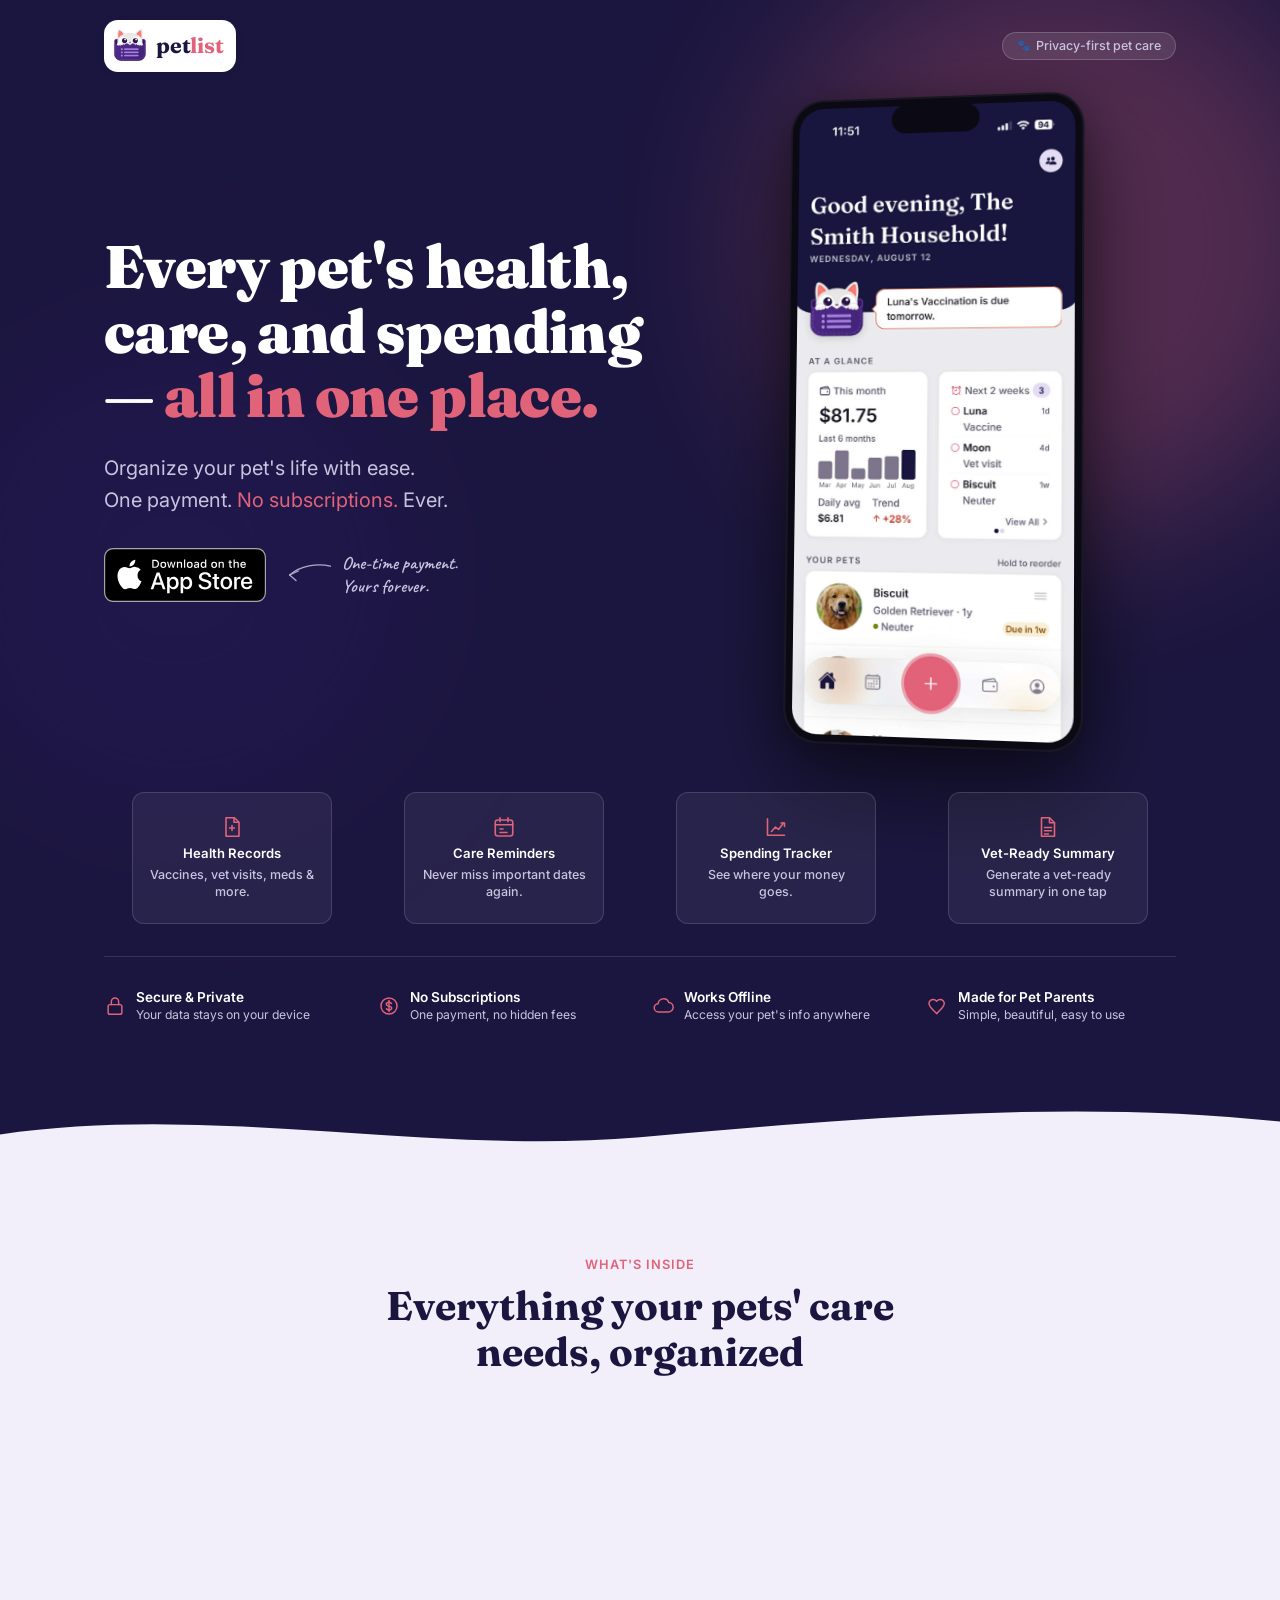
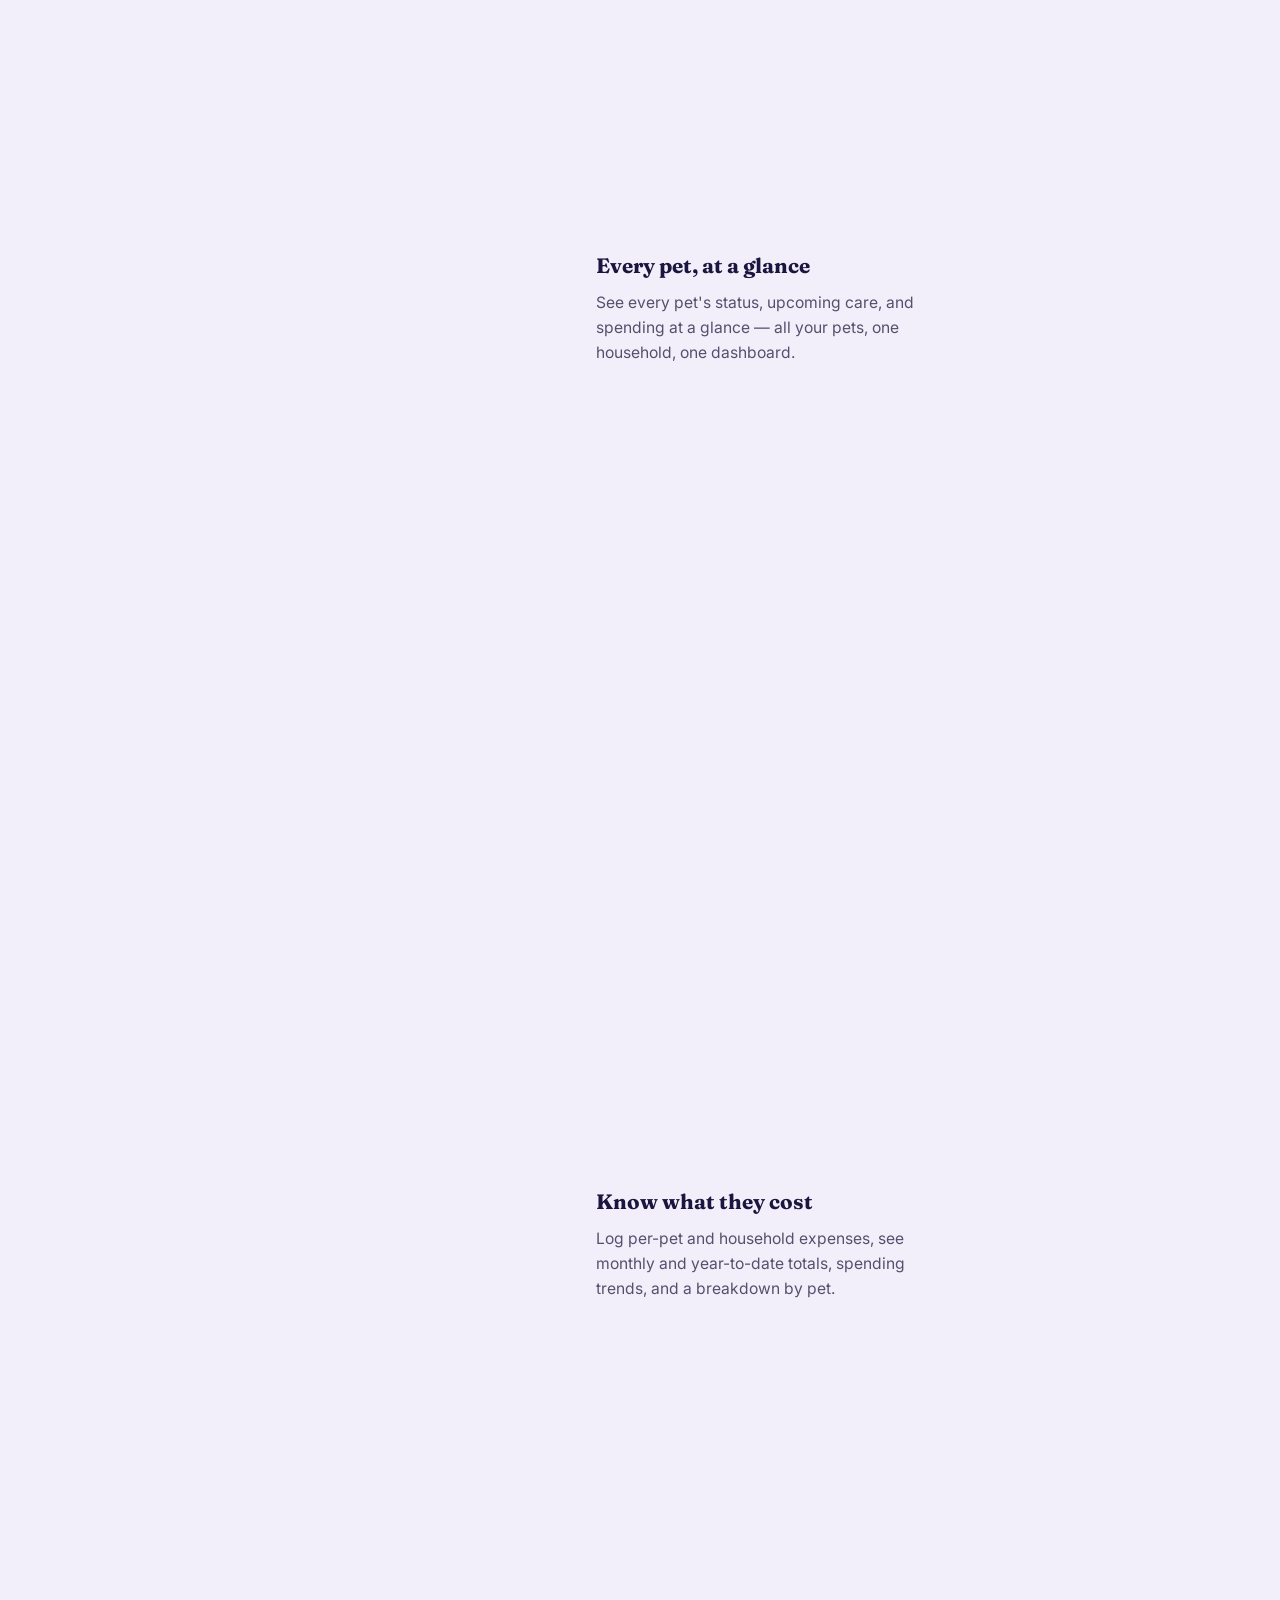
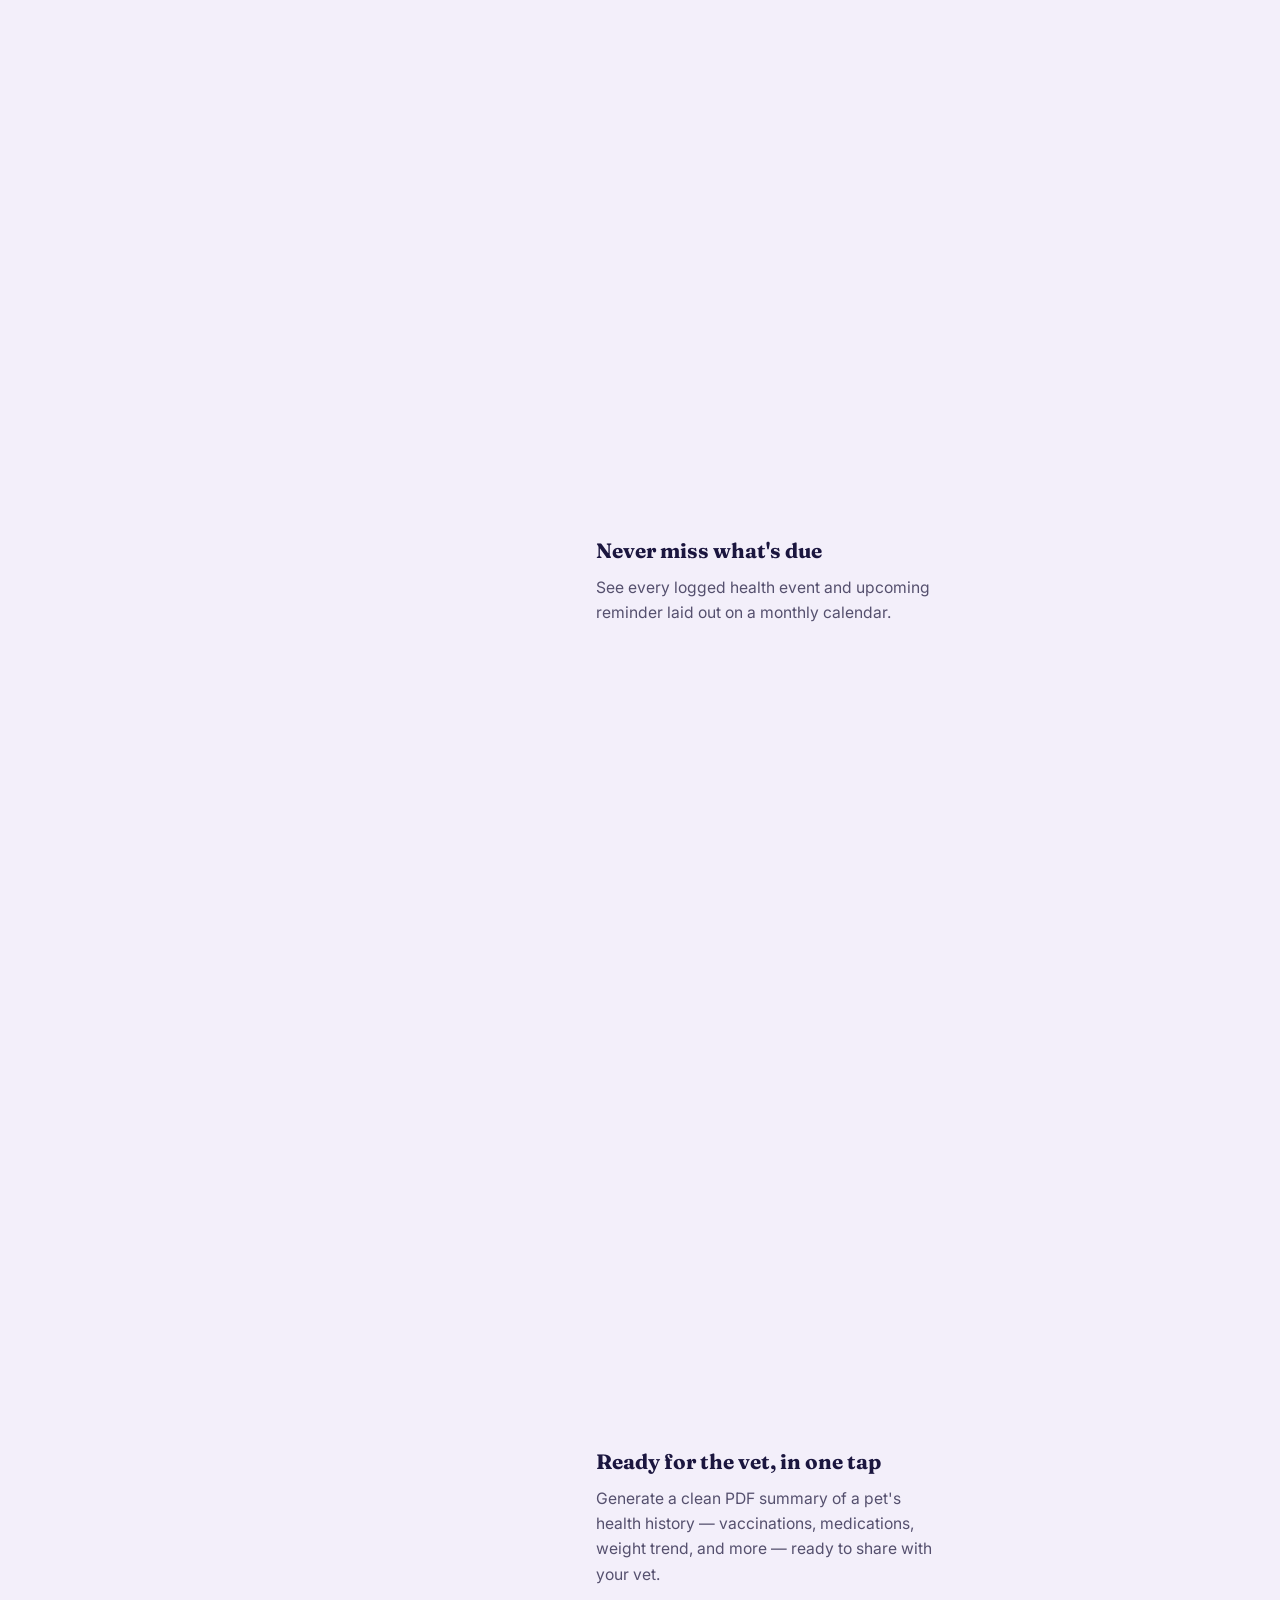
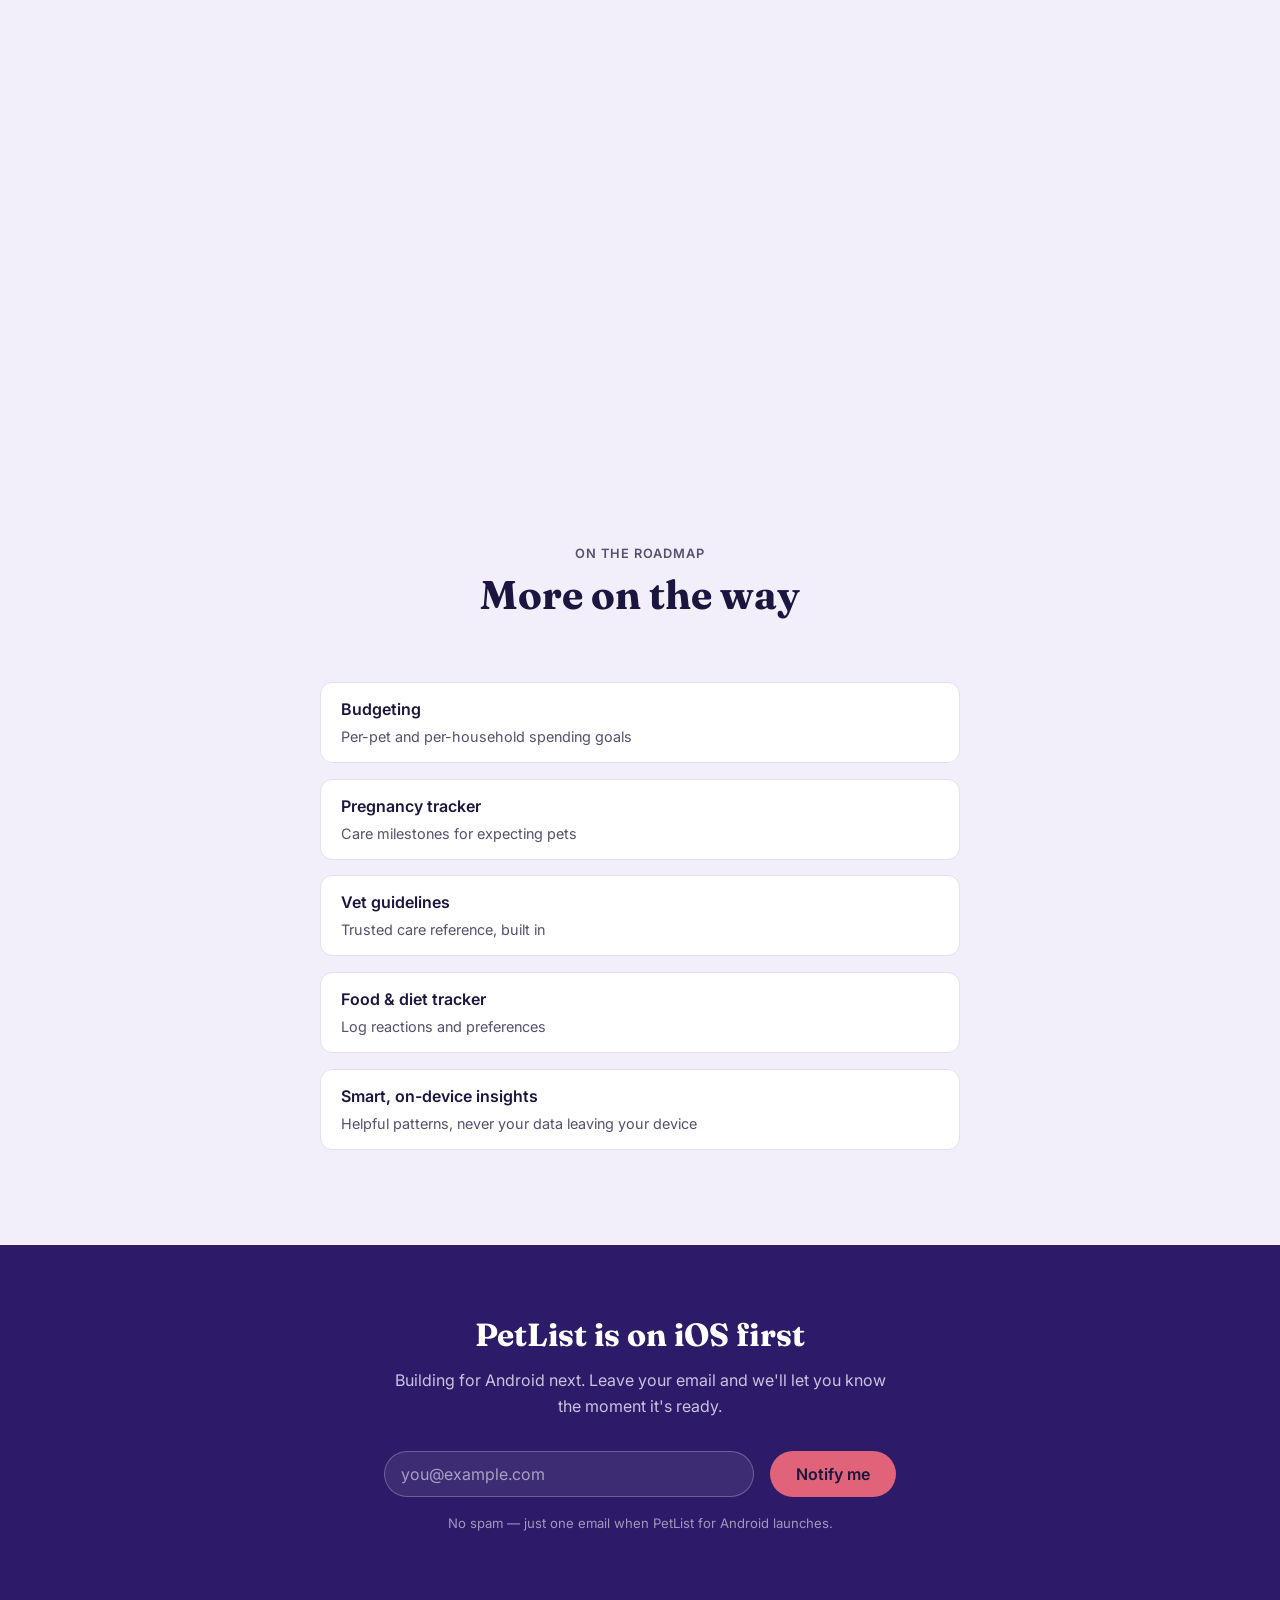
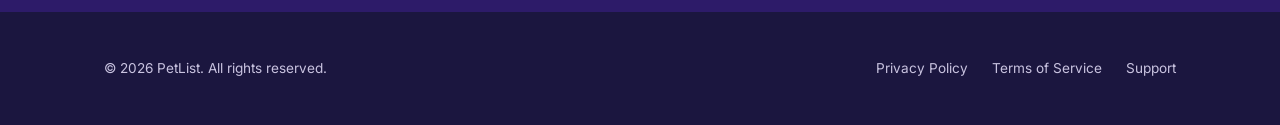
==== index.html @ d59c2e4d "Update index.html yes" ====
<!doctype html>
<html lang="en">
<head>
<meta charset="utf-8">
<meta name="viewport" content="width=device-width, initial-scale=1">
<title>PetList — Multi-Pet Household Organizer</title>
<meta name="description" content="Pay once, own it. PetList keeps every pet's health records, reminders, and expenses organized on your own device — no subscriptions, no cloud, no ads.">

<!-- Open Graph -->
<meta property="og:type" content="website">
<meta property="og:title" content="PetList — Multi-Pet Household Organizer">
<meta property="og:description" content="Pay once, own it. No subscriptions, no cloud, no ads.">
<meta property="og:image" content="https://mypetlist.app/assets/marketing/petlist_home-dashboard-web.jpg">
<meta property="og:url" content="https://mypetlist.app/">
<meta name="twitter:card" content="summary_large_image">

<link rel="canonical" href="https://mypetlist.app/">
<link rel="icon" href="/favicon.ico" sizes="any">
<link rel="icon" type="image/png" sizes="32x32" href="/favicon-32x32.png">
<link rel="icon" type="image/png" sizes="16x16" href="/favicon-16x16.png">
<link rel="apple-touch-icon" sizes="180x180" href="/apple-touch-icon.png">
<link rel="manifest" href="/site.webmanifest">
<meta name="theme-color" content="#1B163F">

<link rel="preconnect" href="https://fonts.googleapis.com">
<link rel="preconnect" href="https://fonts.gstatic.com" crossorigin>
<!-- Caveat (PET-205 round 9, item 5) is a single small playful accent next
     to the App Store badge, not a new body font -- one weight, one use. -->
<link href="https://fonts.googleapis.com/css2?family=Fraunces:wght@600;700;900&family=Inter:wght@400;500;600;700&family=Caveat:wght@600&display=swap" rel="stylesheet">

<link rel="stylesheet" href="css/styles.css">
<noscript>
<style>
  /* .scroll-fade's resting state is opacity:0, revealed either by the
     native animation-timeline: view() CSS path (needs no JS) or by the
     inline script's scroll-listener fallback. A visitor with JS disabled
     AND no animation-timeline support (the fallback's whole reason to
     exist) would otherwise see this content permanently invisible --
     this unhides it unconditionally for exactly that no-JS case. */
  .scroll-fade { opacity: 1 !important; transform: none !important; }
</style>
</noscript>
</head>
<body>

<header class="site-header" id="site-header">
  <div class="container site-header-inner">
    <a class="brand" href="./" aria-label="PetList home">
      <img class="brand-icon" src="assets/marketing/petlist_mascot-icon-web.png" alt="" width="128" height="128">
      <span class="brand-word" aria-hidden="true"><span class="brand-word-pet">pet</span><span class="brand-word-list">list</span></span>
    </a>
    <p class="trust-badge"><span class="trust-badge-glyph" aria-hidden="true">🐾</span>Privacy-first pet care</p>
  </div>
</header>

<header class="hero">
  <div class="hero-ambient" aria-hidden="true"></div>

  <div class="container hero-body">
    <div class="hero-copy">
      <h1 class="hero-headline" data-split-lines>Every pet's health, care, and spending — <span class="hero-em">all in one place.</span></h1>
      <p class="hero-pitch">Organize your pet's life with ease.<span class="pitch-break"> </span>One payment. <span class="pitch-em">No subscriptions.</span> Ever.</p>
      <div class="hero-cta">
        <a class="appstore-badge" href="https://apps.apple.com/app/id6800233515" aria-label="Download PetList on the App Store">
          <img src="assets/marketing/app-store-badge.svg" alt="Download on the App Store" width="180" height="60">
        </a>
        <span class="cta-note">
          <svg class="cta-note-arrow" viewBox="0 0 64 40" aria-hidden="true" focusable="false">
            <path d="M60,9 C44,5 22,8 9,20"/>
            <path d="M9,20 L20,15"/>
            <path d="M9,20 L17,27"/>
          </svg>
          <span class="cta-note-text">One-time payment.<br>Yours forever.</span>
        </span>
      </div>
    </div>

    <div class="hero-visual">
      <!-- Photography zone. Structured as a LIST of .hero-photo slots, not
           a single hard-coded one, so a second animal (a dog, bleeding off
           an outer edge rather than peeking) can be added later by adding
           one span and one CSS block, without rebuilding this section. -->
      <div class="hero-photos" aria-hidden="true">
        <span class="hero-photo hero-photo--cat"></span>
      </div>

      <div class="phone-stage">
        <div class="phone-frame">
          <div class="phone-island" aria-hidden="true"></div>
          <div class="phone-screen">
            <img src="assets/marketing/petlist_home-dashboard-web.jpg" alt="PetList Home dashboard showing multiple pets, upcoming care, and household spending at a glance" width="720" height="1565">
          </div>
        </div>
      </div>
    </div>
  </div>

  <!-- Sibling of .hero-body, NOT a child of it: dropping this into
       .hero-copy would make the left column roughly twice the height of the
       right one, breaking the grid's align-items:center and dragging the
       phone to the middle of a very tall row. As a sibling the 860px
       two-column rule needs no change at all. -->
  <div class="container hero-extras">
    <!-- Round 10 left these chips as non-triggers (see css/styles.css);
         round 11 removes the fifth "All in One Place" item outright in
         favor of a fourth, Vet-Ready Summary, folded in from the former
         standalone .vet-card below -- see that class's own removal note in
         css/styles.css. petlist_{pet-timeline,calendar,expenses,
         home-dashboard}-preview.jpg remain orphaned -- still on disk,
         referenced nowhere -- a cleanup pass still isn't in scope here. -->
    <ul class="feature-row">
      <li>
        <button type="button" class="feature-chip">
          <svg class="feature-icon" viewBox="0 0 24 24" aria-hidden="true" focusable="false">
            <path d="M6 2.75h8.5L19 7.25v14H6z"/>
            <path d="M14 2.75v4.5h4.5"/>
            <path d="M12 10.5v5M9.5 13h5"/>
          </svg>
          <span class="feature-label">Health Records</span>
          <span class="feature-desc">Vaccines, vet visits, meds &amp; more.</span>
        </button>
      </li>
      <li>
        <button type="button" class="feature-chip">
          <svg class="feature-icon" viewBox="0 0 24 24" aria-hidden="true" focusable="false">
            <rect x="3.25" y="5" width="17.5" height="16" rx="2.5"/>
            <path d="M3.25 9.75h17.5M8 2.75v4M16 2.75v4"/>
            <path d="M8 14h3M8 17.5h7"/>
          </svg>
          <span class="feature-label">Care Reminders</span>
          <span class="feature-desc">Never miss important dates again.</span>
        </button>
      </li>
      <li>
        <button type="button" class="feature-chip">
          <svg class="feature-icon" viewBox="0 0 24 24" aria-hidden="true" focusable="false">
            <path d="M3.5 20.25V3.75M3.5 20.25h17"/>
            <path d="M7.5 16.5l4-4.5 3 2.5 5-6.5"/>
            <path d="M20.5 8v3.5M20.5 8H17"/>
          </svg>
          <span class="feature-label">Spending Tracker</span>
          <span class="feature-desc">See where your money goes.</span>
        </button>
      </li>
      <li>
        <button type="button" class="feature-chip">
          <svg class="feature-icon" viewBox="0 0 24 24" aria-hidden="true" focusable="false">
            <path d="M5.5 2.75h8L18.5 7.75v13.5h-13z"/>
            <path d="M13.5 2.75v5h5"/>
            <path d="M8.5 12.5h7M8.5 15.75h7M8.5 19h4"/>
          </svg>
          <span class="feature-label">Vet-Ready Summary</span>
          <span class="feature-desc">Generate a vet-ready summary in one tap</span>
        </button>
      </li>
    </ul>

    <ul class="trust-bar">
      <li class="trust-item">
        <svg class="trust-icon" viewBox="0 0 24 24" aria-hidden="true" focusable="false">
          <rect x="4.5" y="10.5" width="15" height="10.5" rx="2"/>
          <path d="M8 10.5V7.25a4 4 0 018 0v3.25"/>
        </svg>
        <span class="trust-label">Secure &amp; Private</span>
        <span class="trust-desc">Your data stays on your device</span>
      </li>
      <li class="trust-item">
        <svg class="trust-icon" viewBox="0 0 24 24" aria-hidden="true" focusable="false">
          <circle cx="12" cy="12" r="8.75"/>
          <path d="M14.75 9.25c-.6-.85-1.6-1.35-2.75-1.35-1.7 0-2.9.9-2.9 2.1 0 2.85 5.8 1.35 5.8 4.2 0 1.2-1.2 2.1-2.9 2.1-1.15 0-2.15-.5-2.75-1.35"/>
          <path d="M12 6.1v11.8"/>
        </svg>
        <span class="trust-label">No Subscriptions</span>
        <span class="trust-desc">One payment, no hidden fees</span>
      </li>
      <li class="trust-item">
        <svg class="trust-icon" viewBox="0 0 24 24" aria-hidden="true" focusable="false">
          <path d="M7 18.5a4.5 4.5 0 01-.35-8.99 6 6 0 0111.6-1.4A4.25 4.25 0 0117.5 18.5z"/>
        </svg>
        <span class="trust-label">Works Offline</span>
        <span class="trust-desc">Access your pet's info anywhere</span>
      </li>
      <li class="trust-item">
        <svg class="trust-icon" viewBox="0 0 24 24" aria-hidden="true" focusable="false">
          <path d="M12 20.5l-1.3-1.2C6.1 15.2 3.25 12.6 3.25 9.4A4.4 4.4 0 017.7 5c1.5 0 2.95.7 3.9 1.82A5.2 5.2 0 0115.5 5a4.4 4.4 0 014.45 4.4c0 3.2-2.85 5.8-7.45 9.9z"/>
        </svg>
        <span class="trust-label">Made for Pet Parents</span>
        <span class="trust-desc">Simple, beautiful, easy to use</span>
      </li>
    </ul>
  </div>

  <!-- Wave transition into the lavender section below, replacing the flat
       edge the two background colours used to butt against. Absolutely
       positioned, so it adds no height and contributes nothing to CLS;
       preserveAspectRatio="none" plus width:100% means it stretches to any
       viewport rather than overflowing one. -->
  <svg class="hero-wave" viewBox="0 0 1440 90" preserveAspectRatio="none" aria-hidden="true" focusable="false">
    <path d="M0,54 C240,10 480,84 720,58 C960,32 1200,4 1440,36 L1440,90 L0,90 Z"/>
  </svg>
</header>

<main>
  <section class="showcase" aria-labelledby="showcase-heading">
    <div class="container">
      <div class="section-heading scroll-fade">
        <p class="section-eyebrow">What's inside</p>
        <h2 class="section-title" id="showcase-heading">Everything your pets' care needs, organized</h2>
      </div>

      <div class="showcase-grid">
        <article class="showcase-item">
          <div class="showcase-visual scroll-fade">
            <div class="phone-frame">
              <div class="phone-island" aria-hidden="true"></div>
              <div class="phone-screen">
                <img src="assets/marketing/petlist_home-dashboard-web.jpg" alt="PetList Home dashboard with multiple pet cards and a spending summary" width="720" height="1565" loading="lazy">
              </div>
            </div>
          </div>
          <div class="showcase-copy scroll-fade">
            <h3 class="showcase-headline">Every pet, at a glance</h3>
            <p class="showcase-body">See every pet's status, upcoming care, and spending at a glance — all your pets, one household, one dashboard.</p>
          </div>
        </article>

        <article class="showcase-item">
          <div class="showcase-visual scroll-fade">
            <div class="phone-frame">
              <div class="phone-island" aria-hidden="true"></div>
              <div class="phone-screen">
                <img src="assets/marketing/petlist_expenses-web.jpg" alt="PetList Expenses tab showing monthly totals, a spending trend chart, and a breakdown by pet" width="720" height="1565" loading="lazy">
              </div>
            </div>
          </div>
          <div class="showcase-copy scroll-fade">
            <h3 class="showcase-headline">Know what they cost</h3>
            <p class="showcase-body">Log per-pet and household expenses, see monthly and year-to-date totals, spending trends, and a breakdown by pet.</p>
          </div>
        </article>

        <article class="showcase-item">
          <div class="showcase-visual scroll-fade">
            <div class="phone-frame">
              <div class="phone-island" aria-hidden="true"></div>
              <div class="phone-screen">
                <img src="assets/marketing/petlist_calendar-web.jpg" alt="PetList Calendar tab with health events and reminders marked on the month grid" width="720" height="1565" loading="lazy">
              </div>
            </div>
          </div>
          <div class="showcase-copy scroll-fade">
            <h3 class="showcase-headline">Never miss what's due</h3>
            <p class="showcase-body">See every logged health event and upcoming reminder laid out on a monthly calendar.</p>
          </div>
        </article>

        <article class="showcase-item is-document">
          <div class="showcase-visual scroll-fade">
            <div class="phone-frame">
              <div class="phone-island" aria-hidden="true"></div>
              <div class="phone-screen">
                <img src="assets/marketing/petlist_vet-pdf-export-web.jpg" alt="PetList's pet detail screen with its menu open, showing the Vet Summary export option" width="720" height="1565" loading="lazy">
              </div>
              <button type="button" class="doc-peek-trigger has-coral-pulse" aria-label="View the full vet summary document"
                      data-lightbox-trigger
                      data-lightbox-src="assets/marketing/petlist_vet-pdf-document-large.jpg"
                      data-lightbox-w="900" data-lightbox-h="1285"
                      data-lightbox-alt="Full PetList vet visit summary PDF document"
                      data-lightbox-label="Vet summary document">
                <img src="assets/marketing/petlist_vet-pdf-letterhead-web.jpg" alt="Letterhead of a generated PetList vet visit summary PDF, showing the pet's health events table" width="560" height="801" loading="lazy">
              </button>
            </div>
          </div>
          <div class="showcase-copy scroll-fade">
            <h3 class="showcase-headline">Ready for the vet, in one tap</h3>
            <p class="showcase-body">Generate a clean PDF summary of a pet's health history — vaccinations, medications, weight trend, and more — ready to share with your vet.</p>
          </div>
        </article>
      </div>
    </div>
  </section>

  <section class="upcoming" aria-labelledby="upcoming-heading">
    <div class="container">
      <div class="section-heading scroll-fade">
        <p class="section-eyebrow">On the roadmap</p>
        <h2 class="section-title" id="upcoming-heading">More on the way</h2>
      </div>

      <ul class="upcoming-list">
        <li class="upcoming-item scroll-fade">
          <span class="upcoming-label">Budgeting</span>
          <span class="upcoming-desc">Per-pet and per-household spending goals</span>
        </li>
        <li class="upcoming-item scroll-fade">
          <span class="upcoming-label">Pregnancy tracker</span>
          <span class="upcoming-desc">Care milestones for expecting pets</span>
        </li>
        <li class="upcoming-item scroll-fade">
          <span class="upcoming-label">Vet guidelines</span>
          <span class="upcoming-desc">Trusted care reference, built in</span>
        </li>
        <li class="upcoming-item scroll-fade">
          <span class="upcoming-label">Food &amp; diet tracker</span>
          <span class="upcoming-desc">Log reactions and preferences</span>
        </li>
        <li class="upcoming-item scroll-fade">
          <span class="upcoming-label">Smart, on-device insights</span>
          <span class="upcoming-desc">Helpful patterns, never your data leaving your device</span>
        </li>
      </ul>
    </div>
  </section>

  <section id="android" class="waitlist" aria-labelledby="waitlist-heading">
    <div class="container waitlist-inner scroll-fade">
      <h2 class="waitlist-title" id="waitlist-heading">PetList is on iOS first</h2>
      <p class="waitlist-body">Building for Android next. Leave your email and we'll let you know the moment it's ready.</p>

      <div id="waitlist-form-wrap">
        <form class="waitlist-form" id="waitlist-form" action="https://formspree.io/f/mrpzlykv" method="POST">
          <label class="visually-hidden" for="waitlist-email">Email address</label>
          <input class="waitlist-email" id="waitlist-email" type="email" name="email" placeholder="you@example.com" required>
          <input type="hidden" name="_subject" value="PetList Android waitlist signup">
          <button class="waitlist-submit" type="submit">Notify me</button>
        </form>
        <p class="waitlist-error" id="waitlist-error" role="alert" hidden></p>
        <p class="waitlist-note">No spam — just one email when PetList for Android launches.</p>
      </div>
      <div class="waitlist-success" id="waitlist-success" role="status" tabindex="-1" hidden>
        <p class="waitlist-success-title">You're on the list!</p>
        <p class="waitlist-success-body">We'll email you the moment Android launches.</p>
      </div>
    </div>
  </section>
</main>

<footer class="site-footer">
  <div class="container footer-inner scroll-fade">
    <p>&copy; 2026 PetList. All rights reserved.</p>
    <nav class="footer-links" aria-label="Legal and support">
      <a href="privacy-policy/">Privacy Policy</a>
      <a href="terms-of-service/">Terms of Service</a>
      <a href="mailto:support@mypetlist.app">Support</a>
    </nav>
  </div>
</footer>

<!-- One shared lightbox for every trigger on the page (PET-205 round 9).
     The resting src/alt/dimensions are the vet PDF's, so the element is
     never src-less; openLightbox overwrites all four from the trigger's
     own data-lightbox-* attributes. -->
<div class="lightbox" id="media-lightbox" role="dialog" aria-modal="true" aria-label="Vet summary document">
  <div class="lightbox-panel">
    <button type="button" class="lightbox-close" data-lightbox-close aria-label="Close">&times;</button>
    <img id="lightbox-image" src="assets/marketing/petlist_vet-pdf-document-large.jpg" alt="Full PetList vet visit summary PDF document" width="900" height="1285" decoding="async" loading="lazy">
  </div>
</div>

<script>
  (function () {
    var reduceMotion = window.matchMedia('(prefers-reduced-motion: reduce)').matches;

    // ---- Per-line text reveal (item 4a) ----
    // CSS can't address a rendered line, so wrap each word, measure which
    // words share an offsetTop, and stamp that group index onto them as
    // --line for the stagger. Runs only when motion is allowed; without it
    // the elements keep their plain whole-block fade, which is also the
    // no-JS fallback (nothing here is required for text to be visible).
    var splitTargets = document.querySelectorAll('[data-split-lines]');

    // Round 9: the headline now contains an inline <span class="hero-em">
    // for the coral emphasis, so the cached source is innerHTML, not
    // textContent. The previous version round-tripped through textContent
    // (read it, then `el.textContent = ''`), which silently deleted any
    // inline markup -- on first run AND again on every resize re-split.
    // Text nodes are therefore split IN PLACE rather than by rebuilding the
    // element's children from a flat string.
    function splitIntoLines(el) {
      if (!el.dataset.splitSource) el.dataset.splitSource = el.innerHTML;
      el.innerHTML = el.dataset.splitSource;

      // Snapshot the text nodes before touching any of them: replacing a
      // node while iterating a live childNodes list skips the next entry.
      var textNodes = [];
      (function collect(node) {
        Array.prototype.forEach.call(node.childNodes, function (child) {
          if (child.nodeType === 3) textNodes.push(child);
          else if (child.nodeType === 1) collect(child);
        });
      })(el);

      textNodes.forEach(function (node) {
        var frag = document.createDocumentFragment();
        node.nodeValue.split(/(\s+)/).forEach(function (token) {
          if (token === '') return;
          if (/^\s+$/.test(token)) {
            // Real text node, so words stay separated for selection/copy and
            // for screen readers.
            frag.appendChild(document.createTextNode(token));
            return;
          }
          var span = document.createElement('span');
          span.className = 'line-word';
          span.textContent = token;
          frag.appendChild(span);
        });
        node.parentNode.replaceChild(frag, node);
      });

      // querySelectorAll returns document order, so words nested inside
      // .hero-em are grouped into lines alongside their unemphasised
      // neighbours rather than forming a separate sequence.
      var lineIndex = -1;
      var lastTop = null;
      Array.prototype.forEach.call(el.querySelectorAll('.line-word'), function (span) {
        var top = span.offsetTop;
        if (lastTop === null || Math.abs(top - lastTop) > 2) {
          lineIndex += 1;
          lastTop = top;
        }
        span.style.setProperty('--line', lineIndex);
      });

      el.classList.add('has-split');
    }

    if (!reduceMotion) {
      splitTargets.forEach(splitIntoLines);

      // The hero headline is part of the on-load sequence (a fixed short
      // delay), not scroll-triggered -- this round's simplification only
      // touched scroll-triggered entrances (see the ticket: "the hero...
      // stays as-is"), so this element is now the only .has-split target.
      var heroHeadline = document.querySelector('.hero-headline.has-split');
      if (heroHeadline) {
        requestAnimationFrame(function () {
          setTimeout(function () { heroHeadline.classList.add('is-revealed'); }, 100);
        });
      }

      // Re-measure on resize: the line grouping is width-dependent, so a
      // rotated phone or resized window would otherwise keep stale indices.
      // Already-revealed elements are re-revealed immediately rather than
      // replaying, so resizing never hides text that was on screen.
      var resizeTimer;
      window.addEventListener('resize', function () {
        clearTimeout(resizeTimer);
        resizeTimer = setTimeout(function () {
          splitTargets.forEach(function (el) {
            var wasRevealed = el.classList.contains('is-revealed');
            splitIntoLines(el);
            if (wasRevealed) el.classList.add('is-revealed');
          });
        }, 150);
      });
    }

    // ---- Scroll-linked fade-up (item 3, round 3) ----
    // .scroll-fade (css/styles.css has the full rationale) is driven natively
    // by animation-timeline: view() wherever the browser supports it -- zero
    // JS, runs on the compositor. This block is ONLY the fallback for browsers
    // that don't: it computes the identical "entry" progress from a scroll
    // listener and drives the same opacity/transform via inline styles. The
    // CSS.supports check is what keeps the two from ever fighting over the
    // same element -- exactly one of them is live at a time.
    if (reduceMotion) {
      // Reduced motion: css/styles.css's @media block already forces every
      // .scroll-fade to its resting visible state with !important, so
      // there's nothing for this script to do.
    } else if (!(window.CSS && CSS.supports && CSS.supports('animation-timeline', 'view()'))) {
      // PET-205 round 5: the vet-PDF preview (.doc-peek-trigger) dropped its
      // bespoke rotate/translateX slide-in along with the horizontal-scroll
      // treatment it used to accompany -- it's a plain .scroll-fade element
      // now like everything else, so this fallback no longer needs to
      // special-case it at all.
      var fadeTargets = Array.prototype.slice.call(
        document.querySelectorAll('.scroll-fade')
      );
      var fadeTicking = false;

      var updateFades = function () {
        var vh = window.innerHeight;
        // Progress reaches 1 once the element's top edge has scrolled up to
        // ~56% down the viewport -- tuned (see this round's verification
        // notes) to land in the same 50-60%-down-viewport completion point
        // measured for the native animation-timeline path's `cover 38%`
        // range, so the two mechanisms feel identical regardless of which
        // one a given browser is actually running. Below that (element
        // still lower/entering), progress trails scroll position live;
        // above it, holds at 1 (no exit fade as it continues off-screen).
        var endAt = vh * 0.56;
        // Safety clamp: an element close enough to the bottom of the page
        // (the footer, chiefly) can have no scroll room left past it once
        // the document is maxed out -- its own rect.top would never reach
        // endAt, leaving it stuck at partial opacity forever for a reader
        // who's reached the bottom. If the page is at (or within a couple
        // px of, for sub-pixel/zoom rounding) its maximum scroll position,
        // force every tracked element to its fully-revealed state instead
        // of trusting the geometry-dependent formula below.
        var atMaxScroll = window.scrollY + vh >= document.documentElement.scrollHeight - 2;
        fadeTargets.forEach(function (el) {
          if (atMaxScroll) {
            el.style.opacity = 1;
            el.style.transform = 'translateY(0px)';
            return;
          }
          var rect = el.getBoundingClientRect();
          var progress = (vh - rect.top) / (vh - endAt);
          progress = Math.max(0, Math.min(1, progress));
          el.style.opacity = progress;
          el.style.transform = 'translateY(' + ((1 - progress) * 28).toFixed(2) + 'px)';
        });
        fadeTicking = false;
      };

      window.addEventListener('scroll', function () {
        if (!fadeTicking) { requestAnimationFrame(updateFades); fadeTicking = true; }
      }, { passive: true });
      window.addEventListener('resize', function () {
        if (!fadeTicking) { requestAnimationFrame(updateFades); fadeTicking = true; }
      });
      updateFades();
    }

    // ---- Persistent header: shrinks + gains a blurred background once
    // scrolled past the hero, reverts when scrolled back to top. Fixed
    // positioning keeps it out of document flow, so this never shifts any
    // other content (no CLS contribution). ----
    var header = document.getElementById('site-header');
    var hero = document.querySelector('.hero');
    if (header && hero) {
      var ticking = false;
      var updateHeader = function () {
        var threshold = Math.max(120, hero.offsetHeight * 0.55);
        header.classList.toggle('is-scrolled', window.scrollY > threshold);
        ticking = false;
      };
      window.addEventListener('scroll', function () {
        if (!ticking) {
          window.requestAnimationFrame(updateHeader);
          ticking = true;
        }
      }, { passive: true });
      updateHeader();
    }

    // ---- Shared media lightbox (generalized in PET-205 round 9) ----
    // Was hardcoded to the vet PDF: a singular querySelector for the one
    // trigger, and a fixed <img> in the markup. Round 9 added five more
    // entry points (the four feature chips and the vet-PDF highlight card);
    // round 10 removed the four feature-chip triggers again, and round 11
    // removed the vet-PDF highlight card itself (folded into the feature
    // row as a plain, non-triggering fourth chip -- see css/styles.css's
    // .vet-card removal note), leaving exactly one trigger: the showcase
    // strip's own document-peek badge. Kept generalized rather than
    // reverted to a hardcoded single-trigger version: the querySelectorAll
    // below still finds it correctly with one match, and a future round
    // re-adding a second trigger is a markup-only change again rather than
    // a JS rewrite. The trigger is whatever was clicked, and the image is
    // driven from that element's own data-lightbox-* attributes.
    //
    // Dismiss via the close button, a backdrop tap, or Escape -- unchanged.
    // Still no focus trap: Tab can leave the dialog. That's pre-existing and
    // deliberately left as-is rather than growing this round's scope, but
    // it's a real gap worth a ticket.
    var lightbox = document.getElementById('media-lightbox');
    var lightImg = document.getElementById('lightbox-image');
    var closeBtn = document.querySelector('[data-lightbox-close]');
    var triggers = document.querySelectorAll('[data-lightbox-trigger]');
    // Which trigger opened it, so focus returns to the RIGHT one on close.
    // The old code closed over a single module-scoped `trigger`, which was
    // correct only while exactly one existed.
    var lastTrigger = null;

    if (lightbox && lightImg && closeBtn && triggers.length) {
      var openLightbox = function (trigger) {
        // Two entry points, one dialog (round 10 -- was six while the four
        // feature chips were also triggers). Without this guard a click
        // landing on a second trigger while the first is open would swap
        // the image underneath the user and lose the focus-return target.
        if (lightbox.classList.contains('is-open')) return;
        lastTrigger = trigger;

        // Dimensions BEFORE src: the width/height attributes are what give
        // the <img> its aspect-ratio box, so setting them first means the
        // panel reserves the right shape the instant it opens and can't
        // resize under the user when the new file finishes decoding.
        var src = trigger.getAttribute('data-lightbox-src');
        lightImg.width = trigger.getAttribute('data-lightbox-w');
        lightImg.height = trigger.getAttribute('data-lightbox-h');
        lightImg.alt = trigger.getAttribute('data-lightbox-alt') || '';
        if (src && lightImg.getAttribute('src') !== src) lightImg.setAttribute('src', src);
        lightbox.setAttribute('aria-label', trigger.getAttribute('data-lightbox-label') || 'Media viewer');

        lightbox.classList.add('is-open');
        document.body.style.overflow = 'hidden';
        closeBtn.focus();
      };
      var closeLightbox = function () {
        lightbox.classList.remove('is-open');
        document.body.style.overflow = '';
        if (lastTrigger) lastTrigger.focus();
      };

      Array.prototype.forEach.call(triggers, function (trigger) {
        trigger.addEventListener('click', function () { openLightbox(trigger); });
      });
      closeBtn.addEventListener('click', closeLightbox);
      lightbox.addEventListener('click', function (event) {
        if (event.target === lightbox) closeLightbox();
      });
      document.addEventListener('keydown', function (event) {
        if (event.key === 'Escape' && lightbox.classList.contains('is-open')) closeLightbox();
      });
    }

    // ---- Android waitlist form: AJAX submit (PET-205 follow-up) ----
    // Formspree's plain-HTML POST redirects to its own generic success
    // page on submit, which breaks the page's identity at the exact
    // moment of highest user intent. Intercepting the submit and posting
    // via fetch() with Accept: application/json (Formspree's documented
    // AJAX signal -- without it Formspree tries to send an HTML redirect
    // back instead of JSON) keeps the user on this page for both outcomes.
    var waitlistForm = document.getElementById('waitlist-form');
    var waitlistWrap = document.getElementById('waitlist-form-wrap');
    var waitlistSuccess = document.getElementById('waitlist-success');
    var waitlistError = document.getElementById('waitlist-error');
    var waitlistSubmit = waitlistForm ? waitlistForm.querySelector('.waitlist-submit') : null;

    if (waitlistForm && waitlistWrap && waitlistSuccess && waitlistError && waitlistSubmit) {
      var submitLabel = waitlistSubmit.textContent;

      var showError = function (message) {
        waitlistError.textContent = message;
        waitlistError.hidden = false;
      };

      var clearError = function () {
        waitlistError.hidden = true;
        waitlistError.textContent = '';
      };

      waitlistForm.addEventListener('submit', function (event) {
        event.preventDefault();
        clearError();
        waitlistSubmit.disabled = true;
        waitlistSubmit.textContent = 'Sending…';

        fetch(waitlistForm.action, {
          method: 'POST',
          body: new FormData(waitlistForm),
          headers: { 'Accept': 'application/json' }
        }).then(function (response) {
          if (response.ok) {
            waitlistWrap.hidden = true;
            waitlistSuccess.hidden = false;
            waitlistSuccess.focus();
            return;
          }
          // Formspree returns { errors: [{ message, ... }, ...] } on a
          // rejected submission (e.g. a bad field) -- surface its own
          // message when present rather than a generic one.
          response.json().then(function (data) {
            var message = data && data.errors && data.errors.length
              ? data.errors.map(function (e) { return e.message; }).join(', ')
              : 'Something went wrong. Please try again.';
            showError(message);
          }).catch(function () {
            showError('Something went wrong. Please try again.');
          });
        }).catch(function () {
          showError('Network error -- please check your connection and try again.');
        }).finally(function () {
          if (waitlistSuccess.hidden) {
            waitlistSubmit.disabled = false;
            waitlistSubmit.textContent = submitLabel;
          }
        });
      });
    }
  })();
</script>

</body>
</html>
---- css/styles.css ----
/* PetList marketing landing page (PET-205) */

:root {
  --purple-deep: #1B163F;
  --purple-secondary: #2D1B69;
  --coral: #E0637A;
  --lavender: #F3EFFA;
  --lavender-card: #FFFFFF;
  --on-dark: #FFFFFF;
  --on-dark-secondary: #C9C3E0;
  --text: #1B163F;
  --text-secondary: #55506E;
  --border: #E2DEEE;

  --font-display: "Fraunces", Georgia, serif;
  --font-body: "Inter", -apple-system, BlinkMacSystemFont, "Segoe UI", sans-serif;
  /* Single-use accent (round 9, item 5): the hand-drawn note beside the App
     Store badge, and nothing else. Not mirrored into build.js's STYLE --
     the legal pages don't use it. */
  --font-script: "Caveat", "Segoe Script", cursive;

  --space-1: 8px;
  --space-2: 16px;
  --space-3: 24px;
  --space-4: 32px;
  --space-5: 48px;
  --space-6: 64px;
  --space-7: 96px;

  --radius-card: 12px;
  --radius-pill: 999px;

  --ease-standard: cubic-bezier(0.22, 1, 0.36, 1);
}

* { box-sizing: border-box; }

html {
  scroll-behavior: smooth;
}

body {
  margin: 0;
  background: var(--lavender);
  color: var(--text);
  font-family: var(--font-body);
  line-height: 1.6;
  -webkit-font-smoothing: antialiased;
}

/* Horizontal-overflow backstop (PET-205 round 2, item 3). The actual
   offending element was fixed at its source (`.doc-peek-trigger`'s
   transform, then round 4's containing wrapper); round 5 removed that
   whole horizontal-scroll interaction outright in favor of a small static
   preview badge, so there's nothing left in the showcase strip that comes
   anywhere near a column edge any more -- this backstop is now purely
   defensive, with no known element depending on it.
   `clip` is preferred over `hidden` because `hidden` makes the element a
   scroll container, which would break the sticky showcase visual added in
   item 4c. `hidden` is kept as the fallback for browsers without `clip`
   (pre-16 Safari), where sticky-vs-hidden is the lesser tradeoff against a
   horizontally scrollable page. */
html, body {
  overflow-x: hidden;
}

@supports (overflow-x: clip) {
  html, body {
    overflow-x: clip;
  }
}

img { max-width: 100%; display: block; }

a { color: inherit; }

.visually-hidden {
  position: absolute;
  width: 1px; height: 1px;
  padding: 0; margin: -1px;
  overflow: hidden;
  clip: rect(0, 0, 0, 0);
  white-space: nowrap;
  border: 0;
}

.container {
  max-width: 1120px;
  margin: 0 auto;
  padding: 0 var(--space-3);
}

/* ---------- Scroll-linked fade-up (PET-205 round 3, item 3) ---------- */
/* The single, consistent entrance effect for everything from "What's
   inside" onward (the showcase strip, upcoming features, waitlist, footer)
   -- replacing the previous round's per-line text stagger and 92%->100%
   scale-up, both cited as reading as "wonky." One treatment: fades in and
   slides up from translateY(28px), continuously tied to scroll position
   as the element enters the viewport rather than a one-shot threshold
   trigger that plays once and disconnects.

   Native CSS Scroll-Driven Animations (animation-timeline: view()) drive
   this where supported -- zero JS, runs on the compositor thread, and is
   what the ticket asked to prefer.

   `animation-range: cover 0% cover 38%` -- deliberately `cover`, not
   `entry`. `entry` was tried first and measured to be wrong: it's scoped
   to the ELEMENT's own height, and for anything much shorter than the
   viewport (a two-line heading, a single card) that phase only covers
   ~50-90px of scroll -- technically still scroll-linked, but the reveal
   happens in 1-2 scroll ticks and reads exactly like a threshold snap.
   `cover` is scoped to the *viewport's* height instead (0% = element's
   leading edge first touches the viewport's far edge; 100% = it's fully
   exited the near edge), which gives real scroll distance to work with
   regardless of the element's own size. The 38% endpoint was tuned by
   recording real scroll traces (see the verification notes for this
   round): it lands full opacity with the element's own top edge at
   roughly 50-55% down the viewport -- matching the ticket's target -- and
   climbs through several distinct intermediate opacity values across a
   ~250-300px scroll distance on the way there, confirmed genuinely
   continuous rather than a jump.

   `both` fill mode holds the 0% frame before the range starts and the
   100% frame after it ends -- so nothing animates back out as the element
   continues scrolling up past this range (the no-exit-animation rule from
   prior rounds), and scrolling back UP into the range *does* reverse it,
   which is correct for something genuinely scroll-LINKED rather than a
   reveal-once lock.

   Where animation-timeline: view() isn't supported, the inline script
   computes the identical progress from a scroll listener and drives the
   same opacity/transform via inline styles -- see "Scroll-linked fade-up"
   in the script. The @supports gate below is what keeps the two from
   fighting: only one of them is ever actually setting opacity/transform
   on a given element. */
.scroll-fade {
  opacity: 0;
  transform: translateY(28px);
  will-change: opacity, transform;
}

@supports (animation-timeline: view()) {
  .scroll-fade {
    animation: scroll-fade-in linear both;
    animation-timeline: view();
    animation-range: cover 0% cover 38%;
  }
}

@keyframes scroll-fade-in {
  from { opacity: 0; transform: translateY(28px); }
  to { opacity: 1; transform: translateY(0); }
}

/* ---------- Per-line text reveal (hero headline only) ---------- */
/* Kept for the hero's own on-load headline reveal, which is explicitly
   unchanged this round (the hero's load-sequence animation is separate
   from scroll-triggered entrances, see the ticket). Removed everywhere
   else it was used (the two section titles) in favor of .scroll-fade
   above -- text-splitting was cited as the main source of jank and isn't
   worth the complexity for anything but the hero's single showcase moment.
   Lines can't be targeted in CSS, so the inline script wraps each word in
   .line-word, measures which words share an offsetTop, and stamps each
   with its line index as --line. .has-split is added by the script, so a
   no-JS (or failed-JS) visitor keeps the plain whole-element fade
   underneath and never sees permanently hidden text. */
.has-split {
  animation: none !important;
  opacity: 1 !important;
  transform: none !important;
  transition: none !important;
}

.has-split .line-word {
  display: inline-block;
  opacity: 0;
  transform: translateY(0.5em);
  transition: opacity 0.5s var(--ease-standard), transform 0.5s var(--ease-standard);
  transition-delay: calc(var(--line, 0) * 90ms);
}

.has-split.is-revealed .line-word {
  opacity: 1;
  transform: translateY(0);
}

/* ---------- Hero ---------- */

.hero {
  position: relative;
  background: var(--purple-deep);
  overflow: hidden;
  /* Compensates for .site-header now being position:fixed (out of flow) --
     92px = the header's own resting-state height (20px + 56px logo + 20px). */
  padding-top: 92px;
  /* The +40 clears the wave divider (round 9, item 8), which is absolutely
     positioned at the bottom edge and up to 80px tall -- without it the
     trust bar would sit partly inside the wave. */
  padding-bottom: calc(var(--space-7) + 40px);
}

/* Round 9: every offset in this block is now viewport-relative (vw) rather
   than a percentage of .hero's own height, and that is a layout-stability
   fix, not a cosmetic one.

   These blobs used to be inset: -20% ... with height: 140%, both resolved
   against the hero's height. The hero's height is not stable across a page
   load -- webfonts swap in, text re-wraps, and the section settles a few
   pixels taller or shorter. Each of those re-resolved the blobs' top
   offsets and moved them, and because they are large VISIBLE elements the
   browser scored every one as a layout shift. Measured at 768px, where the
   single-column hero is tallest and reflows most: 0.00778 of that width's
   0.00869 CLS came from this one element alone.

   Sized and positioned in vw, they no longer depend on the hero's content
   height at all, so a font swap cannot move them. They are decorative,
   blurred by 80px and pointer-events:none, so anchoring them to the
   viewport rather than the section costs nothing visually. */
.hero-ambient {
  position: absolute;
  top: 0;
  left: -10%;
  right: -10%;
  bottom: 0;
  overflow: hidden;
  pointer-events: none;
  z-index: 0;
}

.hero-ambient::before,
.hero-ambient::after {
  content: "";
  position: absolute;
  border-radius: 50%;
  filter: blur(80px);
  opacity: 0.28;
  animation: drift-a 26s ease-in-out infinite alternate;
}

.hero-ambient::before {
  width: 46vw;
  height: 46vw;
  max-width: 620px;
  max-height: 620px;
  background: var(--coral);
  top: -4vw;
  left: 58%;
}

.hero-ambient::after {
  width: 38vw;
  height: 38vw;
  max-width: 520px;
  max-height: 520px;
  background: var(--purple-secondary);
  top: 26vw;
  left: 4%;
  animation-name: drift-b;
  animation-duration: 32s;
}

@keyframes drift-a {
  from { transform: translate(0, 0) scale(1); }
  to   { transform: translate(-4%, 5%) scale(1.06); }
}

@keyframes drift-b {
  from { transform: translate(0, 0) scale(1); }
  to   { transform: translate(5%, -4%) scale(1.08); }
}

/* ---------- Persistent site header (PET-205 follow-up item 5) ---------- */
/* Fixed so it survives past the hero; transparent/large at rest, shrinks
   and gains a blurred backdrop once scrolled past the hero, so it stays
   legible over both the lavender showcase and purple waitlist sections
   below. position:fixed keeps it out of document flow, so its own size
   change on scroll can never shift any other content -- CLS stays 0. */
.site-header {
  position: fixed;
  top: 0;
  left: 0;
  right: 0;
  z-index: 50;
  padding: 20px 0;
  background: transparent;
  opacity: 0;
  animation: fade-in 0.5s var(--ease-standard) forwards;
  transition: padding 0.3s var(--ease-standard), background-color 0.3s var(--ease-standard), box-shadow 0.3s var(--ease-standard);
}

.site-header.is-scrolled {
  padding: 10px 0;
  background: rgba(27, 22, 63, 0.82);
  backdrop-filter: blur(12px);
  -webkit-backdrop-filter: blur(12px);
  box-shadow: 0 4px 20px rgba(0, 0, 0, 0.18);
}

.site-header-inner {
  display: flex;
  align-items: center;
  justify-content: space-between;
  gap: var(--space-2);
}

/* ---------- Brand lockup (PET-205 round 9, item 1) ---------- */
/* Replaces the single petlist_icon-banner-web.png image with the mascot
   icon plus LIVE text, so the wordmark is selectable, scales crisply, and
   costs 7KB instead of 27KB. The banner PNG itself is deliberately NOT
   deleted from the repo -- build.js:219 and both generated legal pages
   still reference it (they carry their own inline <style> and don't load
   this file at all, so nothing here affects them).

   The chip sits behind the ICON AND THE TEXT TOGETHER, which is the whole
   design problem this element poses: .site-header's background is dark in
   every state it has -- transparent over --purple-deep at rest, and
   rgba(27,22,63,0.82) once .is-scrolled -- so there is no state in which a
   #1B163F "pet" is legible without a light surface underneath it. One chip
   behind the whole lockup is also live-text parity with the shipped banner
   image (and with the App Store icon), rather than a compromise.

   CHIP MUST BE #FFFFFF, NOT --lavender. Measured: coral #E0637A on
   --lavender #F3EFFA is 2.97:1, which fails the 3:1 floor; on #FFFFFF it
   is 3.37:1, which passes AA-large. "pet" #1B163F on #FFFFFF is 17.03:1.
   That 3.37:1 only counts as AA-large while "list" renders at >=18.66px
   bold -- which is what pins the scrolled font-size below to 1.2rem
   (19.2px) rather than following the old brand-mark's proportional 56->44
   shrink down to ~18.4px.

   Rejected, worth recording: a chip behind the mascot only with "pet" in
   white (loses the purple/coral pairing entirely and diverges from the
   App Store mark, leaving the chip reading as an unrelated badge beside
   floating text); and no chip at all with a text-shadow halo behind the
   purple (illegible purple-on-purple at 20px, and fails contrast anyway). */
.site-header .brand {
  display: inline-flex;
  align-items: center;
  gap: 6px;
  /* Asymmetric: the mascot PNG carries ~10% transparent padding of its own
     (the app icon's safe area, deliberately left untrimmed so it doesn't
     render larger here than everywhere else it appears), so a symmetric
     chip would look right-heavy. */
  padding: 6px 12px 6px 6px;
  background: var(--lavender-card);
  border-radius: 14px;
  text-decoration: none;
  /* Keeps the chip from looking pasted onto flat purple. Dropped once the
     header has its own shadow. */
  box-shadow: 0 2px 10px -4px rgba(0, 0, 0, 0.35);
  transition: padding 0.3s var(--ease-standard), box-shadow 0.3s var(--ease-standard);
}

.site-header.is-scrolled .brand {
  padding: 5px 10px 5px 5px;
  box-shadow: none;
}

/* 6 + 40 + 6 = 52px chip + the header's own 20/20 padding = 92px, which is
   exactly the constant .hero { padding-top } compensates with. Changing
   either the icon height or the chip padding means re-checking that sum. */
.site-header .brand-icon {
  height: 40px;
  width: auto;
  display: block;
  transition: height 0.3s var(--ease-standard);
}

.site-header.is-scrolled .brand-icon {
  height: 32px;
}

.site-header .brand-word {
  font-family: var(--font-display);
  font-weight: 700;
  font-size: 1.35rem;
  line-height: 1;
  letter-spacing: -0.01em;
  transition: font-size 0.3s var(--ease-standard);
}

/* Not 1.15rem: see the AA-large note above -- 1.2rem is 19.2px, the
   smallest size at which coral-on-white's 3.37:1 still qualifies. */
.site-header.is-scrolled .brand-word {
  font-size: 1.2rem;
}

.brand-word-pet { color: var(--purple-deep); }
.brand-word-list { color: var(--coral); }

/* ---------- Trust badge (PET-205 round 9, item 2) ---------- */
/* A <p>, not a button or link -- it states something, it doesn't do
   anything. Deliberately quiet: this hero now carries four separate
   "you only pay once" statements (this badge's privacy framing, the
   subhead, the CTA annotation, and the trust bar's No Subscriptions item),
   all ticket-mandated, so none of them should shout. --on-dark-secondary
   on --purple-deep measures 10.03:1.

   white-space:nowrap makes this the one element in the header that can
   force horizontal overflow, which is why it gets its own step-down at
   359px rather than being allowed to wrap to two lines. */
.trust-badge {
  display: inline-flex;
  align-items: center;
  gap: 6px;
  margin: 0;
  padding: 6px 14px;
  border-radius: var(--radius-pill);
  background: rgba(255, 255, 255, 0.10);
  border: 1px solid rgba(255, 255, 255, 0.18);
  color: var(--on-dark-secondary);
  font-size: 0.78rem;
  font-weight: 500;
  line-height: 1.2;
  white-space: nowrap;
  opacity: 0;
  animation: fade-in 0.5s var(--ease-standard) forwards;
  animation-delay: 0.06s;
}

.trust-badge-glyph {
  font-size: 0.85em;
  line-height: 1;
}

@media (max-width: 359px) {
  .site-header .brand-icon { height: 32px; }
  .site-header .brand-word { font-size: 1.05rem; }
  .trust-badge { font-size: 0.64rem; padding: 5px 10px; }
}

.hero-body {
  position: relative;
  z-index: 1;
  display: grid;
  gap: var(--space-6);
  align-items: center;
}

@media (min-width: 860px) {
  .hero-body {
    grid-template-columns: 1.05fr 0.95fr;
    gap: var(--space-5);
  }
}

.hero-copy {
  text-align: center;
}

@media (min-width: 860px) {
  .hero-copy { text-align: left; }
}

.hero-headline {
  font-family: var(--font-display);
  font-weight: 900;
  font-size: clamp(2.25rem, 5.6vw, 3.75rem);
  line-height: 1.08;
  letter-spacing: -0.01em;
  color: var(--on-dark);
  margin: 0 0 var(--space-3);
  opacity: 0;
  transform: translateY(14px);
  animation: fade-up 0.55s var(--ease-standard) forwards;
  animation-delay: 0.12s;
}

/* ---------- Copy emphasis (PET-205 round 9, item 3) ---------- */
/* Coral used as EMPHASIS WITHIN A SENTENCE, which is a deliberate,
   scoped exception to this page's otherwise CTA-only coral rule -- that
   rule still governs buttons, fills and lines everywhere else.

   Two constraints, both load-bearing for the headline's per-line reveal
   (see splitIntoLines in index.html), neither obvious from looking at it:

   1. .hero-em must stay position:static. The line grouping reads each
      word's offsetTop, which is measured against the nearest POSITIONED
      ancestor -- giving this span position:relative would put its words on
      a different offset origin and scramble the grouping.
   2. .hero-em must stay plain inline. display:inline-block would stop the
      browser breaking lines inside it, changing the line count outright.

   So: colour only. Nothing here may add positioning or change display. */
.hero-em {
  color: var(--coral);
}

.pitch-em {
  color: var(--coral);
}

.hero-pitch {
  font-size: clamp(1.05rem, 2vw, 1.25rem);
  color: var(--on-dark-secondary);
  margin: 0 0 var(--space-4);
  /* .pitch-break below is what guarantees the two sentences sit on
     separate lines, so this cap only needs to be wide enough that neither
     sentence wraps *within* itself. Re-measured for round 9's copy:
     "Organize your pet's life with ease." is 35 characters and
     "One payment. No subscriptions. Ever." is 36 -- both inside this cap,
     so 40ch still holds and did not need widening. */
  max-width: 40ch;
  margin-left: auto;
  margin-right: auto;
  opacity: 0;
  transform: translateY(14px);
  animation: fade-up 0.55s var(--ease-standard) forwards;
  animation-delay: 0.22s;
}

/* Forces the tagline's two sentences onto their own lines at every width,
   instead of letting them reflow into a ragged mid-sentence break. Uses a
   real space in the markup so the sentences stay separated for screen
   readers and for text selection/copy. */
.pitch-break {
  display: block;
  height: 0;
  overflow: hidden;
}

/* On the narrowest phones the longer sentence overruns its line by a few
   pixels and orphans its last word onto a third line. Nudging the type
   down there keeps the tagline to a clean two lines.

   Re-measured for round 9's copy: with the nudge the pitch is 2 lines at
   every width from 320 up; without it, 320 and 340 go to 3 lines while 355
   and 359 are already fine. So the break moved from ~355px to ~341-355px
   when the copy changed, and this rule is still load-bearing at the narrow
   end rather than dead code -- but it now has more slack than it did.
   360px and up break cleanly at the sentence boundary and are untouched. */
@media (max-width: 359px) {
  .hero-pitch {
    font-size: 0.92rem;
  }
}

@media (min-width: 860px) {
  .hero-pitch { margin-left: 0; margin-right: 0; }
}

.hero-cta {
  opacity: 0;
  transform: translateY(14px);
  animation: fade-up 0.55s var(--ease-standard) forwards;
  animation-delay: 0.3s;
}

/* ---------- Hand-drawn CTA annotation (round 9, item 5) ---------- */
/* One occurrence on the page, deliberately. Caveat is loaded at a single
   weight for this one element -- a small playful accent, not a new body
   font.

   Both the explicit line-height here and the min-height on the wrapper
   exist to stop the webfont swap reflowing the App Store badge: Caveat's
   fallback metrics differ enough that a late swap would otherwise resize
   this box and nudge the badge. Reserving the space up front means the
   swap repaints without moving anything, which is what keeps CLS at 0. */
.cta-note {
  display: flex;
  align-items: center;
  gap: var(--space-1);
  min-height: 44px;
  color: var(--on-dark-secondary);
}

.cta-note-arrow {
  width: 52px;
  height: 32px;
  flex: none;
  fill: none;
  stroke: currentColor;
  stroke-width: 1.7;
  stroke-linecap: round;
  stroke-linejoin: round;
  opacity: 0.85;
}

.cta-note-text {
  font-family: var(--font-script);
  font-size: 1.15rem;
  font-weight: 600;
  line-height: 1.25;
  white-space: nowrap;
}

/* Below the two-column breakpoint the CTA block is centred, so the note
   stacks under the badge and the arrow rotates to point back up at it.
   From 860px the two sit side by side and the arrow points left, as drawn. */
.hero-cta {
  display: flex;
  flex-direction: column;
  align-items: center;
  gap: var(--space-1);
}

.hero-cta .cta-note-arrow {
  transform: rotate(-118deg);
}

@media (min-width: 860px) {
  .hero-cta {
    flex-direction: row;
    align-items: center;
    gap: var(--space-2);
  }

  .hero-cta .cta-note-arrow {
    transform: none;
  }
}

/* ---------- Bottom trust bar (round 9, item 7) ---------- */
/* auto-fit + minmax reflows 1 -> 2 -> 4 columns continuously across
   320-1440 with no breakpoints of its own, which is why it's used here
   rather than another media query.

   Separated from the vet card above by a hairline rather than being carded
   itself: this hero already states "you only pay once" in the subhead, the
   annotation and this bar's own second item, so the treatment stays quiet
   on purpose. */
.trust-bar {
  list-style: none;
  margin: var(--space-4) 0 0;
  padding: var(--space-4) 0 0;
  border-top: 1px solid rgba(255, 255, 255, 0.12);
  display: grid;
  grid-template-columns: repeat(auto-fit, minmax(150px, 1fr));
  gap: var(--space-2) var(--space-3);
  opacity: 0;
  transform: translateY(14px);
  animation: fade-up 0.55s var(--ease-standard) forwards;
  animation-delay: 0.64s;
}

.trust-item {
  display: grid;
  grid-template-columns: auto 1fr;
  grid-template-rows: auto auto;
  column-gap: 10px;
  align-items: center;
}

.trust-icon {
  grid-row: span 2;
  width: 22px;
  height: 22px;
  fill: none;
  stroke: var(--coral);
  stroke-width: 1.6;
  stroke-linecap: round;
  stroke-linejoin: round;
}

.trust-label {
  font-size: 0.85rem;
  font-weight: 600;
  color: var(--on-dark);
  line-height: 1.3;
}

.trust-desc {
  font-size: 0.76rem;
  color: var(--on-dark-secondary);
  line-height: 1.35;
}

@keyframes fade-in {
  to { opacity: 1; }
}

@keyframes fade-up {
  to { opacity: 1; transform: translateY(0); }
}

/* App Store badge (PET-205 follow-up item 4) — Apple's actual official
   "Download on the App Store" artwork (developer.apple.com/assets/elements/
   badges/download-on-the-app-store.svg), used unmodified per Apple's
   marketing guidelines: no recoloring, no stretching, no added effects on
   the artwork itself. This supersedes the original brief's "coral is the
   CTA-only accent" for this one element specifically -- Apple's guidelines
   don't allow recoloring the badge, so it can't be made coral. The lift/
   shadow below is applied to the surrounding link on hover, not to the
   badge artwork. */
.appstore-badge {
  display: inline-block;
  line-height: 0;
  border-radius: 8px;
  transition: transform 0.18s var(--ease-standard), filter 0.18s var(--ease-standard);
}

.appstore-badge:hover,
.appstore-badge:focus-visible {
  transform: translateY(-1px);
  filter: drop-shadow(0 8px 16px rgba(0, 0, 0, 0.35));
}

.appstore-badge img {
  height: 54px;
  width: auto;
  display: block;
}

/* ---------- Hero photography zone (round 9, item 9) ---------- */
/* .hero-visual wraps the photography zone and the phone together and
   becomes the hero grid's second child, so the two-column rule at 860px is
   untouched -- it still sees exactly two children.

   The zone is a container of .hero-photo slots rather than one hard-coded
   image, so a second animal can be added later (a dog bleeding off an
   outer edge instead of peeking) by adding one span plus one CSS block.
   Each slot is an absolutely-positioned box carrying its photo as a
   background, aria-hidden, and painted UNDER .phone-stage.

   `width: fit-content` is load-bearing, not tidiness (round 11 fix). As a
   CSS Grid item (.hero-visual is .hero-body's second column), this element
   stretches to fill its ENTIRE grid track by default -- at 1440px that's
   ~486px, nearly 200px wider than the 300px phone it wraps. .hero-photos
   below is `inset: 0` against THIS element, not against .phone-stage, so
   every .hero-photo's percentage offset was resolving against that
   phantom-wide box instead of the phone's real edge -- which is what made
   the cat read as "a separate element at the viewport's far edge" rather
   than overlapping the phone. Constraining this box to its content's actual
   width (the phone) makes .hero-photos' bounds equal the phone's bounds, so
   `right: -N%` below now genuinely means "N% of the phone's own width past
   its edge." `margin: 0 auto` re-centers the now-narrower box within its
   grid column, replacing the centering `justify-content: center` on this
   flex container used to provide for free at full-track width. */
.hero-visual {
  position: relative;
  display: flex;
  justify-content: center;
  width: fit-content;
  margin: 0 auto;
}

.hero-photos {
  /* Round 13: hidden unless the visitor is on a hover-capable, fine-pointer
     device AND the viewport is wide enough for .hero-body's two-column
     layout (1024px -- see the media query below for why that value, not
     700px). Declared display:none here, not just opacity:0, so neither the
     background-image request nor any layout box exists for anyone this
     doesn't apply to -- which by definition already excluded the
     majority-mobile audience even in earlier rounds, and now also excludes
     desktop/laptop touchscreens and anyone who can't hover. */
  display: none;
  position: absolute;
  inset: 0;
  pointer-events: none;
  z-index: 0;
}

.hero-photo {
  position: absolute;
  display: block;
  background-repeat: no-repeat;
  background-size: contain;
}

/* .phone-stage must sit ABOVE the photos -- that stacking order is the
   whole effect. The cat's body deliberately bleeds off the LEFT edge of
   its own crop (see README), so placing it to the right of the phone with
   the phone overlapping that edge is what makes it read as peeking around
   the phone rather than standing beside it. */
.hero-visual .phone-stage {
  position: relative;
  z-index: 1;
}

/* ---------- Hero cat: hover-reveal, not permanent (round 13) ---------- */
/* Rounds 11-12 kept fighting the same tension: big enough to read clearly
   vs. small enough not to compete with the phone in a composition that's
   ALWAYS on screen. Round 13 removes the "always on" half of that tension
   instead of continuing to tune around it -- the cat is hidden at rest and
   only reveals while the phone itself is hovered, so it no longer has to
   coexist with the phone as permanent visual weight, and can be sized
   generously (round 9/10 territory) without a permanent-margin budget to
   fit inside.

   Gated on THREE conditions, all required:
   - `(hover: hover) and (pointer: fine)` -- the same capability-gating
     convention round 9 established for the feature-row hover previews.
     Without it, a touchscreen laptop would ship the image and hover
     listener for an interaction it can never trigger.
   - `(min-width: 1024px)` -- not the 700px earlier rounds gated on. Round
     12's own investigation found the real constraint here is where
     .hero-body switches from single- to two-column (860px, see that rule
     elsewhere in this file), and that the margin between the phone and the
     viewport edge doesn't recover to something generous until 1024px --
     860-1023px is a real but cramped window. Since this is no longer a
     permanent element with a permanent-margin budget to defend at every
     width, there's no reason to also support that cramped middle ground:
     it's simpler and just as correct to start the whole mechanism where
     the room is already generous.

   Triggered by `.hero-visual:hover` rather than `.phone-stage:hover` --
   the two are equivalent hit-test regions (.hero-visual is width:
   fit-content around exactly the phone, see that rule above), but a plain
   descendant selector needs no DOM-order assumptions the way a sibling
   combinator would (.hero-photos precedes .phone-stage in the markup).
   One known, accepted quirk: because the revealed cat visually extends
   PAST .hero-visual's own box (that's the whole point), moving the pointer
   from the phone onto the peeking part of the cat itself exits the hover
   region and hides it again -- inherent to a hover-triggered peek with no
   JS, not a bug to chase.

   Decorative, not informational (unlike round 10's feature-row text,
   which had to stay screen-reader-reachable): .hero-photos already carries
   aria-hidden="true" in the markup, and this being hover-only rather than
   also focus-triggered is intentional -- there is no keyboard equivalent
   to "hover the phone" to preserve here. */
@media (hover: hover) and (pointer: fine) and (min-width: 1024px) {
  .hero-photos { display: block; }

  .hero-photo--cat {
    right: -28%;
    bottom: 5%;
    width: 50%;
    max-width: 180px;
    aspect-ratio: 620 / 674;
    background-image: url('../assets/marketing/petlist_hero-cat-web.png');
    background-position: right bottom;
    filter: drop-shadow(0 16px 22px rgba(0, 0, 0, 0.42));
    opacity: 0;
    /* Anchored to the same corner the cat emerges from, so the scale-in
       reads as growing out from behind the phone rather than zooming from
       the image's own center. */
    transform-origin: right bottom;
    transform: translateY(10px) scale(0.86);
    transition: opacity 0.22s var(--ease-standard), transform 0.22s var(--ease-standard);
  }

  .hero-visual:hover .hero-photo--cat {
    opacity: 1;
    transform: translateY(0) scale(1);
  }
}

/* Bigger again at 1440px+: margin between the phone and the viewport edge
   is already ~130px+ at the 1024px tier's own sizing, and grows past
   270px by 1440px and past 500px by 1920px (container approaches, then
   exceeds, its 1120px max-width) -- comfortable room for a larger, more
   confident reveal at typical desktop widths. Only the three properties
   that actually change are redeclared; bottom, the aspect-ratio, the
   image, the shadow and the transition all keep cascading from the base
   rule above. */
@media (hover: hover) and (pointer: fine) and (min-width: 1440px) {
  .hero-photo--cat {
    right: -50%;
    width: 70%;
    max-width: 230px;
  }
}

/* ---------- Wave divider (round 9, item 8) ---------- */
/* bottom:-1px rather than 0 kills the sub-pixel hairline seam that shows
   between the SVG's own bottom edge and .showcase's background at
   fractional device pixel ratios. Fill comes from the token rather than a
   literal in the markup so the two can't drift apart. */
.hero-wave {
  position: absolute;
  left: 0;
  bottom: -1px;
  width: 100%;
  height: clamp(36px, 5vw, 80px);
  display: block;
  z-index: 2;
  pointer-events: none;
}

.hero-wave path {
  fill: var(--lavender);
}

/* ---------- Hero extras: feature row (round 9 item 4; round 11 folded the
   former standalone vet-ready card into this row as its 4th item) ---------- */
/* Deliberately a sibling of .hero-body rather than content inside
   .hero-copy -- see the comment at the markup. */
.hero-extras {
  position: relative;
  z-index: 1;
  margin-top: var(--space-5);
}

.feature-row {
  list-style: none;
  margin: 0;
  padding: 0;
  display: grid;
  /* 2x2 on phones, 4-across from 700px -- unchanged shape from round 10,
     still exactly 4 items so no grid-column-count math changed, only what
     fills the 4th slot. Two 124px columns fit at 320px; round 11's taller
     square-ish card (see .feature-chip below) only grows vertically, so
     that horizontal fit is undisturbed. */
  grid-template-columns: repeat(2, 1fr);
  gap: var(--space-2);
  opacity: 0;
  transform: translateY(14px);
  animation: fade-up 0.55s var(--ease-standard) forwards;
  animation-delay: 0.52s;
}

@media (min-width: 700px) {
  .feature-row { grid-template-columns: repeat(4, 1fr); }
}

/* Round 11: square-ish proportions (was wider/shorter) now that
   .feature-desc is always-visible static content rather than a hover
   reveal -- the card needs real in-flow room for wrapped subtitle text,
   not just an icon and a one-line label. Height is deliberately left to
   `auto` rather than pinned via `aspect-ratio`: at the narrowest 2-column
   width (320px) the longest subtitle ("Generate a vet-ready summary in one
   tap") wraps to 3 lines, and a hard-locked ratio would either clip that
   text or force it to overflow the card's painted background -- letting
   the box grow with its content is what guarantees it never does either,
   at the cost of "square" being an approximate proportion rather than a
   literal 1:1 one. Generous padding is what gets it there in practice. */
.feature-chip {
  position: relative;
  width: 100%;
  /* Caps the card so it doesn't stretch edge-to-edge with its grid track at
     wide viewports -- at 1120px (this page's container max-width) an
     unconstrained 4-across track is ~256px wide against a card whose
     content wants roughly 180-200px, which reads as wide/flat again
     exactly the shape this round moved away from. Centered within its
     track via margin:auto rather than shrinking the track itself, so the
     2-column mobile layout (where this cap never binds) is untouched. */
  max-width: 200px;
  margin: 0 auto;
  display: flex;
  flex-direction: column;
  align-items: center;
  justify-content: center;
  gap: 6px;
  padding: 22px 14px;
  border: 1px solid rgba(255, 255, 255, 0.14);
  border-radius: var(--radius-card);
  background: rgba(255, 255, 255, 0.06);
  color: var(--on-dark);
  font-family: inherit;
  cursor: pointer;
  text-align: center;
  transition: background-color 0.18s var(--ease-standard), border-color 0.18s var(--ease-standard);
}

.feature-chip:hover,
.feature-chip:focus-visible {
  background: rgba(255, 255, 255, 0.11);
  border-color: rgba(255, 255, 255, 0.26);
}

/* ---------- Hover/focus "pop" (round 11, item 3) ---------- */
/* Purely a liveliness cue now -- there's no information left to reveal, so
   nothing here needs to be additive/accessible the way round 10's
   :hover/:focus-visible/.is-open trio was. Scoped inside
   `(prefers-reduced-motion: no-preference)` rather than relying on a
   transition-less snap: with the scale rule unconditional, a
   reduced-motion user would still get an instant, un-eased jump to 1.08x
   on focus, which is exactly the kind of motion this preference exists to
   suppress even though "instant" has no animation to strip. Gating the
   whole rule out is what makes "scale/pop disabled" literally true rather
   than merely un-animated. The background/border tint above stays active
   for both preferences -- a colour change isn't motion, and reduced-motion
   users still get *some* hover/focus feedback. */
@media (prefers-reduced-motion: no-preference) {
  .feature-chip {
    transition: background-color 0.18s var(--ease-standard), border-color 0.18s var(--ease-standard),
                transform 0.15s var(--ease-standard), box-shadow 0.15s var(--ease-standard);
  }

  .feature-chip:hover,
  .feature-chip:focus-visible {
    transform: scale(1.08);
    box-shadow: 0 14px 28px -10px rgba(0, 0, 0, 0.5);
    /* Lifts the popped chip above its neighbours so the 1.08x scale-up
       paints over the next card's edge instead of under it. */
    z-index: 3;
  }
}

.feature-icon {
  width: 24px;
  height: 24px;
  stroke: var(--coral);
  fill: none;
  stroke-width: 1.6;
  stroke-linecap: round;
  stroke-linejoin: round;
}

.feature-label {
  font-size: 0.82rem;
  font-weight: 600;
  line-height: 1.25;
}

/* ---------- Feature subtitle (round 11) ---------- */
/* Round 10's version of this class was an absolutely-positioned popover,
   hidden until hover/focus/tap. That entire mechanism -- the .is-open
   toggle, the position:absolute/opacity transition, the click handler in
   index.html -- is gone: the subtitle is now plain static content, always
   in the card's normal flow, always visible, no interaction required to
   read it. It was already never aria-hidden and never removed from the
   DOM, so screen reader behaviour is unchanged by this simplification. */
.feature-desc {
  font-size: 0.78rem;
  font-weight: 500;
  line-height: 1.35;
  color: var(--on-dark-secondary);
  text-align: center;
}

/* ---------- Phone mockup (signature element) ---------- */

.phone-stage {
  display: flex;
  justify-content: center;
  perspective: 1400px;
  opacity: 0;
  /* Scales up from 92% as it fades in (PET-205 round 2, item 4b), matching
     the showcase visuals' reveal. */
  transform: translateY(24px) scale(0.92);
  animation: phone-in 0.75s var(--ease-standard) forwards;
  animation-delay: 0.38s;
}

@keyframes phone-in {
  to { opacity: 1; transform: translateY(0) scale(1); }
}

.phone-frame {
  --frame-w: 240px;
  position: relative;
  width: var(--frame-w);
  aspect-ratio: 720 / 1565;
  background: #0B0A14;
  border-radius: 34px;
  padding: 9px;
  box-shadow: 0 0 0 2px rgba(255, 255, 255, 0.06) inset;
}

@media (min-width: 500px) {
  .phone-frame { --frame-w: 270px; }
}

@media (min-width: 860px) {
  .phone-frame { --frame-w: 300px; }
}

.hero .phone-frame {
  transform: rotateY(-9deg) rotateX(3deg);
  filter: drop-shadow(0 34px 46px rgba(0, 0, 0, 0.45)) drop-shadow(0 10px 18px rgba(0, 0, 0, 0.3));
}

.phone-frame .phone-screen {
  width: 100%;
  height: 100%;
  border-radius: 25px;
  overflow: hidden;
  background: #fff;
}

.phone-frame .phone-screen img {
  width: 100%;
  height: 100%;
  object-fit: cover;
}

/* PET-205 round 5, item 2a; corrected in round 6. The vet-PDF item's
   screenshot is a full-device capture (kebab menu open over the pet detail
   screen) rather than a pre-cropped shot like the other three -- its own
   aspect ratio is nearly identical to the phone frame's, so
   object-fit: cover alone crops almost nothing and the menu renders too
   small to read at thumbnail size. Scaled up and anchored top-LEFT via
   transform (not object-position -- cover has no crop margin to reposition
   within when source and container aspect ratios already match, so there's
   nothing for object-position to shift).

   Round 5 shipped scale(1.5) with a top-CENTER origin (50% 0%), reasoning
   that a symmetric zoom crops both sides equally. It doesn't: the source's
   status bar and "Back" button sit near the LEFT edge while the kebab menu
   sits right-of-center, so a center-anchored zoom cropped real content on
   the left ("11:51" -> "51", "Back" -> "ack") while only eating into the
   menu's own right-side whitespace margin -- round 5's own screenshot check
   evidently looked at the menu staying legible and missed the left-edge
   damage entirely.

   Round 6 re-derived this by rendering the actual composite with a
   percentage grid overlaid on the source image (not by reasoning about the
   transform math): the rightmost content that must stay visible -- the
   kebab menu and the status bar's battery icon -- sits at ~91% of the
   source's width. With transform-origin pinned to the top-LEFT corner
   (0% 0%), the visible window is [0, 1/scale] in source-fraction terms, so
   scale must stay at or below ~1/0.91 (~1.10) to keep that 91% mark inside
   frame -- confirmed empirically at 1.05x for a safety margin against the
   measurement's own imprecision (the battery's rounded terminal was still
   clipping a hair at 1.10x). This also means full width and a bigger zoom
   are in real tension here, not just a prior tuning miss: any uniform
   scale-up of an image already filling its container must crop SOME width
   once clipped by .phone-screen's overflow:hidden, so 1.05x is a
   deliberately modest zoom chosen to keep the left edge intact rather than
   a value squeezed for maximum menu-text size. */
.showcase-item.is-document .phone-screen img {
  transform: scale(1.05);
  transform-origin: 0% 0%;
}

.phone-frame .phone-island {
  /* PET-205 follow-up item 1: a real Dynamic Island is ~4.4% of screen
     height (iPhone 14 Pro: 37.33pt of 852pt) and ~32% of width -- the
     previous 6.5%/34% rendered as a wide bar tall enough to overlap
     screenshot content underneath it. */
  position: absolute;
  top: 8px;
  left: 50%;
  transform: translateX(-50%);
  width: 30%;
  height: 4.4%;
  min-height: 10px;
  background: #0B0A14;
  border-radius: var(--radius-pill);
  z-index: 2;
}

/* ---------- Showcase ---------- */

.showcase {
  background: var(--lavender);
  padding: var(--space-7) 0;
}

.section-heading {
  text-align: center;
  max-width: 640px;
  margin: 0 auto var(--space-6);
}

.section-eyebrow {
  font-weight: 600;
  font-size: 0.8rem;
  letter-spacing: 0.08em;
  text-transform: uppercase;
  color: var(--coral);
  margin: 0 0 var(--space-1);
}

.section-title {
  font-family: var(--font-display);
  font-weight: 700;
  font-size: clamp(1.75rem, 3.2vw, 2.5rem);
  color: var(--purple-deep);
  margin: 0;
  line-height: 1.15;
}

.showcase-grid {
  display: grid;
  grid-template-columns: 1fr;
  gap: var(--space-6) var(--space-4);
}

@media (min-width: 700px) {
  .showcase-grid { grid-template-columns: 1fr 1fr; }
}

.showcase-item {
  display: flex;
  flex-direction: column;
  align-items: center;
  text-align: center;
}

/* Entrance (PET-205 round 3, item 3): copy and visual each get the shared
   .scroll-fade treatment (see that class's own comment above) as two
   units -- not the prior round's 3-way headline/body/visual stagger with
   hand-tuned delays. Each naturally reveals at its own scroll position
   (the visual is laid out first in the card and enters the viewport
   first), so no manual delay is needed to get a cascade. */
.showcase-visual {
  position: relative;
  margin-bottom: var(--space-4);
  display: flex;
  justify-content: center;
  width: 100%;
}

/* Pre-existing bug, found while verifying round 9's lightbox entry points
   and confirmed present at round 8 (195b4da) too -- not introduced here.

   .doc-peek-trigger hangs 32% of the phone frame's height BELOW that frame
   (bottom: -32%, i.e. ~167px at the 240px mobile frame width) while
   .showcase-visual reserves only --space-4 (32px) of margin under itself.
   In the single-column mobile layout that left ~135px of the preview
   overlapping .showcase-copy, and the copy won the paint order: the
   headline and body text rendered straight through the preview image, so
   BOTH were illegible, and elementFromPoint at the trigger's own centre
   returned .showcase-headline -- meaning the button could not be tapped at
   all below 900px. Only the desktop layout, where the copy sits beside the
   visual rather than under it, was unaffected.

   Two things are needed and neither substitutes for the other:

   1. Clearance, so the overhang lands in empty space instead of on the
      copy. This is the part that actually fixes legibility.
   2. z-index on .showcase-visual, so the trigger paints above the copy.
      The trigger's own z-index: 2 cannot do this -- it orders the trigger
      only among .phone-frame's children, and .showcase-copy is a sibling
      of .showcase-visual two levels further up. zIndex orders siblings,
      so the elevation has to be applied at the level where the two
      subtrees actually meet.

   Scoped to .is-document because it is the only item with an overhanging
   child, and to the single-column layout because >=900px already places
   the copy beside the visual.

   Round 10 shrank the badge's own overhang from ~167px (bottom: -32% of
   the frame) down to a flat 10px (bottom: -10px, see .doc-peek-trigger),
   as part of docking it into the corner instead of hanging it off below
   the frame -- so the +150px this rule used to reserve is now roughly
   15x more than the 10px it actually needs to clear, which would leave a
   large dead gap between the visual and the copy. Measured directly
   (Chromium, 375px, .doc-peek-trigger's own rendered bottom edge minus
   .showcase-visual's): exactly 10px at every width in this range, since
   --frame-w is the same flat 210px throughout <900px and the overhang is
   set in px, not %. Reserved value is that 10px plus a small buffer,
   not the bare minimum, so sub-pixel rounding across browsers can't
   reopen the overlap this block exists to prevent. */
.showcase-item.is-document .showcase-visual {
  z-index: 1;
}

@media (max-width: 899px) {
  .showcase-item.is-document .showcase-visual {
    margin-bottom: calc(var(--space-4) + 12px);
  }
}

.showcase-visual .phone-frame {
  --frame-w: 210px;
  box-shadow: 0 22px 36px -14px rgba(27, 22, 63, 0.35);
}

/* ---------- Pinned showcase (PET-205 round 2, item 4c) ---------- */
/* The signature scroll moment: each feature's phone mockup pins in the
   viewport while that feature's copy scrolls past beside it, then releases
   and hands off to the next feature's mockup.

   Built with per-item `position: sticky` and no JavaScript at all. Because
   each visual is sticky within its OWN item, the handoff the ticket
   describes ("swapping to the next item's mockup once its copy section has
   fully scrolled through") falls out of the layout for free: item 1's
   visual unpins exactly when item 1's row ends, which is the same moment
   item 2's begins pinning. A JS-driven version would need scroll listeners,
   an active-index state machine and a duplicated stack of all four visuals
   in the DOM; this needs none of that and cannot desync.

   Desktop only, deliberately. This repo's own brief calls the page
   mobile-first ("assume most visitors arrive from a phone"), and a pinned
   two-column layout has nowhere to put the pinned column on a narrow
   screen -- the honest mobile treatment is the existing stacked card, which
   is what stays below 900px. So this is an enhancement for the wide
   viewports that can carry it, not a layout the small ones have to
   awkwardly emulate. */
@media (min-width: 900px) {
  .showcase-grid {
    grid-template-columns: 1fr;
    gap: 0;
  }

  .showcase-item {
    display: grid;
    grid-template-columns: 0.85fr 1.15fr;
    gap: var(--space-6);
    /* start-aligned so each visual's grid area spans the whole row -- that
       area is the sticky containing block, so it's what gives the pin its
       travel. Centering here instead would collapse the area to the
       visual's own height and the pin would never move. */
    align-items: start;
    min-height: 104vh;
    text-align: left;
  }

  .showcase-visual {
    position: sticky;
    top: 9vh;
    margin-bottom: 0;
  }

  .showcase-visual .phone-frame {
    --frame-w: 260px;
  }

  .showcase-copy {
    /* Centered in the row (rather than pushed down from the top with
       padding) so the leftover height splits above and below the copy and
       reads as deliberate whitespace instead of a gap under it. */
    align-self: center;
  }

  .showcase-body {
    max-width: 40ch;
  }

  .showcase-headline {
    font-size: 1.6rem;
  }
}

/* Vet PDF export — distinct treatment: a static document preview badge,
   tappable to open the full document in a lightbox. */

/* ---------- Corner-overlap badge (PET-205 round 10) ---------- */
/* Rounds 5-7 built this as a small badge hanging mostly OUTSIDE the phone
   frame's own bottom-right corner -- round 5 introduced it as a static
   preview (30%/max 80px), round 6 enlarged and corner-anchored it
   (44%/max 132px, bottom: -8%), round 7 enlarged it again and pushed it
   further off-corner still (58%/max 174px, bottom: -32%, right: -46px) --
   each pass specifically choosing to keep it clear of the real screenshot
   content underneath, and connecting it back to the kebab menu with a
   drawn line (removed this round) because the badge itself no longer
   touched the screen it was illustrating.

   Round 10 reverses that whole direction on purpose: this screenshot is
   now the ONLY place on the page that shows the real Vet Summary menu
   action inside a real screen (the hero's own feature row dropped its
   equivalent screenshot references this same round), so the badge needs
   to read as a deliberate, substantial corner overlap rather than a
   small peeking afterthought -- "docked at the corner," per the ticket,
   not "hanging beside it." Overlapping real on-screen content below it is
   now the INTENDED read, not a bug to route around, which is also why the
   connector line (whose entire job was bridging a badge that didn't touch
   the screen back to the menu action) was removed outright rather than
   re-routed.

   Switched from aspect-ratio-locked (width set, height:auto following the
   letterhead image's own 560:801 ratio) to independently-set width AND
   height percentages, with the image cropped to fill via object-fit:cover
   below. That decouples the badge's on-screen footprint from the source
   image's incidental proportions -- necessary because the ticket specifies
   size as a fraction of the phone's SCREEN HEIGHT ("roughly the bottom
   third to bottom 40%"), which an aspect-locked width can only hit by
   coincidence.

   height: 38% sits in the middle of that third-to-40% range. Sized against
   .phone-frame's own definite height (aspect-ratio + a definite width
   computes to a definite height, which is why percentage sizing already
   works for .phone-island elsewhere in this file) rather than any element
   the connector line used to need to target.

   right/bottom: -10px, not the deeply negative offsets rounds 6-7 used --
   this is what makes it read as DOCKED INTO the corner rather than hung
   off it: a small overhang past the frame's own bezel edge for the "still
   peeking, not fully inset" read the earlier rounds valued, while the
   overwhelming majority of the badge's area sits on top of the phone
   screen itself. */
.doc-peek-trigger {
  position: absolute;
  right: -10px;
  bottom: -10px;
  width: 62%;
  max-width: 200px;
  min-width: 150px;
  height: 38%;
  max-height: 220px;
  min-height: 160px;
  overflow: hidden;
  border: none;
  background: none;
  padding: 0;
  cursor: pointer;
  border-radius: 12px;
  z-index: 2;
  /* The pulse itself lives in the shared .has-coral-pulse utility below
     (PET-205 round 9) so the hero's vet-PDF card carries the identical
     affordance. This rule keeps only its positioning. */
}

/* ---------- Shared "tap this, it opens a document" glow ---------- */
/* Slow, low-key ambient pulse (originally item 2d, as .doc-peek-trigger's
   own animation) -- ~40% peak coral opacity, 3.2s breathing cadence,
   running continuously rather than scroll-triggered. Calibrated against
   this page's other coral moments (the CTA buttons' hover shadow, the
   ambient hero blobs) to read as "quietly alive," not a notification badge
   or an alert.

   Round 9 extracted it into a utility rather than duplicating the
   keyframes, so the showcase strip's PDF preview and the hero's
   Vet-Ready PDF Export card give the user one consistent signal for the
   same action. Applied via a class in the markup, so anything that opens a
   document can opt in. */
@keyframes coral-pulse {
  0%, 100% { box-shadow: 0 0 0 0 rgba(224, 99, 122, 0.36), 0 8px 16px -6px rgba(45, 27, 105, 0.35); }
  50%      { box-shadow: 0 0 0 7px rgba(224, 99, 122, 0), 0 8px 16px -6px rgba(45, 27, 105, 0.35); }
}

.has-coral-pulse {
  animation: coral-pulse 3.2s ease-in-out infinite;
}

/* object-fit: cover (round 10) fills the badge's independently-sized box
   exactly rather than letterboxing or overflowing it -- see the box's own
   comment for why width/height are no longer aspect-locked to this image.
   object-position: top biases the crop toward the top of the source
   letterhead (the pet's name and the health-events table header, the most
   identifying content) rather than the default center crop, which would
   cut into that header to keep an equal margin of blank table rows at the
   bottom instead. */
.doc-peek-trigger img {
  width: 100%;
  height: 100%;
  object-fit: cover;
  object-position: top;
  display: block;
  border-radius: 10px;
  border: 2px solid var(--lavender-card);
}

.showcase-item.is-document .phone-frame {
  position: relative;
  z-index: 1;
}

/* ---------- Vet PDF lightbox (PET-205 follow-up item 3) ---------- */

.lightbox {
  position: fixed;
  inset: 0;
  z-index: 100;
  display: flex;
  align-items: center;
  justify-content: center;
  padding: var(--space-3);
  background: rgba(27, 22, 63, 0.72);
  backdrop-filter: blur(4px);
  -webkit-backdrop-filter: blur(4px);
  opacity: 0;
  visibility: hidden;
  transition: opacity 0.25s var(--ease-standard), visibility 0s linear 0.25s;
}

.lightbox.is-open {
  opacity: 1;
  visibility: visible;
  transition: opacity 0.25s var(--ease-standard), visibility 0s linear 0s;
}

/* PET-205 round 9: the panel now shrink-wraps its image instead of forcing
   it to 100% width and scrolling the overflow. That was fine while the only
   thing this dialog ever showed was one 900x1285 document, whose 0.70 aspect
   ratio fits 520x743 inside an 88vh box. It is NOT fine for the phone
   screenshots the feature row now opens here: a 720x1565 shot at width:100%
   becomes 520x1130, which overruns 88vh on any viewport shorter than
   ~1284px and lands the user in an in-panel scrollbar. Shrink-wrapped, the
   same shot renders ~405x880 on a 1000px-tall viewport -- fully visible,
   no scroll. */
.lightbox-panel {
  position: relative;
  max-width: min(520px, 92vw);
  max-height: 88vh;
  overflow: hidden;
  border-radius: var(--radius-card);
  background: #fff;
  box-shadow: 0 30px 60px -20px rgba(0, 0, 0, 0.5);
  transform: scale(0.96) translateY(8px);
  transition: transform 0.25s var(--ease-standard);
}

.lightbox.is-open .lightbox-panel {
  transform: scale(1) translateY(0);
}

.lightbox-panel img {
  display: block;
  width: auto;
  height: auto;
  max-width: min(520px, 92vw);
  max-height: 88vh;
}

/* position:absolute, not sticky (PET-205 round 9). Sticky existed because
   the panel used to scroll -- it kept the button reachable while the user
   scrolled a too-tall document. The panel now shrink-wraps its image and
   never scrolls, so sticky buys nothing and its in-flow box actively hurt:
   12px top margin + 36px height - 44px bottom margin left a net +4px of
   content below the image, which pushed scrollHeight past the panel's own
   max-height and, under the new overflow:hidden, clipped the last 4px of
   every image. Absolute takes it out of flow entirely, so the panel is
   exactly the size of its image. */
.lightbox-close {
  position: absolute;
  top: 12px;
  right: 12px;
  display: flex;
  align-items: center;
  justify-content: center;
  width: 36px;
  height: 36px;
  border-radius: 50%;
  border: none;
  background: rgba(27, 22, 63, 0.85);
  color: #fff;
  font-size: 1.2rem;
  line-height: 1;
  cursor: pointer;
  z-index: 1;
}

.lightbox-close:hover,
.lightbox-close:focus-visible {
  background: var(--purple-deep);
}

.showcase-headline {
  font-family: var(--font-display);
  font-weight: 700;
  font-size: 1.3rem;
  color: var(--purple-deep);
  margin: 0 0 var(--space-1);
}

.showcase-body {
  font-size: 0.98rem;
  color: var(--text-secondary);
  margin: 0;
  max-width: 34ch;
}

/* ---------- Upcoming features (PET-205 follow-up item 6) ---------- */
/* Deliberately lighter/flatter than the showcase strip above: no phone
   frames, no screenshots (none exist for unbuilt features), a plain bordered
   list rather than shadowed cards, muted (not coral) eyebrow -- this section
   should read as "here's where we're headed," not compete with the real,
   shipping feature showcase. */

.upcoming {
  background: var(--lavender);
  padding: var(--space-6) 0 var(--space-7);
}

.upcoming .section-eyebrow {
  color: var(--text-secondary);
}

.upcoming-list {
  list-style: none;
  margin: var(--space-4) auto 0;
  padding: 0;
  max-width: 640px;
  display: flex;
  flex-direction: column;
  gap: var(--space-2);
}

.upcoming-item {
  background: var(--lavender-card);
  border: 1px solid var(--border);
  border-radius: var(--radius-card);
  padding: 14px 20px;
  text-align: left;
  /* .scroll-fade (see its own comment) provides the resting state and the
     JS-fallback path for browsers without animation-timeline: view()
     support. Where that IS supported, the tumble-in override below (round
     11) replaces the plain fade for this list specifically. */
}

/* ---------- "More on the way" tumble-in (round 11, item 4) ---------- */
/* A rotate + translateY + opacity entrance, replacing the plain
   .scroll-fade look for this one list -- reuses that same mechanism
   (animation-timeline: view(), same cover-0%-to-38% window, same JS
   fallback for browsers that lack it) rather than inventing a parallel
   scroll-trigger, per the ticket. Only `animation-name` is overridden here;
   `animation-timing-function: linear`, `animation-fill-mode: both` and
   `animation-timeline: view()` all still come from the base .scroll-fade
   rule, so this is additive, not a fork of it.

   The "overshoot and settle" read comes from the keyframe STOPS, not from
   a spring timing-function -- there isn't one for scroll-linked animations,
   since `animation-timing-function` here is `linear` (interpolating
   evenly between whatever stops are defined). Placing a stop past the
   resting rotation/position (55%) and another just short of it in the
   other direction (80%) before the final 100% is what reads as a card
   tumbling in and settling, entirely through non-uniform keyframe values
   rather than easing math.

   Tried and kept over the plain-fade fallback: on-review this reads as a
   genuine "tumble," not jank, at every width tested (320-1920px) -- no
   layout shift risk either, since `transform: rotate()/translateY()` never
   participates in layout (same reason .scroll-fade's own translateY
   doesn't count against CLS elsewhere on this page), only the shape of the
   motion is new.

   Staggered per-item via a small shift to each item's OWN
   animation-range, on top of (not instead of) the natural cascade the
   comment above used to describe -- five items 60-70px apart already
   enter their individual cover-0%-38% windows a little later than their
   predecessor, but with a short list mostly visible in one viewport that
   gap alone reads as barely-there. Nudging each subsequent item's window
   a further 4 percentage points later makes the stagger the ticket asked
   for ("so they don't all land simultaneously") actually read as
   deliberate rather than incidental. */
@supports (animation-timeline: view()) {
  .upcoming-item.scroll-fade {
    animation-name: upcoming-tumble-in;
    transform-origin: 50% 100%;
  }

  .upcoming-item.scroll-fade:nth-child(2) { animation-range: cover 4% cover 42%; }
  .upcoming-item.scroll-fade:nth-child(3) { animation-range: cover 8% cover 46%; }
  .upcoming-item.scroll-fade:nth-child(4) { animation-range: cover 12% cover 50%; }
  .upcoming-item.scroll-fade:nth-child(5) { animation-range: cover 16% cover 54%; }
}

@keyframes upcoming-tumble-in {
  0%   { opacity: 0; transform: translateY(48px) rotate(-7deg); }
  55%  { opacity: 1; transform: translateY(-8px) rotate(2deg); }
  80%  { transform: translateY(3px) rotate(-0.8deg); }
  100% { opacity: 1; transform: translateY(0) rotate(0deg); }
}

.upcoming-label {
  display: block;
  font-weight: 600;
  font-size: 1rem;
  color: var(--purple-deep);
  margin-bottom: 2px;
}

.upcoming-desc {
  display: block;
  font-size: 0.9rem;
  color: var(--text-secondary);
}

/* ---------- Android waitlist ---------- */

.waitlist {
  background: var(--purple-secondary);
  padding: var(--space-6) 0;
}

.waitlist-inner {
  max-width: 560px;
  margin: 0 auto;
  text-align: center;
}

.waitlist-title {
  font-family: var(--font-display);
  font-weight: 700;
  font-size: clamp(1.5rem, 2.6vw, 2rem);
  color: var(--on-dark);
  margin: 0 0 var(--space-1);
}

.waitlist-body {
  color: var(--on-dark-secondary);
  margin: 0 0 var(--space-4);
}

.waitlist-form {
  display: flex;
  flex-direction: column;
  gap: var(--space-2);
  align-items: stretch;
}

@media (min-width: 520px) {
  .waitlist-form {
    flex-direction: row;
    justify-content: center;
  }
}

.waitlist-form label {
  text-align: left;
}

.waitlist-email {
  font-family: var(--font-body);
  font-size: 1rem;
  padding: 12px 16px;
  border-radius: var(--radius-pill);
  border: 1px solid rgba(255, 255, 255, 0.25);
  background: rgba(255, 255, 255, 0.08);
  color: var(--on-dark);
  min-width: 0;
  flex: 1 1 auto;
}

.waitlist-email::placeholder { color: rgba(255, 255, 255, 0.55); }

.waitlist-email:focus-visible {
  outline: 2px solid var(--coral);
  outline-offset: 2px;
}

.waitlist-submit {
  font-family: var(--font-body);
  font-weight: 600;
  font-size: 1rem;
  background: var(--coral);
  /* Same reasoning as .appstore-badge above: white-on-coral fails 4.5:1
     text AA (~3.4:1 measured), purple-deep clears it (~4.96:1). */
  color: var(--purple-deep);
  border: none;
  padding: 12px 26px;
  border-radius: var(--radius-pill);
  cursor: pointer;
  transition: transform 0.18s var(--ease-standard), box-shadow 0.18s var(--ease-standard);
}

.waitlist-submit:hover,
.waitlist-submit:focus-visible {
  transform: translateY(-1px);
  box-shadow: 0 10px 20px -8px rgba(224, 99, 122, 0.6);
}

.waitlist-submit:disabled {
  cursor: default;
  opacity: 0.7;
  transform: none;
  box-shadow: none;
}

.waitlist-note {
  margin-top: var(--space-2);
  font-size: 0.82rem;
  color: rgba(255, 255, 255, 0.55);
}

/* Warm coral-orange rather than --coral itself: needs to read as a
   distinct "something's wrong" signal, not the same hue as the CTA button
   sitting right above it. #FFAB91 on --purple-secondary measures ~7.6:1,
   well past the 4.5:1 text AA floor. */
.waitlist-error {
  margin: var(--space-2) 0 0;
  font-size: 0.9rem;
  color: #FFAB91;
}

.waitlist-success {
  outline: none;
}

.waitlist-success-title {
  font-family: var(--font-display);
  font-weight: 700;
  font-size: clamp(1.25rem, 2.2vw, 1.6rem);
  color: var(--on-dark);
  margin: 0 0 var(--space-1);
}

.waitlist-success-body {
  color: var(--on-dark-secondary);
  margin: 0;
}

/* ---------- Footer ---------- */

.site-footer {
  background: var(--purple-deep);
  color: var(--on-dark-secondary);
  padding: var(--space-4) 0;
  font-size: 0.85rem;
}

.footer-inner {
  display: flex;
  flex-direction: column;
  gap: var(--space-2);
  align-items: center;
  text-align: center;
}

/* The footer is the last element on the page, so .scroll-fade's shared
   `cover 0% cover 38%` range is unreachable for it: `cover`'s endpoint
   requires room to keep scrolling well past the element, and there's
   nothing below the footer to scroll into -- max scroll is reached with
   the footer barely past cover 0%, so it would sit stuck at partial
   opacity forever once a reader hits the bottom of the page. Overridden
   here (more specific selector wins over .scroll-fade) to `entry`, whose
   endpoint is bounded to the footer's own modest height and therefore
   always reachable regardless of what's below it. */
.footer-inner.scroll-fade {
  animation-range: entry 0% entry 90%;
}

@media (min-width: 640px) {
  .footer-inner {
    flex-direction: row;
    justify-content: space-between;
    text-align: left;
  }
}

.footer-links {
  display: flex;
  gap: var(--space-3);
  flex-wrap: wrap;
  justify-content: center;
}

.footer-links a {
  color: var(--on-dark-secondary);
  text-decoration: none;
}

.footer-links a:hover,
.footer-links a:focus-visible {
  color: var(--on-dark);
  text-decoration: underline;
}

/* ---------- Reduced motion ---------- */

@media (prefers-reduced-motion: reduce) {
  html { scroll-behavior: auto; }

  .site-header,
  .hero-headline,
  .hero-pitch,
  .hero-cta,
  .phone-stage,
  .trust-badge,
  .hero-extras,
  .feature-row,
  .hero-photos,
  .trust-bar,
  .cta-note {
    animation: none !important;
    opacity: 1 !important;
    transform: none !important;
  }

  .feature-chip {
    transition: none !important;
  }

  /* .hero-photo (the base class every .hero-photo* slot carries, including
     .hero-photo--cat) is deliberately NOT in the force-visible list above
     either -- it's currently only ever the cat, which is hidden-until-
     hovered by design now (round 13), and forcing opacity:1 here would
     make it permanently visible for reduced-motion users regardless of
     hover, which is the exact "always on" composition round 13 removed.
     If a future second .hero-photo slot (see the comment near
     .hero-photos) is ever added as a PERMANENT element rather than a
     hover-reveal, this exclusion needs revisiting for that slot
     specifically. */
  /* The hover-triggered show/hide itself is a direct response to user
     input, not autoplaying motion, so it stays enabled here too -- only
     the transition animating INTO that state collapses to an instant
     cut. */
  .hero-photo--cat {
    transition: none !important;
  }

  .site-header,
  .site-header .brand,
  .site-header .brand-icon,
  .site-header .brand-word {
    transition: none !important;
  }

  .hero-ambient::before,
  .hero-ambient::after {
    animation: none !important;
  }

  .hero .phone-frame {
    transform: none;
  }

  .scroll-fade,
  .has-split .line-word {
    animation: none !important;
    transition: none !important;
    opacity: 1 !important;
    transform: none !important;
  }

  /* Releases the pinned showcase (item 4c). Sticky is layout rather than a
     transition, so nothing above would have disabled it -- but a viewport-
     pinned element moving against the scroll is exactly the kind of motion
     this preference is asking us not to produce. The row also drops back to
     its natural height so the released layout doesn't leave tall gaps. */
  .showcase-visual {
    position: static !important;
  }

  .showcase-item {
    min-height: 0 !important;
  }

  .showcase-copy {
    align-self: start !important;
  }

  /* Stops the ambient pulse (item 2f) rather than removing the glow
     outright: it still signals "this is tappable" at a glance, which a
     reduced-motion user benefits from just as much as anyone else -- only
     the breathing motion itself is what this preference asks to remove.
     Not frozen at the pulse's own 0%/100% keyframe -- that's a 0-spread
     ring, i.e. invisible, which would silently remove the affordance
     rather than hold it still. Uses a fixed mid-way spread/opacity instead
     so a real (static) ring is always visible. */
  /* Frozen at a static mid-intensity ring rather than removed outright:
     the glow is the affordance that says "this opens a document," so
     deleting it would take away the signal, not just the motion. Now keyed
     off the shared utility (round 9) so the hero's vet card is covered by
     the same rule as the showcase strip's preview. */
  .has-coral-pulse {
    animation: none !important;
    box-shadow: 0 0 0 3px rgba(224, 99, 122, 0.2), 0 8px 16px -6px rgba(45, 27, 105, 0.35) !important;
  }

  .lightbox,
  .lightbox-panel {
    transition: none !important;
  }

  .appstore-badge,
  .waitlist-submit {
    transition: none;
  }
}
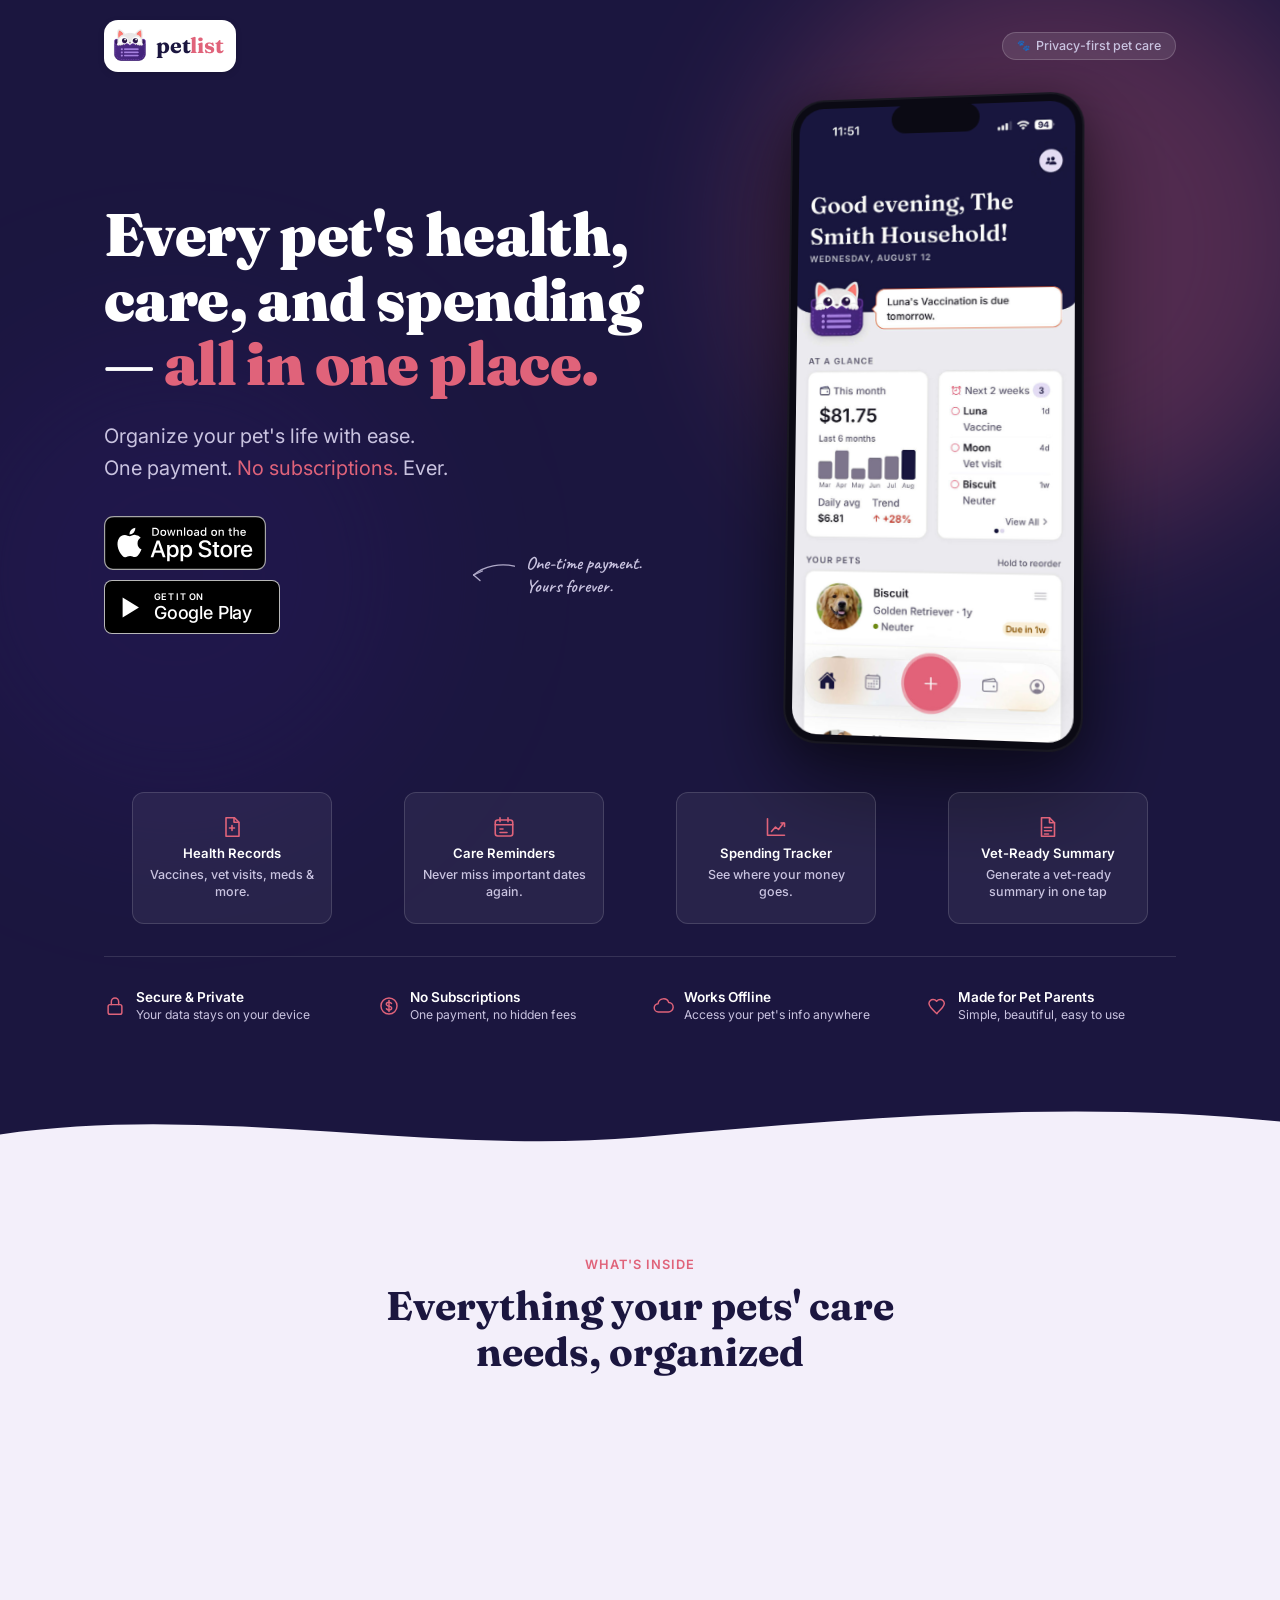
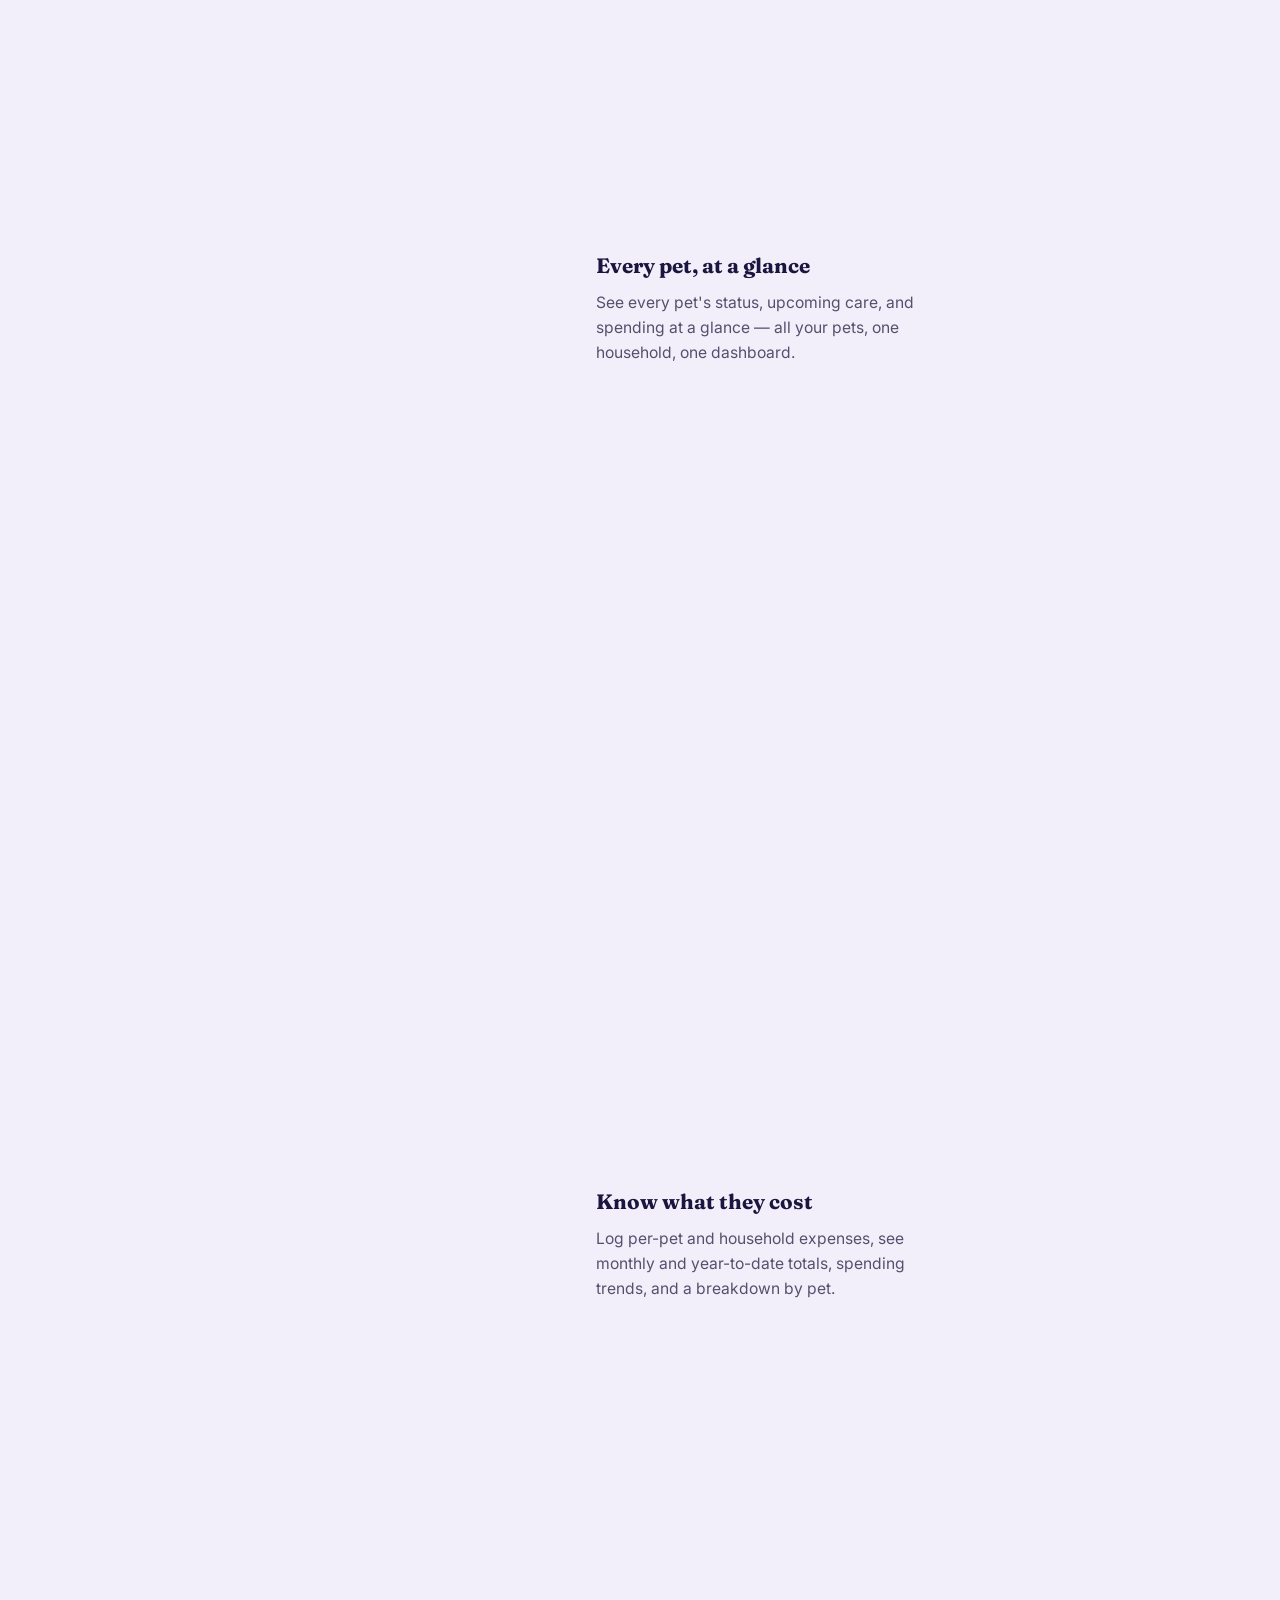
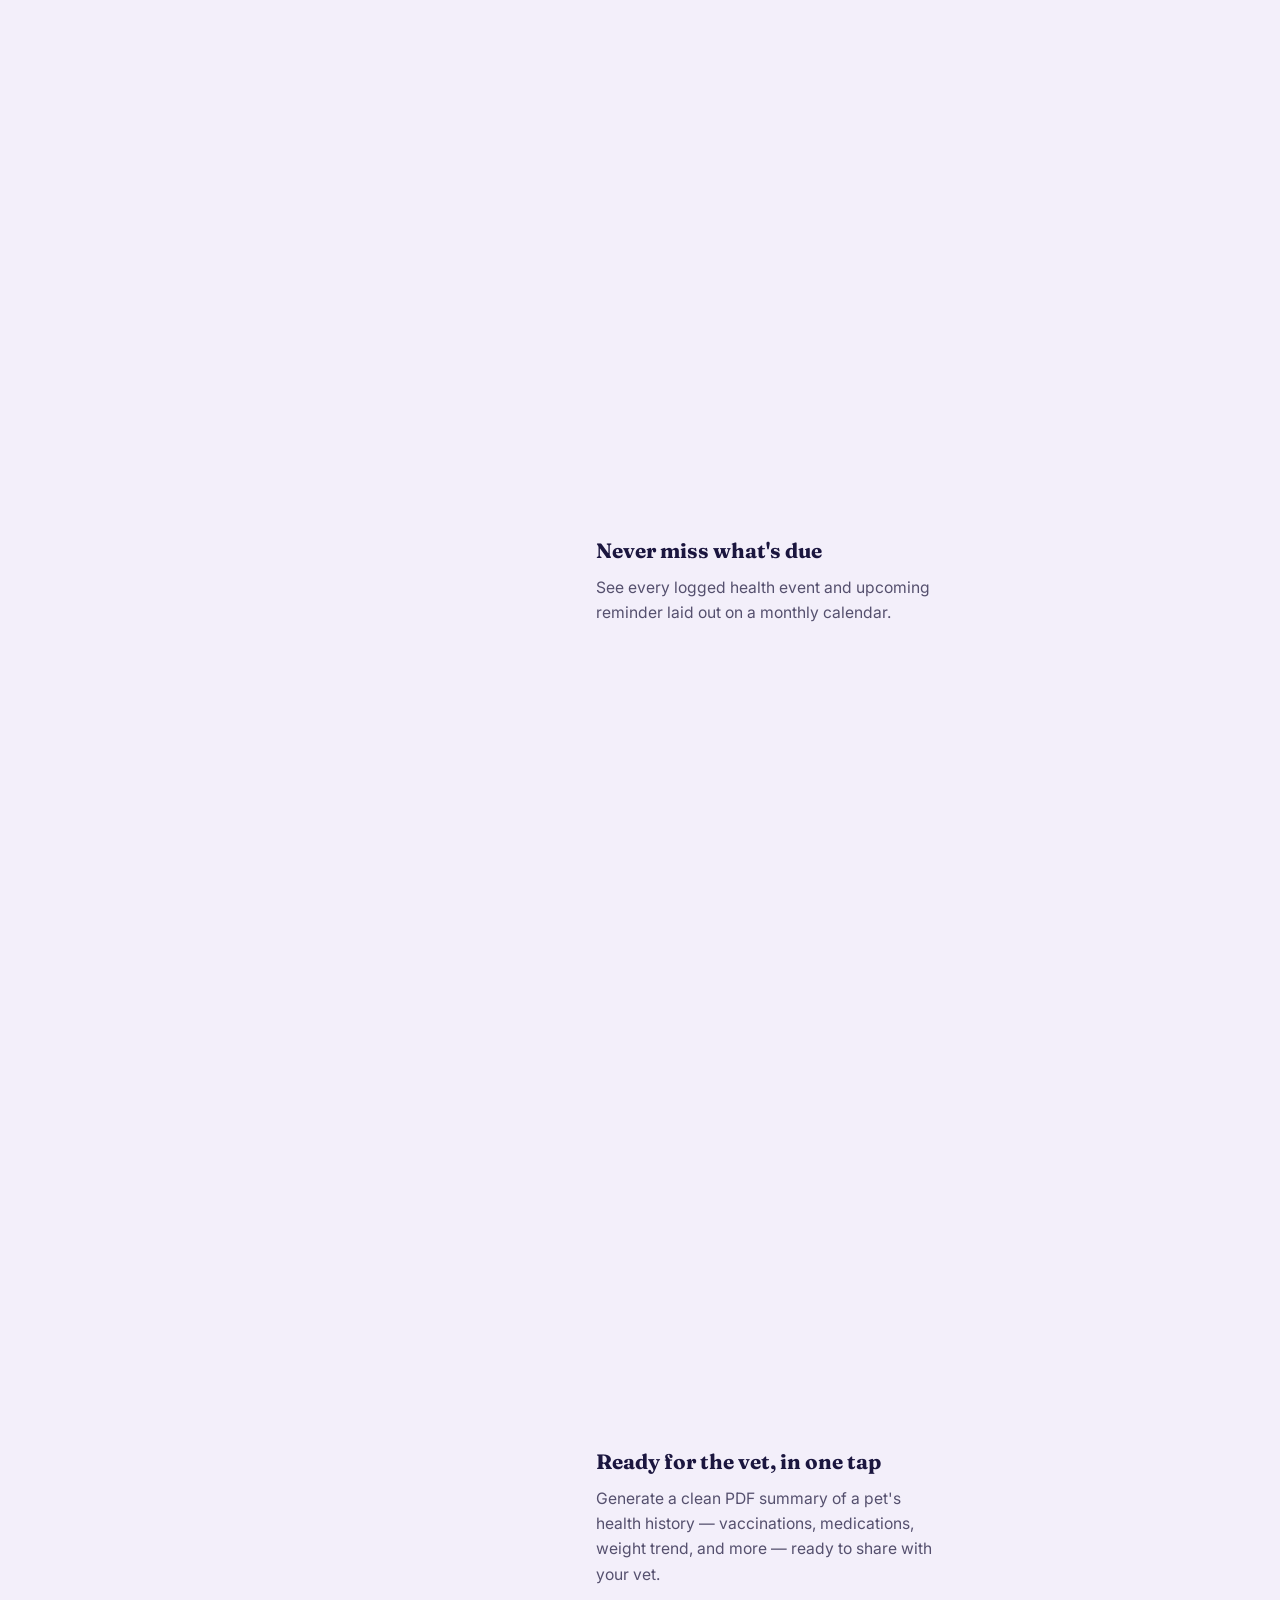
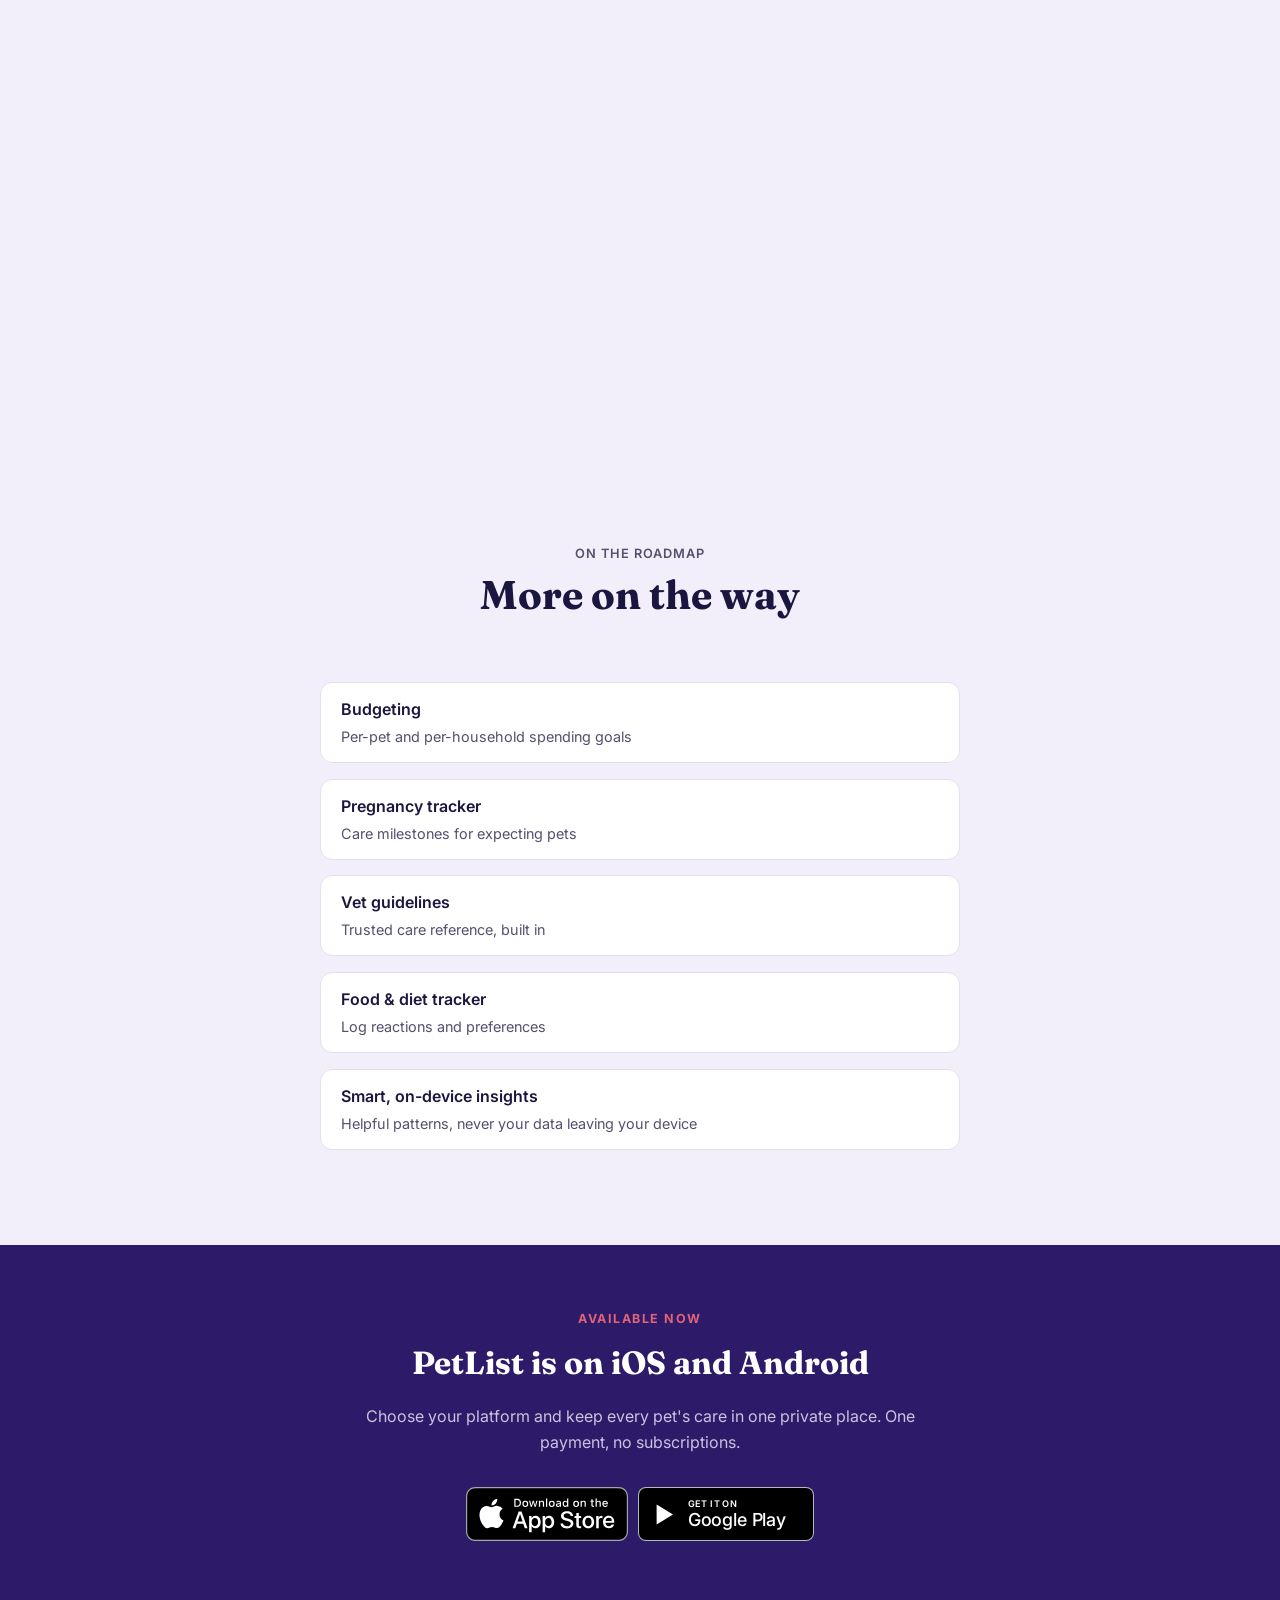
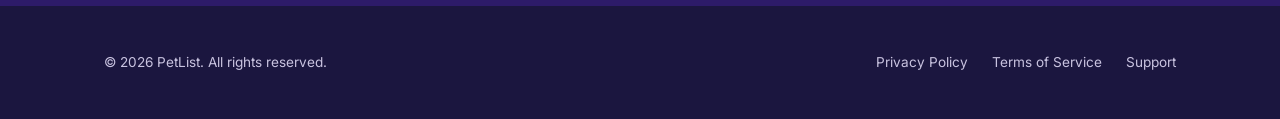
==== commit 1abe4cc7: "PET-448 stage Android store launch links" ====
--- a/index.html
+++ b/index.html
@@ -61,9 +61,20 @@
       <h1 class="hero-headline" data-split-lines>Every pet's health, care, and spending — <span class="hero-em">all in one place.</span></h1>
       <p class="hero-pitch">Organize your pet's life with ease.<span class="pitch-break"> </span>One payment. <span class="pitch-em">No subscriptions.</span> Ever.</p>
       <div class="hero-cta">
-        <a class="appstore-badge" href="https://apps.apple.com/app/id6800233515" aria-label="Download PetList on the App Store">
-          <img src="assets/marketing/app-store-badge.svg" alt="Download on the App Store" width="180" height="60">
-        </a>
+        <div class="store-badges" aria-label="Download PetList">
+          <a class="appstore-badge store-badge-link" href="https://apps.apple.com/app/id6800233515" aria-label="Download PetList on the App Store">
+            <img src="assets/marketing/app-store-badge.svg" alt="Download on the App Store" width="180" height="60">
+          </a>
+          <a class="google-play-badge store-badge-link" href="/android" aria-label="Get PetList on Google Play">
+            <svg class="google-play-mark" viewBox="0 0 24 24" aria-hidden="true" focusable="false">
+              <path d="M5.5 3.75v16.5L19 12z"/>
+            </svg>
+            <span class="google-play-copy">
+              <span class="google-play-kicker">GET IT ON</span>
+              <span class="google-play-name">Google Play</span>
+            </span>
+          </a>
+        </div>
         <span class="cta-note">
           <svg class="cta-note-arrow" viewBox="0 0 64 40" aria-hidden="true" focusable="false">
             <path d="M60,9 C44,5 22,8 9,20"/>
@@ -312,24 +323,24 @@
     </div>
   </section>
 
-  <section id="android" class="waitlist" aria-labelledby="waitlist-heading">
-    <div class="container waitlist-inner scroll-fade">
-      <h2 class="waitlist-title" id="waitlist-heading">PetList is on iOS first</h2>
-      <p class="waitlist-body">Building for Android next. Leave your email and we'll let you know the moment it's ready.</p>
-
-      <div id="waitlist-form-wrap">
-        <form class="waitlist-form" id="waitlist-form" action="https://formspree.io/f/mrpzlykv" method="POST">
-          <label class="visually-hidden" for="waitlist-email">Email address</label>
-          <input class="waitlist-email" id="waitlist-email" type="email" name="email" placeholder="you@example.com" required>
-          <input type="hidden" name="_subject" value="PetList Android waitlist signup">
-          <button class="waitlist-submit" type="submit">Notify me</button>
-        </form>
-        <p class="waitlist-error" id="waitlist-error" role="alert" hidden></p>
-        <p class="waitlist-note">No spam — just one email when PetList for Android launches.</p>
-      </div>
-      <div class="waitlist-success" id="waitlist-success" role="status" tabindex="-1" hidden>
-        <p class="waitlist-success-title">You're on the list!</p>
-        <p class="waitlist-success-body">We'll email you the moment Android launches.</p>
+  <section id="android" class="store-availability" aria-labelledby="store-availability-heading">
+    <div class="container store-availability-inner scroll-fade">
+      <p class="store-availability-eyebrow">Available now</p>
+      <h2 class="store-availability-title" id="store-availability-heading">PetList is on iOS and Android</h2>
+      <p class="store-availability-body">Choose your platform and keep every pet's care in one private place. One payment, no subscriptions.</p>
+      <div class="store-badges store-availability-badges" aria-label="Get PetList">
+        <a class="appstore-badge store-badge-link" href="https://apps.apple.com/app/id6800233515" aria-label="Download PetList on the App Store">
+          <img src="assets/marketing/app-store-badge.svg" alt="Download on the App Store" width="180" height="60">
+        </a>
+        <a class="google-play-badge store-badge-link" href="/android" aria-label="Get PetList on Google Play">
+          <svg class="google-play-mark" viewBox="0 0 24 24" aria-hidden="true" focusable="false">
+            <path d="M5.5 3.75v16.5L19 12z"/>
+          </svg>
+          <span class="google-play-copy">
+            <span class="google-play-kicker">GET IT ON</span>
+            <span class="google-play-name">Google Play</span>
+          </span>
+        </a>
       </div>
     </div>
   </section>
@@ -615,70 +626,6 @@
       });
     }
 
-    // ---- Android waitlist form: AJAX submit (PET-205 follow-up) ----
-    // Formspree's plain-HTML POST redirects to its own generic success
-    // page on submit, which breaks the page's identity at the exact
-    // moment of highest user intent. Intercepting the submit and posting
-    // via fetch() with Accept: application/json (Formspree's documented
-    // AJAX signal -- without it Formspree tries to send an HTML redirect
-    // back instead of JSON) keeps the user on this page for both outcomes.
-    var waitlistForm = document.getElementById('waitlist-form');
-    var waitlistWrap = document.getElementById('waitlist-form-wrap');
-    var waitlistSuccess = document.getElementById('waitlist-success');
-    var waitlistError = document.getElementById('waitlist-error');
-    var waitlistSubmit = waitlistForm ? waitlistForm.querySelector('.waitlist-submit') : null;
-
-    if (waitlistForm && waitlistWrap && waitlistSuccess && waitlistError && waitlistSubmit) {
-      var submitLabel = waitlistSubmit.textContent;
-
-      var showError = function (message) {
-        waitlistError.textContent = message;
-        waitlistError.hidden = false;
-      };
-
-      var clearError = function () {
-        waitlistError.hidden = true;
-        waitlistError.textContent = '';
-      };
-
-      waitlistForm.addEventListener('submit', function (event) {
-        event.preventDefault();
-        clearError();
-        waitlistSubmit.disabled = true;
-        waitlistSubmit.textContent = 'Sending…';
-
-        fetch(waitlistForm.action, {
-          method: 'POST',
-          body: new FormData(waitlistForm),
-          headers: { 'Accept': 'application/json' }
-        }).then(function (response) {
-          if (response.ok) {
-            waitlistWrap.hidden = true;
-            waitlistSuccess.hidden = false;
-            waitlistSuccess.focus();
-            return;
-          }
-          // Formspree returns { errors: [{ message, ... }, ...] } on a
-          // rejected submission (e.g. a bad field) -- surface its own
-          // message when present rather than a generic one.
-          response.json().then(function (data) {
-            var message = data && data.errors && data.errors.length
-              ? data.errors.map(function (e) { return e.message; }).join(', ')
-              : 'Something went wrong. Please try again.';
-            showError(message);
-          }).catch(function () {
-            showError('Something went wrong. Please try again.');
-          });
-        }).catch(function () {
-          showError('Network error -- please check your connection and try again.');
-        }).finally(function () {
-          if (waitlistSuccess.hidden) {
-            waitlistSubmit.disabled = false;
-            waitlistSubmit.textContent = submitLabel;
-          }
-        });
-      });
-    }
   })();
 </script>
 
--- a/css/styles.css
+++ b/css/styles.css
@@ -92,7 +92,7 @@
 
 /* ---------- Scroll-linked fade-up (PET-205 round 3, item 3) ---------- */
 /* The single, consistent entrance effect for everything from "What's
-   inside" onward (the showcase strip, upcoming features, waitlist, footer)
+   inside" onward (the showcase strip, upcoming features, store availability, footer)
    -- replacing the previous round's per-line text stagger and 92%->100%
    scale-up, both cited as reading as "wonky." One treatment: fades in and
    slides up from translateY(28px), continuously tied to scroll position
@@ -553,7 +553,7 @@
    Both the explicit line-height here and the min-height on the wrapper
    exist to stop the webfont swap reflowing the App Store badge: Caveat's
    fallback metrics differ enough that a late swap would otherwise resize
-   this box and nudge the badge. Reserving the space up front means the
+   this box and nudge the store CTA group. Reserving the space up front means the
    swap repaints without moving anything, which is what keeps CLS at 0. */
 .cta-note {
   display: flex;
@@ -584,8 +584,8 @@
 }
 
 /* Below the two-column breakpoint the CTA block is centred, so the note
-   stacks under the badge and the arrow rotates to point back up at it.
-   From 860px the two sit side by side and the arrow points left, as drawn. */
+   stacks under the store badges and the arrow rotates to point back up at them.
+   From 860px the badge group and note sit side by side and the arrow points left. */
 .hero-cta {
   display: flex;
   flex-direction: column;
@@ -672,32 +672,94 @@
   to { opacity: 1; transform: translateY(0); }
 }
 
-/* App Store badge (PET-205 follow-up item 4) — Apple's actual official
-   "Download on the App Store" artwork (developer.apple.com/assets/elements/
-   badges/download-on-the-app-store.svg), used unmodified per Apple's
-   marketing guidelines: no recoloring, no stretching, no added effects on
-   the artwork itself. This supersedes the original brief's "coral is the
-   CTA-only accent" for this one element specifically -- Apple's guidelines
-   don't allow recoloring the badge, so it can't be made coral. The lift/
-   shadow below is applied to the surrounding link on hover, not to the
-   badge artwork. */
+/* Store CTAs. Apple's badge remains the official unmodified artwork; the
+   Google Play link uses the site's own compact black CTA treatment so the
+   two platforms have equal visual weight without adding another remote asset. */
+.store-badges {
+  display: flex;
+  flex-direction: column;
+  align-items: center;
+  gap: 10px;
+}
+
+@media (min-width: 520px) {
+  .store-badges {
+    flex-direction: row;
+    flex-wrap: wrap;
+    justify-content: center;
+  }
+}
+
+@media (min-width: 860px) {
+  .hero-cta .store-badges {
+    justify-content: flex-start;
+  }
+}
+
+.store-badge-link {
+  flex: none;
+  transition: transform 0.18s var(--ease-standard), filter 0.18s var(--ease-standard);
+}
+
+.store-badge-link:hover,
+.store-badge-link:focus-visible {
+  transform: translateY(-1px);
+  filter: drop-shadow(0 8px 16px rgba(0, 0, 0, 0.35));
+}
+
 .appstore-badge {
   display: inline-block;
   line-height: 0;
   border-radius: 8px;
-  transition: transform 0.18s var(--ease-standard), filter 0.18s var(--ease-standard);
-}
-
-.appstore-badge:hover,
-.appstore-badge:focus-visible {
-  transform: translateY(-1px);
-  filter: drop-shadow(0 8px 16px rgba(0, 0, 0, 0.35));
 }
 
 .appstore-badge img {
   height: 54px;
   width: auto;
   display: block;
+}
+
+.google-play-badge {
+  box-sizing: border-box;
+  min-width: 176px;
+  height: 54px;
+  padding: 6px 14px 6px 11px;
+  display: inline-flex;
+  align-items: center;
+  gap: 9px;
+  border: 1px solid rgba(255, 255, 255, 0.72);
+  border-radius: 8px;
+  background: #000;
+  color: #fff;
+  text-decoration: none;
+  font-family: var(--font-body);
+}
+
+.google-play-mark {
+  width: 29px;
+  height: 29px;
+  flex: none;
+  fill: currentColor;
+}
+
+.google-play-copy {
+  display: flex;
+  flex-direction: column;
+  align-items: flex-start;
+  line-height: 1;
+}
+
+.google-play-kicker {
+  font-size: 0.57rem;
+  font-weight: 600;
+  letter-spacing: 0.04em;
+}
+
+.google-play-name {
+  margin-top: 3px;
+  font-size: 1.12rem;
+  font-weight: 500;
+  letter-spacing: -0.01em;
 }
 
 /* ---------- Hero photography zone (round 9, item 9) ---------- */
@@ -1630,128 +1692,44 @@
   color: var(--text-secondary);
 }
 
-/* ---------- Android waitlist ---------- */
-
-.waitlist {
+/* ---------- Store availability ---------- */
+
+.store-availability {
   background: var(--purple-secondary);
   padding: var(--space-6) 0;
 }
 
-.waitlist-inner {
-  max-width: 560px;
+.store-availability-inner {
+  max-width: 720px;
   margin: 0 auto;
   text-align: center;
 }
 
-.waitlist-title {
+.store-availability-eyebrow {
+  margin: 0 0 var(--space-1);
+  color: var(--coral);
+  font-size: 0.78rem;
+  font-weight: 700;
+  letter-spacing: 0.12em;
+  text-transform: uppercase;
+}
+
+.store-availability-title {
+  margin: 0 0 var(--space-2);
   font-family: var(--font-display);
   font-weight: 700;
   font-size: clamp(1.5rem, 2.6vw, 2rem);
   color: var(--on-dark);
-  margin: 0 0 var(--space-1);
-}
-
-.waitlist-body {
+}
+
+.store-availability-body {
+  max-width: 56ch;
+  margin: 0 auto;
   color: var(--on-dark-secondary);
-  margin: 0 0 var(--space-4);
-}
-
-.waitlist-form {
-  display: flex;
-  flex-direction: column;
-  gap: var(--space-2);
-  align-items: stretch;
-}
-
-@media (min-width: 520px) {
-  .waitlist-form {
-    flex-direction: row;
-    justify-content: center;
-  }
-}
-
-.waitlist-form label {
-  text-align: left;
-}
-
-.waitlist-email {
-  font-family: var(--font-body);
-  font-size: 1rem;
-  padding: 12px 16px;
-  border-radius: var(--radius-pill);
-  border: 1px solid rgba(255, 255, 255, 0.25);
-  background: rgba(255, 255, 255, 0.08);
-  color: var(--on-dark);
-  min-width: 0;
-  flex: 1 1 auto;
-}
-
-.waitlist-email::placeholder { color: rgba(255, 255, 255, 0.55); }
-
-.waitlist-email:focus-visible {
-  outline: 2px solid var(--coral);
-  outline-offset: 2px;
-}
-
-.waitlist-submit {
-  font-family: var(--font-body);
-  font-weight: 600;
-  font-size: 1rem;
-  background: var(--coral);
-  /* Same reasoning as .appstore-badge above: white-on-coral fails 4.5:1
-     text AA (~3.4:1 measured), purple-deep clears it (~4.96:1). */
-  color: var(--purple-deep);
-  border: none;
-  padding: 12px 26px;
-  border-radius: var(--radius-pill);
-  cursor: pointer;
-  transition: transform 0.18s var(--ease-standard), box-shadow 0.18s var(--ease-standard);
-}
-
-.waitlist-submit:hover,
-.waitlist-submit:focus-visible {
-  transform: translateY(-1px);
-  box-shadow: 0 10px 20px -8px rgba(224, 99, 122, 0.6);
-}
-
-.waitlist-submit:disabled {
-  cursor: default;
-  opacity: 0.7;
-  transform: none;
-  box-shadow: none;
-}
-
-.waitlist-note {
-  margin-top: var(--space-2);
-  font-size: 0.82rem;
-  color: rgba(255, 255, 255, 0.55);
-}
-
-/* Warm coral-orange rather than --coral itself: needs to read as a
-   distinct "something's wrong" signal, not the same hue as the CTA button
-   sitting right above it. #FFAB91 on --purple-secondary measures ~7.6:1,
-   well past the 4.5:1 text AA floor. */
-.waitlist-error {
-  margin: var(--space-2) 0 0;
-  font-size: 0.9rem;
-  color: #FFAB91;
-}
-
-.waitlist-success {
-  outline: none;
-}
-
-.waitlist-success-title {
-  font-family: var(--font-display);
-  font-weight: 700;
-  font-size: clamp(1.25rem, 2.2vw, 1.6rem);
-  color: var(--on-dark);
-  margin: 0 0 var(--space-1);
-}
-
-.waitlist-success-body {
-  color: var(--on-dark-secondary);
-  margin: 0;
+}
+
+.store-availability-badges {
+  margin-top: var(--space-4);
 }
 
 /* ---------- Footer ---------- */
@@ -1917,8 +1895,7 @@
     transition: none !important;
   }
 
-  .appstore-badge,
-  .waitlist-submit {
+  .store-badge-link {
     transition: none;
   }
 }
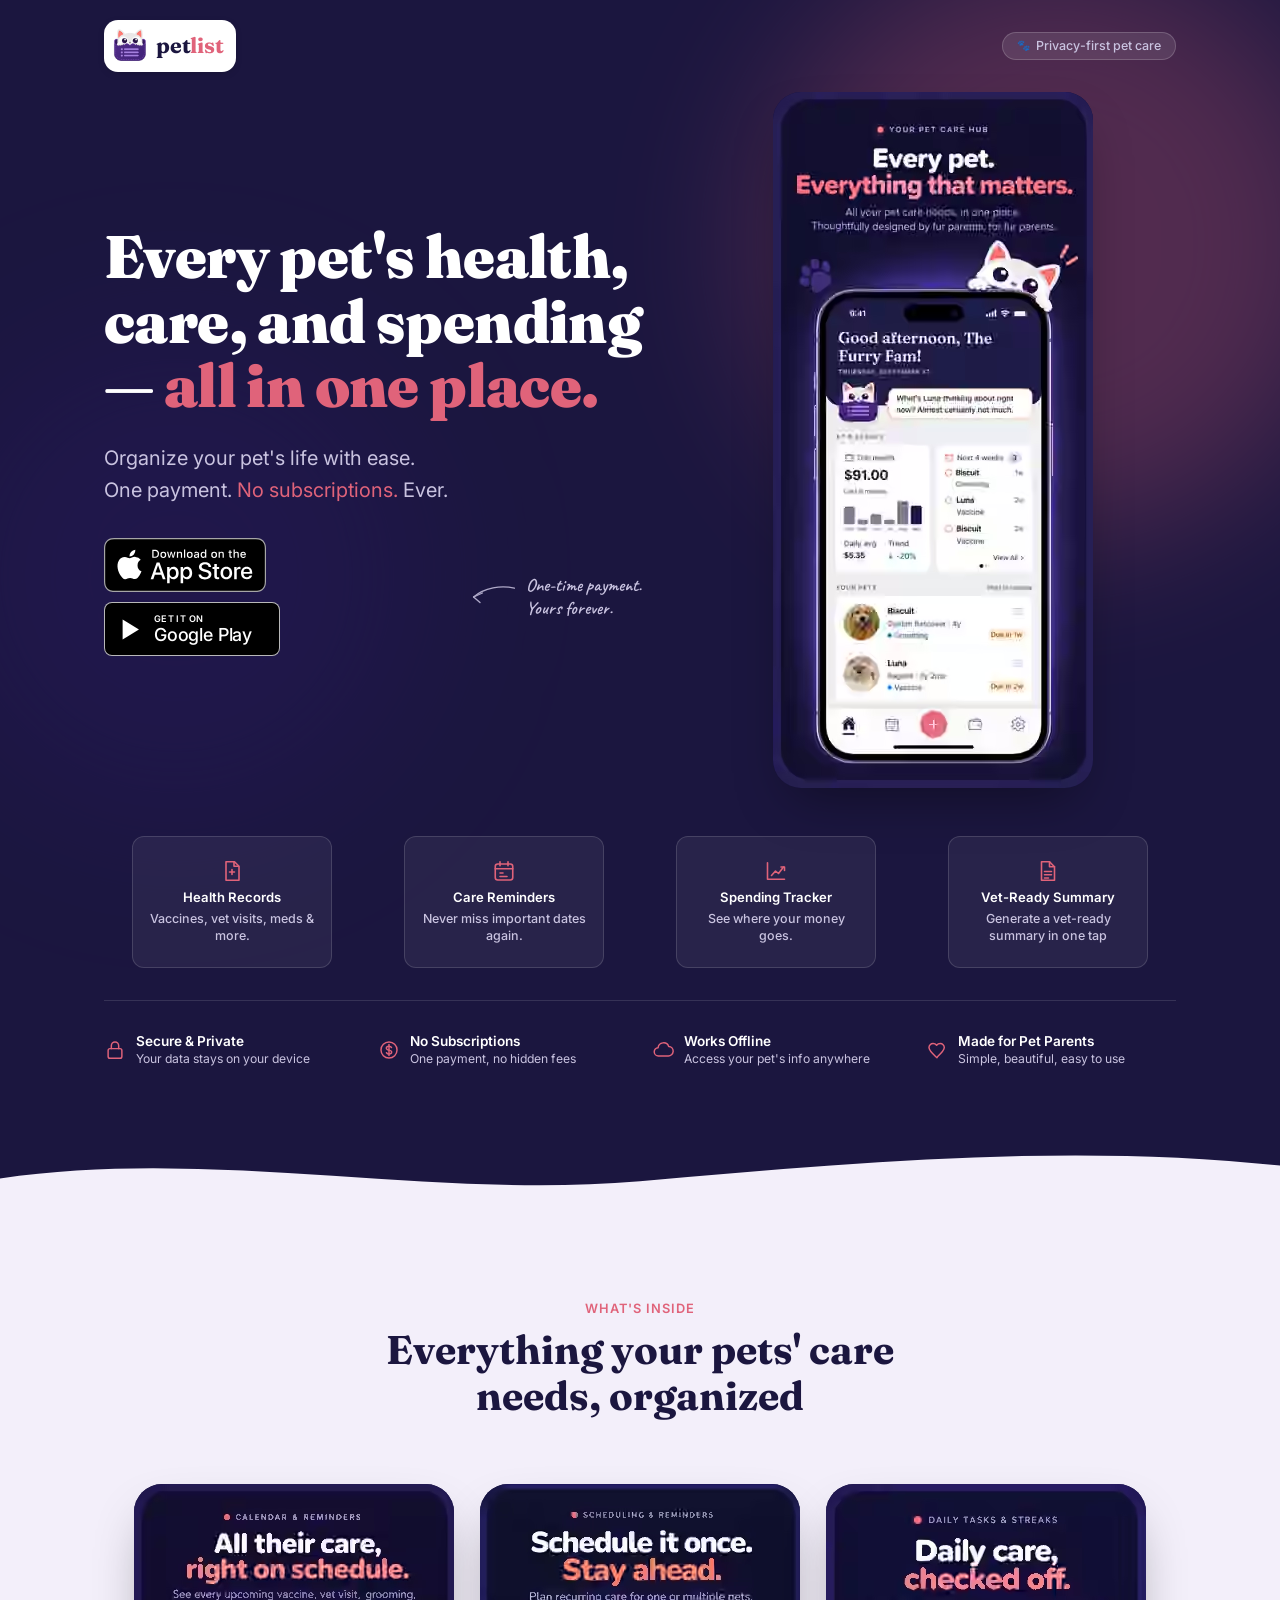
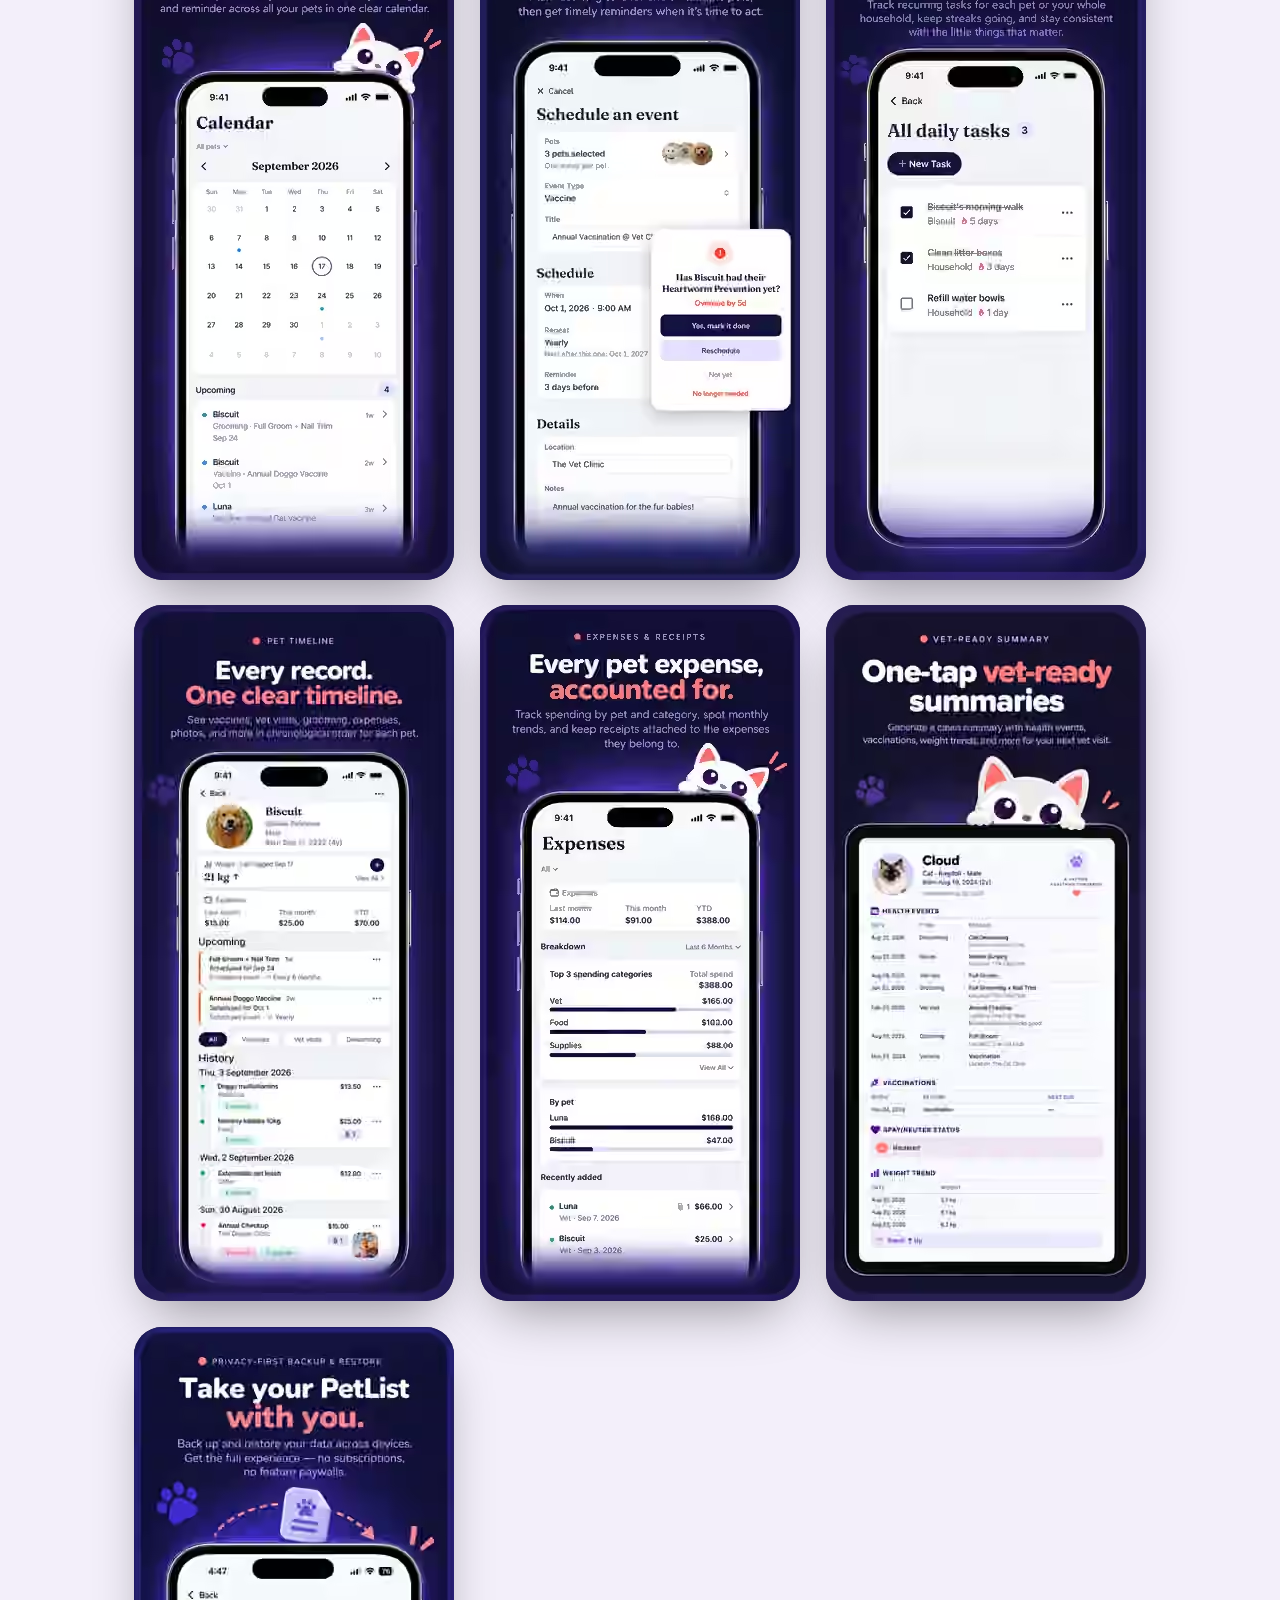
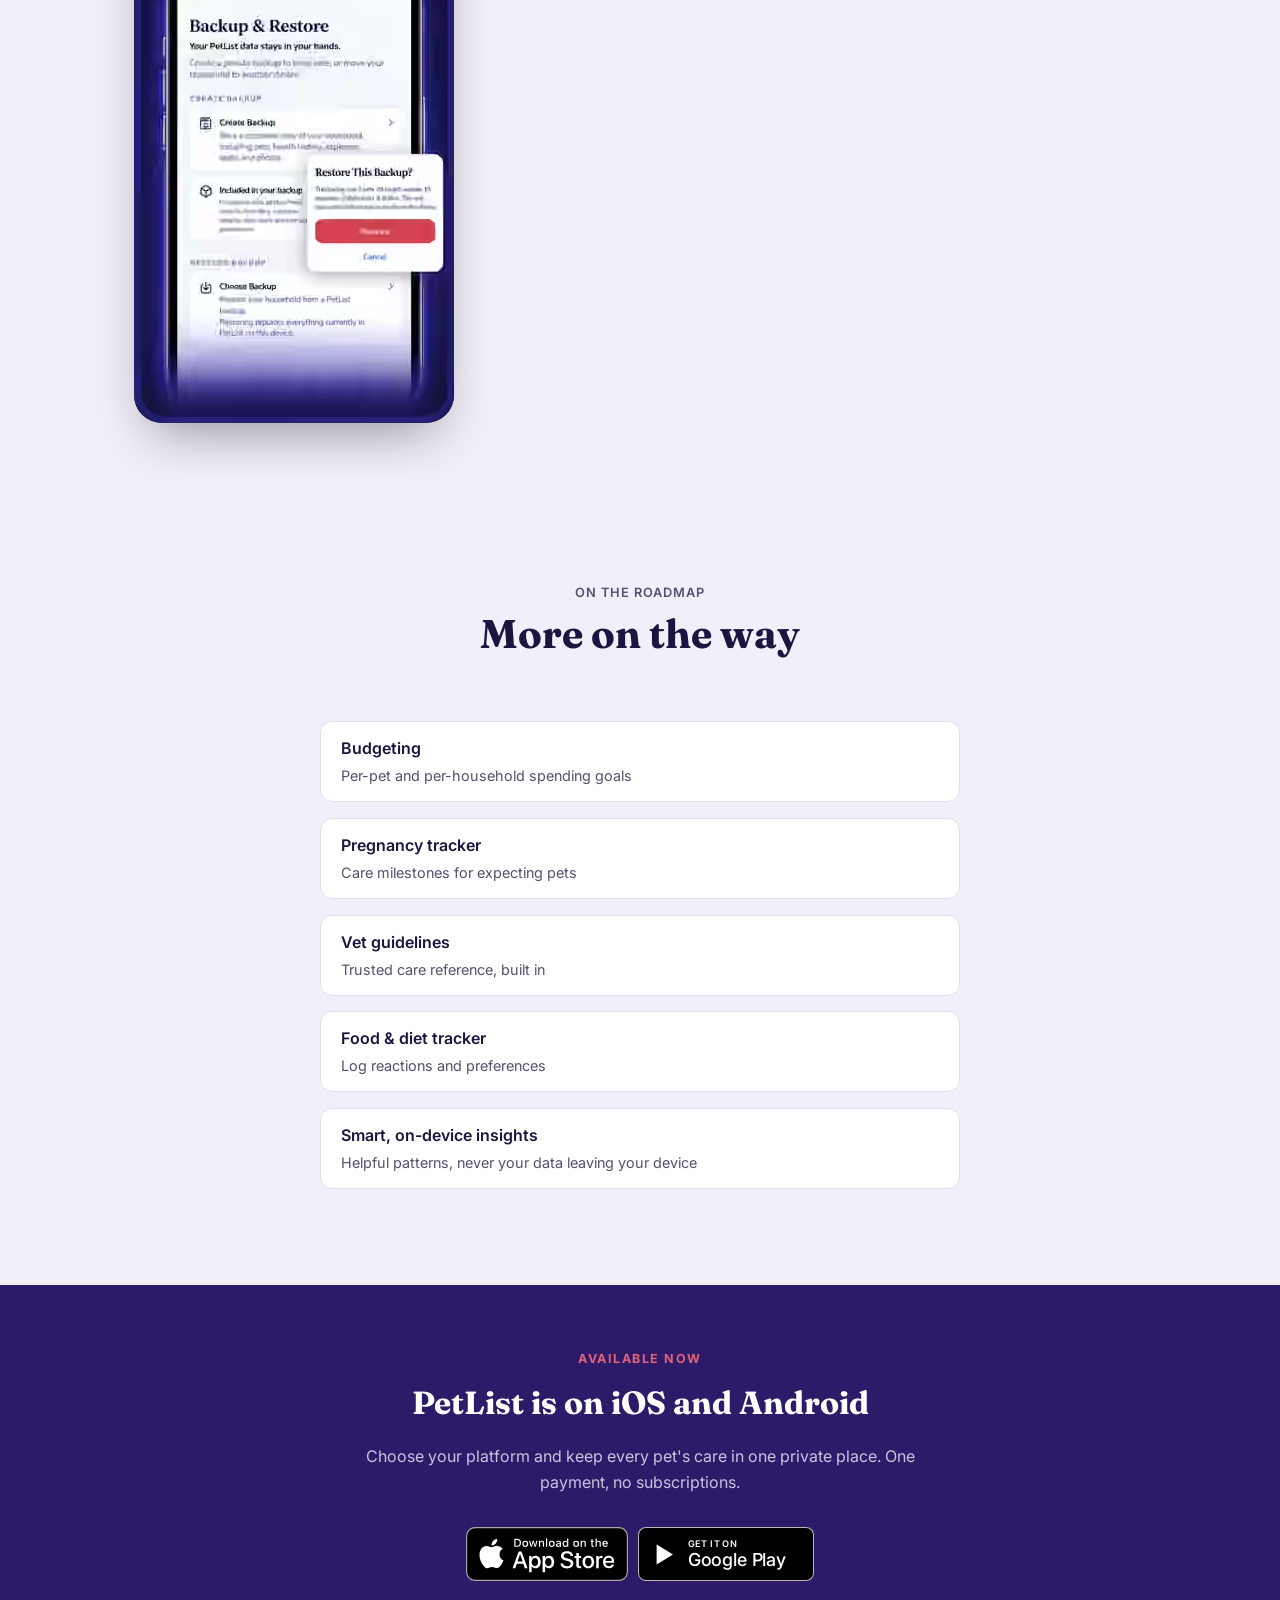
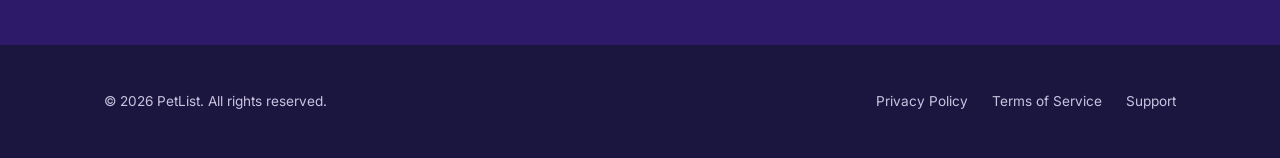
==== commit a44fbab8: "PET-449 refresh marketing screenshots" ====
--- a/index.html
+++ b/index.html
@@ -87,22 +87,11 @@
     </div>
 
     <div class="hero-visual">
-      <!-- Photography zone. Structured as a LIST of .hero-photo slots, not
-           a single hard-coded one, so a second animal (a dog, bleeding off
-           an outer edge rather than peeking) can be added later by adding
-           one span and one CSS block, without rebuilding this section. -->
-      <div class="hero-photos" aria-hidden="true">
-        <span class="hero-photo hero-photo--cat"></span>
-      </div>
-
-      <div class="phone-stage">
-        <div class="phone-frame">
-          <div class="phone-island" aria-hidden="true"></div>
-          <div class="phone-screen">
-            <img src="assets/marketing/petlist_home-dashboard-web.jpg" alt="PetList Home dashboard showing multiple pets, upcoming care, and household spending at a glance" width="720" height="1565">
-          </div>
-        </div>
-      </div>
+      <figure class="store-shot store-shot--hero">
+        <img src="assets/marketing/store/dash.avif"
+             alt="PetList dashboard showing household spending, upcoming care, and pet cards for Biscuit and Luna"
+             width="320" height="696" decoding="async" fetchpriority="high">
+      </figure>
     </div>
   </div>
 
@@ -219,74 +208,42 @@
         <h2 class="section-title" id="showcase-heading">Everything your pets' care needs, organized</h2>
       </div>
 
-      <div class="showcase-grid">
-        <article class="showcase-item">
-          <div class="showcase-visual scroll-fade">
-            <div class="phone-frame">
-              <div class="phone-island" aria-hidden="true"></div>
-              <div class="phone-screen">
-                <img src="assets/marketing/petlist_home-dashboard-web.jpg" alt="PetList Home dashboard with multiple pet cards and a spending summary" width="720" height="1565" loading="lazy">
-              </div>
-            </div>
-          </div>
-          <div class="showcase-copy scroll-fade">
-            <h3 class="showcase-headline">Every pet, at a glance</h3>
-            <p class="showcase-body">See every pet's status, upcoming care, and spending at a glance — all your pets, one household, one dashboard.</p>
-          </div>
-        </article>
-
-        <article class="showcase-item">
-          <div class="showcase-visual scroll-fade">
-            <div class="phone-frame">
-              <div class="phone-island" aria-hidden="true"></div>
-              <div class="phone-screen">
-                <img src="assets/marketing/petlist_expenses-web.jpg" alt="PetList Expenses tab showing monthly totals, a spending trend chart, and a breakdown by pet" width="720" height="1565" loading="lazy">
-              </div>
-            </div>
-          </div>
-          <div class="showcase-copy scroll-fade">
-            <h3 class="showcase-headline">Know what they cost</h3>
-            <p class="showcase-body">Log per-pet and household expenses, see monthly and year-to-date totals, spending trends, and a breakdown by pet.</p>
-          </div>
-        </article>
-
-        <article class="showcase-item">
-          <div class="showcase-visual scroll-fade">
-            <div class="phone-frame">
-              <div class="phone-island" aria-hidden="true"></div>
-              <div class="phone-screen">
-                <img src="assets/marketing/petlist_calendar-web.jpg" alt="PetList Calendar tab with health events and reminders marked on the month grid" width="720" height="1565" loading="lazy">
-              </div>
-            </div>
-          </div>
-          <div class="showcase-copy scroll-fade">
-            <h3 class="showcase-headline">Never miss what's due</h3>
-            <p class="showcase-body">See every logged health event and upcoming reminder laid out on a monthly calendar.</p>
-          </div>
-        </article>
-
-        <article class="showcase-item is-document">
-          <div class="showcase-visual scroll-fade">
-            <div class="phone-frame">
-              <div class="phone-island" aria-hidden="true"></div>
-              <div class="phone-screen">
-                <img src="assets/marketing/petlist_vet-pdf-export-web.jpg" alt="PetList's pet detail screen with its menu open, showing the Vet Summary export option" width="720" height="1565" loading="lazy">
-              </div>
-              <button type="button" class="doc-peek-trigger has-coral-pulse" aria-label="View the full vet summary document"
-                      data-lightbox-trigger
-                      data-lightbox-src="assets/marketing/petlist_vet-pdf-document-large.jpg"
-                      data-lightbox-w="900" data-lightbox-h="1285"
-                      data-lightbox-alt="Full PetList vet visit summary PDF document"
-                      data-lightbox-label="Vet summary document">
-                <img src="assets/marketing/petlist_vet-pdf-letterhead-web.jpg" alt="Letterhead of a generated PetList vet visit summary PDF, showing the pet's health events table" width="560" height="801" loading="lazy">
-              </button>
-            </div>
-          </div>
-          <div class="showcase-copy scroll-fade">
-            <h3 class="showcase-headline">Ready for the vet, in one tap</h3>
-            <p class="showcase-body">Generate a clean PDF summary of a pet's health history — vaccinations, medications, weight trend, and more — ready to share with your vet.</p>
-          </div>
-        </article>
+      <div class="store-gallery" role="list" aria-label="PetList feature highlights">
+        <figure class="store-shot store-shot-card scroll-fade" role="listitem">
+          <img src="assets/marketing/store/calendar.avif"
+               alt="PetList Calendar showing upcoming grooming and vaccine care across Biscuit and Luna"
+               width="320" height="696" loading="lazy" decoding="async">
+        </figure>
+        <figure class="store-shot store-shot-card scroll-fade" role="listitem">
+          <img src="assets/marketing/store/schedule-reminders.avif"
+               alt="PetList Schedule an event form with recurring care, reminders, and an overdue care prompt"
+               width="320" height="696" loading="lazy" decoding="async">
+        </figure>
+        <figure class="store-shot store-shot-card scroll-fade" role="listitem">
+          <img src="assets/marketing/store/daily-tasks.avif"
+               alt="PetList Daily Tasks showing recurring household and pet care streaks"
+               width="320" height="696" loading="lazy" decoding="async">
+        </figure>
+        <figure class="store-shot store-shot-card scroll-fade" role="listitem">
+          <img src="assets/marketing/store/timeline-history.avif"
+               alt="PetList pet timeline for Biscuit with upcoming care, weight, expenses, and history"
+               width="320" height="696" loading="lazy" decoding="async">
+        </figure>
+        <figure class="store-shot store-shot-card scroll-fade" role="listitem">
+          <img src="assets/marketing/store/expense.avif"
+               alt="PetList Expenses showing monthly totals, category breakdown, spending by pet, and recent expenses"
+               width="320" height="696" loading="lazy" decoding="async">
+        </figure>
+        <figure class="store-shot store-shot-card scroll-fade" role="listitem">
+          <img src="assets/marketing/store/vet-summary.avif"
+               alt="PetList vet-ready summary showing health events, vaccinations, neuter status, and weight trend"
+               width="320" height="696" loading="lazy" decoding="async">
+        </figure>
+        <figure class="store-shot store-shot-card scroll-fade" role="listitem">
+          <img src="assets/marketing/store/backup.avif"
+               alt="PetList Backup and Restore screen showing private household backup and restore controls"
+               width="320" height="696" loading="lazy" decoding="async">
+        </figure>
       </div>
     </div>
   </section>
@@ -356,17 +313,6 @@
     </nav>
   </div>
 </footer>
-
-<!-- One shared lightbox for every trigger on the page (PET-205 round 9).
-     The resting src/alt/dimensions are the vet PDF's, so the element is
-     never src-less; openLightbox overwrites all four from the trigger's
-     own data-lightbox-* attributes. -->
-<div class="lightbox" id="media-lightbox" role="dialog" aria-modal="true" aria-label="Vet summary document">
-  <div class="lightbox-panel">
-    <button type="button" class="lightbox-close" data-lightbox-close aria-label="Close">&times;</button>
-    <img id="lightbox-image" src="assets/marketing/petlist_vet-pdf-document-large.jpg" alt="Full PetList vet visit summary PDF document" width="900" height="1285" decoding="async" loading="lazy">
-  </div>
-</div>
 
 <script>
   (function () {
@@ -556,75 +502,6 @@
       updateHeader();
     }
 
-    // ---- Shared media lightbox (generalized in PET-205 round 9) ----
-    // Was hardcoded to the vet PDF: a singular querySelector for the one
-    // trigger, and a fixed <img> in the markup. Round 9 added five more
-    // entry points (the four feature chips and the vet-PDF highlight card);
-    // round 10 removed the four feature-chip triggers again, and round 11
-    // removed the vet-PDF highlight card itself (folded into the feature
-    // row as a plain, non-triggering fourth chip -- see css/styles.css's
-    // .vet-card removal note), leaving exactly one trigger: the showcase
-    // strip's own document-peek badge. Kept generalized rather than
-    // reverted to a hardcoded single-trigger version: the querySelectorAll
-    // below still finds it correctly with one match, and a future round
-    // re-adding a second trigger is a markup-only change again rather than
-    // a JS rewrite. The trigger is whatever was clicked, and the image is
-    // driven from that element's own data-lightbox-* attributes.
-    //
-    // Dismiss via the close button, a backdrop tap, or Escape -- unchanged.
-    // Still no focus trap: Tab can leave the dialog. That's pre-existing and
-    // deliberately left as-is rather than growing this round's scope, but
-    // it's a real gap worth a ticket.
-    var lightbox = document.getElementById('media-lightbox');
-    var lightImg = document.getElementById('lightbox-image');
-    var closeBtn = document.querySelector('[data-lightbox-close]');
-    var triggers = document.querySelectorAll('[data-lightbox-trigger]');
-    // Which trigger opened it, so focus returns to the RIGHT one on close.
-    // The old code closed over a single module-scoped `trigger`, which was
-    // correct only while exactly one existed.
-    var lastTrigger = null;
-
-    if (lightbox && lightImg && closeBtn && triggers.length) {
-      var openLightbox = function (trigger) {
-        // Two entry points, one dialog (round 10 -- was six while the four
-        // feature chips were also triggers). Without this guard a click
-        // landing on a second trigger while the first is open would swap
-        // the image underneath the user and lose the focus-return target.
-        if (lightbox.classList.contains('is-open')) return;
-        lastTrigger = trigger;
-
-        // Dimensions BEFORE src: the width/height attributes are what give
-        // the <img> its aspect-ratio box, so setting them first means the
-        // panel reserves the right shape the instant it opens and can't
-        // resize under the user when the new file finishes decoding.
-        var src = trigger.getAttribute('data-lightbox-src');
-        lightImg.width = trigger.getAttribute('data-lightbox-w');
-        lightImg.height = trigger.getAttribute('data-lightbox-h');
-        lightImg.alt = trigger.getAttribute('data-lightbox-alt') || '';
-        if (src && lightImg.getAttribute('src') !== src) lightImg.setAttribute('src', src);
-        lightbox.setAttribute('aria-label', trigger.getAttribute('data-lightbox-label') || 'Media viewer');
-
-        lightbox.classList.add('is-open');
-        document.body.style.overflow = 'hidden';
-        closeBtn.focus();
-      };
-      var closeLightbox = function () {
-        lightbox.classList.remove('is-open');
-        document.body.style.overflow = '';
-        if (lastTrigger) lastTrigger.focus();
-      };
-
-      Array.prototype.forEach.call(triggers, function (trigger) {
-        trigger.addEventListener('click', function () { openLightbox(trigger); });
-      });
-      closeBtn.addEventListener('click', closeLightbox);
-      lightbox.addEventListener('click', function (event) {
-        if (event.target === lightbox) closeLightbox();
-      });
-      document.addEventListener('keydown', function (event) {
-        if (event.key === 'Escape' && lightbox.classList.contains('is-open')) closeLightbox();
-      });
-    }
 
   })();
 </script>
--- a/css/styles.css
+++ b/css/styles.css
@@ -48,18 +48,8 @@
   -webkit-font-smoothing: antialiased;
 }
 
-/* Horizontal-overflow backstop (PET-205 round 2, item 3). The actual
-   offending element was fixed at its source (`.doc-peek-trigger`'s
-   transform, then round 4's containing wrapper); round 5 removed that
-   whole horizontal-scroll interaction outright in favor of a small static
-   preview badge, so there's nothing left in the showcase strip that comes
-   anywhere near a column edge any more -- this backstop is now purely
-   defensive, with no known element depending on it.
-   `clip` is preferred over `hidden` because `hidden` makes the element a
-   scroll container, which would break the sticky showcase visual added in
-   item 4c. `hidden` is kept as the fallback for browsers without `clip`
-   (pre-16 Safari), where sticky-vs-hidden is the lesser tradeoff against a
-   horizontally scrollable page. */
+/* Defensive page-level overflow guard. The feature gallery handles its own
+   horizontal scrolling on narrow screens; the document itself never should. */
 html, body {
   overflow-x: hidden;
 }
@@ -762,155 +752,38 @@
   letter-spacing: -0.01em;
 }
 
-/* ---------- Hero photography zone (round 9, item 9) ---------- */
-/* .hero-visual wraps the photography zone and the phone together and
-   becomes the hero grid's second child, so the two-column rule at 860px is
-   untouched -- it still sees exactly two children.
-
-   The zone is a container of .hero-photo slots rather than one hard-coded
-   image, so a second animal can be added later (a dog bleeding off an
-   outer edge instead of peeking) by adding one span plus one CSS block.
-   Each slot is an absolutely-positioned box carrying its photo as a
-   background, aria-hidden, and painted UNDER .phone-stage.
-
-   `width: fit-content` is load-bearing, not tidiness (round 11 fix). As a
-   CSS Grid item (.hero-visual is .hero-body's second column), this element
-   stretches to fill its ENTIRE grid track by default -- at 1440px that's
-   ~486px, nearly 200px wider than the 300px phone it wraps. .hero-photos
-   below is `inset: 0` against THIS element, not against .phone-stage, so
-   every .hero-photo's percentage offset was resolving against that
-   phantom-wide box instead of the phone's real edge -- which is what made
-   the cat read as "a separate element at the viewport's far edge" rather
-   than overlapping the phone. Constraining this box to its content's actual
-   width (the phone) makes .hero-photos' bounds equal the phone's bounds, so
-   `right: -N%` below now genuinely means "N% of the phone's own width past
-   its edge." `margin: 0 auto` re-centers the now-narrower box within its
-   grid column, replacing the centering `justify-content: center` on this
-   flex container used to provide for free at full-track width. */
+/* ---------- Hero store screenshot ---------- */
+
 .hero-visual {
-  position: relative;
   display: flex;
   justify-content: center;
-  width: fit-content;
-  margin: 0 auto;
-}
-
-.hero-photos {
-  /* Round 13: hidden unless the visitor is on a hover-capable, fine-pointer
-     device AND the viewport is wide enough for .hero-body's two-column
-     layout (1024px -- see the media query below for why that value, not
-     700px). Declared display:none here, not just opacity:0, so neither the
-     background-image request nor any layout box exists for anyone this
-     doesn't apply to -- which by definition already excluded the
-     majority-mobile audience even in earlier rounds, and now also excludes
-     desktop/laptop touchscreens and anyone who can't hover. */
-  display: none;
-  position: absolute;
-  inset: 0;
-  pointer-events: none;
-  z-index: 0;
-}
-
-.hero-photo {
-  position: absolute;
+  min-width: 0;
+}
+
+.store-shot {
+  margin: 0;
+  overflow: hidden;
+  background: #15103D;
+  border-radius: 28px;
+  box-shadow: 0 24px 54px -18px rgba(0, 0, 0, 0.42);
+}
+
+.store-shot img {
   display: block;
-  background-repeat: no-repeat;
-  background-size: contain;
-}
-
-/* .phone-stage must sit ABOVE the photos -- that stacking order is the
-   whole effect. The cat's body deliberately bleeds off the LEFT edge of
-   its own crop (see README), so placing it to the right of the phone with
-   the phone overlapping that edge is what makes it read as peeking around
-   the phone rather than standing beside it. */
-.hero-visual .phone-stage {
-  position: relative;
-  z-index: 1;
-}
-
-/* ---------- Hero cat: hover-reveal, not permanent (round 13) ---------- */
-/* Rounds 11-12 kept fighting the same tension: big enough to read clearly
-   vs. small enough not to compete with the phone in a composition that's
-   ALWAYS on screen. Round 13 removes the "always on" half of that tension
-   instead of continuing to tune around it -- the cat is hidden at rest and
-   only reveals while the phone itself is hovered, so it no longer has to
-   coexist with the phone as permanent visual weight, and can be sized
-   generously (round 9/10 territory) without a permanent-margin budget to
-   fit inside.
-
-   Gated on THREE conditions, all required:
-   - `(hover: hover) and (pointer: fine)` -- the same capability-gating
-     convention round 9 established for the feature-row hover previews.
-     Without it, a touchscreen laptop would ship the image and hover
-     listener for an interaction it can never trigger.
-   - `(min-width: 1024px)` -- not the 700px earlier rounds gated on. Round
-     12's own investigation found the real constraint here is where
-     .hero-body switches from single- to two-column (860px, see that rule
-     elsewhere in this file), and that the margin between the phone and the
-     viewport edge doesn't recover to something generous until 1024px --
-     860-1023px is a real but cramped window. Since this is no longer a
-     permanent element with a permanent-margin budget to defend at every
-     width, there's no reason to also support that cramped middle ground:
-     it's simpler and just as correct to start the whole mechanism where
-     the room is already generous.
-
-   Triggered by `.hero-visual:hover` rather than `.phone-stage:hover` --
-   the two are equivalent hit-test regions (.hero-visual is width:
-   fit-content around exactly the phone, see that rule above), but a plain
-   descendant selector needs no DOM-order assumptions the way a sibling
-   combinator would (.hero-photos precedes .phone-stage in the markup).
-   One known, accepted quirk: because the revealed cat visually extends
-   PAST .hero-visual's own box (that's the whole point), moving the pointer
-   from the phone onto the peeking part of the cat itself exits the hover
-   region and hides it again -- inherent to a hover-triggered peek with no
-   JS, not a bug to chase.
-
-   Decorative, not informational (unlike round 10's feature-row text,
-   which had to stay screen-reader-reachable): .hero-photos already carries
-   aria-hidden="true" in the markup, and this being hover-only rather than
-   also focus-triggered is intentional -- there is no keyboard equivalent
-   to "hover the phone" to preserve here. */
-@media (hover: hover) and (pointer: fine) and (min-width: 1024px) {
-  .hero-photos { display: block; }
-
-  .hero-photo--cat {
-    right: -28%;
-    bottom: 5%;
-    width: 50%;
-    max-width: 180px;
-    aspect-ratio: 620 / 674;
-    background-image: url('../assets/marketing/petlist_hero-cat-web.png');
-    background-position: right bottom;
-    filter: drop-shadow(0 16px 22px rgba(0, 0, 0, 0.42));
-    opacity: 0;
-    /* Anchored to the same corner the cat emerges from, so the scale-in
-       reads as growing out from behind the phone rather than zooming from
-       the image's own center. */
-    transform-origin: right bottom;
-    transform: translateY(10px) scale(0.86);
-    transition: opacity 0.22s var(--ease-standard), transform 0.22s var(--ease-standard);
-  }
-
-  .hero-visual:hover .hero-photo--cat {
-    opacity: 1;
-    transform: translateY(0) scale(1);
-  }
-}
-
-/* Bigger again at 1440px+: margin between the phone and the viewport edge
-   is already ~130px+ at the 1024px tier's own sizing, and grows past
-   270px by 1440px and past 500px by 1920px (container approaches, then
-   exceeds, its 1120px max-width) -- comfortable room for a larger, more
-   confident reveal at typical desktop widths. Only the three properties
-   that actually change are redeclared; bottom, the aspect-ratio, the
-   image, the shadow and the transition all keep cascading from the base
-   rule above. */
-@media (hover: hover) and (pointer: fine) and (min-width: 1440px) {
-  .hero-photo--cat {
-    right: -50%;
-    width: 70%;
-    max-width: 230px;
-  }
+  width: 100%;
+  height: auto;
+}
+
+.store-shot--hero {
+  width: min(78vw, 320px);
+  opacity: 0;
+  transform: translateY(24px) scale(0.96);
+  animation: store-shot-in 0.75s var(--ease-standard) forwards;
+  animation-delay: 0.38s;
+}
+
+@keyframes store-shot-in {
+  to { opacity: 1; transform: translateY(0) scale(1); }
 }
 
 /* ---------- Wave divider (round 9, item 8) ---------- */
@@ -1071,118 +944,6 @@
   text-align: center;
 }
 
-/* ---------- Phone mockup (signature element) ---------- */
-
-.phone-stage {
-  display: flex;
-  justify-content: center;
-  perspective: 1400px;
-  opacity: 0;
-  /* Scales up from 92% as it fades in (PET-205 round 2, item 4b), matching
-     the showcase visuals' reveal. */
-  transform: translateY(24px) scale(0.92);
-  animation: phone-in 0.75s var(--ease-standard) forwards;
-  animation-delay: 0.38s;
-}
-
-@keyframes phone-in {
-  to { opacity: 1; transform: translateY(0) scale(1); }
-}
-
-.phone-frame {
-  --frame-w: 240px;
-  position: relative;
-  width: var(--frame-w);
-  aspect-ratio: 720 / 1565;
-  background: #0B0A14;
-  border-radius: 34px;
-  padding: 9px;
-  box-shadow: 0 0 0 2px rgba(255, 255, 255, 0.06) inset;
-}
-
-@media (min-width: 500px) {
-  .phone-frame { --frame-w: 270px; }
-}
-
-@media (min-width: 860px) {
-  .phone-frame { --frame-w: 300px; }
-}
-
-.hero .phone-frame {
-  transform: rotateY(-9deg) rotateX(3deg);
-  filter: drop-shadow(0 34px 46px rgba(0, 0, 0, 0.45)) drop-shadow(0 10px 18px rgba(0, 0, 0, 0.3));
-}
-
-.phone-frame .phone-screen {
-  width: 100%;
-  height: 100%;
-  border-radius: 25px;
-  overflow: hidden;
-  background: #fff;
-}
-
-.phone-frame .phone-screen img {
-  width: 100%;
-  height: 100%;
-  object-fit: cover;
-}
-
-/* PET-205 round 5, item 2a; corrected in round 6. The vet-PDF item's
-   screenshot is a full-device capture (kebab menu open over the pet detail
-   screen) rather than a pre-cropped shot like the other three -- its own
-   aspect ratio is nearly identical to the phone frame's, so
-   object-fit: cover alone crops almost nothing and the menu renders too
-   small to read at thumbnail size. Scaled up and anchored top-LEFT via
-   transform (not object-position -- cover has no crop margin to reposition
-   within when source and container aspect ratios already match, so there's
-   nothing for object-position to shift).
-
-   Round 5 shipped scale(1.5) with a top-CENTER origin (50% 0%), reasoning
-   that a symmetric zoom crops both sides equally. It doesn't: the source's
-   status bar and "Back" button sit near the LEFT edge while the kebab menu
-   sits right-of-center, so a center-anchored zoom cropped real content on
-   the left ("11:51" -> "51", "Back" -> "ack") while only eating into the
-   menu's own right-side whitespace margin -- round 5's own screenshot check
-   evidently looked at the menu staying legible and missed the left-edge
-   damage entirely.
-
-   Round 6 re-derived this by rendering the actual composite with a
-   percentage grid overlaid on the source image (not by reasoning about the
-   transform math): the rightmost content that must stay visible -- the
-   kebab menu and the status bar's battery icon -- sits at ~91% of the
-   source's width. With transform-origin pinned to the top-LEFT corner
-   (0% 0%), the visible window is [0, 1/scale] in source-fraction terms, so
-   scale must stay at or below ~1/0.91 (~1.10) to keep that 91% mark inside
-   frame -- confirmed empirically at 1.05x for a safety margin against the
-   measurement's own imprecision (the battery's rounded terminal was still
-   clipping a hair at 1.10x). This also means full width and a bigger zoom
-   are in real tension here, not just a prior tuning miss: any uniform
-   scale-up of an image already filling its container must crop SOME width
-   once clipped by .phone-screen's overflow:hidden, so 1.05x is a
-   deliberately modest zoom chosen to keep the left edge intact rather than
-   a value squeezed for maximum menu-text size. */
-.showcase-item.is-document .phone-screen img {
-  transform: scale(1.05);
-  transform-origin: 0% 0%;
-}
-
-.phone-frame .phone-island {
-  /* PET-205 follow-up item 1: a real Dynamic Island is ~4.4% of screen
-     height (iPhone 14 Pro: 37.33pt of 852pt) and ~32% of width -- the
-     previous 6.5%/34% rendered as a wide bar tall enough to overlap
-     screenshot content underneath it. */
-  position: absolute;
-  top: 8px;
-  left: 50%;
-  transform: translateX(-50%);
-  width: 30%;
-  height: 4.4%;
-  min-height: 10px;
-  background: #0B0A14;
-  border-radius: var(--radius-pill);
-  z-index: 2;
-}
-
 /* ---------- Showcase ---------- */
 
 .showcase {
@@ -1214,376 +975,56 @@
   line-height: 1.15;
 }
 
-.showcase-grid {
+.store-gallery {
   display: grid;
-  grid-template-columns: 1fr;
-  gap: var(--space-6) var(--space-4);
-}
-
-@media (min-width: 700px) {
-  .showcase-grid { grid-template-columns: 1fr 1fr; }
-}
-
-.showcase-item {
-  display: flex;
-  flex-direction: column;
-  align-items: center;
-  text-align: center;
-}
-
-/* Entrance (PET-205 round 3, item 3): copy and visual each get the shared
-   .scroll-fade treatment (see that class's own comment above) as two
-   units -- not the prior round's 3-way headline/body/visual stagger with
-   hand-tuned delays. Each naturally reveals at its own scroll position
-   (the visual is laid out first in the card and enters the viewport
-   first), so no manual delay is needed to get a cascade. */
-.showcase-visual {
-  position: relative;
-  margin-bottom: var(--space-4);
-  display: flex;
+  grid-template-columns: repeat(3, minmax(0, 320px));
   justify-content: center;
+  align-items: start;
+  gap: clamp(18px, 2vw, 28px);
+}
+
+.store-shot-card {
   width: 100%;
 }
 
-/* Pre-existing bug, found while verifying round 9's lightbox entry points
-   and confirmed present at round 8 (195b4da) too -- not introduced here.
-
-   .doc-peek-trigger hangs 32% of the phone frame's height BELOW that frame
-   (bottom: -32%, i.e. ~167px at the 240px mobile frame width) while
-   .showcase-visual reserves only --space-4 (32px) of margin under itself.
-   In the single-column mobile layout that left ~135px of the preview
-   overlapping .showcase-copy, and the copy won the paint order: the
-   headline and body text rendered straight through the preview image, so
-   BOTH were illegible, and elementFromPoint at the trigger's own centre
-   returned .showcase-headline -- meaning the button could not be tapped at
-   all below 900px. Only the desktop layout, where the copy sits beside the
-   visual rather than under it, was unaffected.
-
-   Two things are needed and neither substitutes for the other:
-
-   1. Clearance, so the overhang lands in empty space instead of on the
-      copy. This is the part that actually fixes legibility.
-   2. z-index on .showcase-visual, so the trigger paints above the copy.
-      The trigger's own z-index: 2 cannot do this -- it orders the trigger
-      only among .phone-frame's children, and .showcase-copy is a sibling
-      of .showcase-visual two levels further up. zIndex orders siblings,
-      so the elevation has to be applied at the level where the two
-      subtrees actually meet.
-
-   Scoped to .is-document because it is the only item with an overhanging
-   child, and to the single-column layout because >=900px already places
-   the copy beside the visual.
-
-   Round 10 shrank the badge's own overhang from ~167px (bottom: -32% of
-   the frame) down to a flat 10px (bottom: -10px, see .doc-peek-trigger),
-   as part of docking it into the corner instead of hanging it off below
-   the frame -- so the +150px this rule used to reserve is now roughly
-   15x more than the 10px it actually needs to clear, which would leave a
-   large dead gap between the visual and the copy. Measured directly
-   (Chromium, 375px, .doc-peek-trigger's own rendered bottom edge minus
-   .showcase-visual's): exactly 10px at every width in this range, since
-   --frame-w is the same flat 210px throughout <900px and the overhang is
-   set in px, not %. Reserved value is that 10px plus a small buffer,
-   not the bare minimum, so sub-pixel rounding across browsers can't
-   reopen the overlap this block exists to prevent. */
-.showcase-item.is-document .showcase-visual {
-  z-index: 1;
-}
-
-@media (max-width: 899px) {
-  .showcase-item.is-document .showcase-visual {
-    margin-bottom: calc(var(--space-4) + 12px);
-  }
-}
-
-.showcase-visual .phone-frame {
-  --frame-w: 210px;
-  box-shadow: 0 22px 36px -14px rgba(27, 22, 63, 0.35);
-}
-
-/* ---------- Pinned showcase (PET-205 round 2, item 4c) ---------- */
-/* The signature scroll moment: each feature's phone mockup pins in the
-   viewport while that feature's copy scrolls past beside it, then releases
-   and hands off to the next feature's mockup.
-
-   Built with per-item `position: sticky` and no JavaScript at all. Because
-   each visual is sticky within its OWN item, the handoff the ticket
-   describes ("swapping to the next item's mockup once its copy section has
-   fully scrolled through") falls out of the layout for free: item 1's
-   visual unpins exactly when item 1's row ends, which is the same moment
-   item 2's begins pinning. A JS-driven version would need scroll listeners,
-   an active-index state machine and a duplicated stack of all four visuals
-   in the DOM; this needs none of that and cannot desync.
-
-   Desktop only, deliberately. This repo's own brief calls the page
-   mobile-first ("assume most visitors arrive from a phone"), and a pinned
-   two-column layout has nowhere to put the pinned column on a narrow
-   screen -- the honest mobile treatment is the existing stacked card, which
-   is what stays below 900px. So this is an enhancement for the wide
-   viewports that can carry it, not a layout the small ones have to
-   awkwardly emulate. */
-@media (min-width: 900px) {
-  .showcase-grid {
-    grid-template-columns: 1fr;
-    gap: 0;
-  }
-
-  .showcase-item {
-    display: grid;
-    grid-template-columns: 0.85fr 1.15fr;
-    gap: var(--space-6);
-    /* start-aligned so each visual's grid area spans the whole row -- that
-       area is the sticky containing block, so it's what gives the pin its
-       travel. Centering here instead would collapse the area to the
-       visual's own height and the pin would never move. */
-    align-items: start;
-    min-height: 104vh;
-    text-align: left;
-  }
-
-  .showcase-visual {
-    position: sticky;
-    top: 9vh;
-    margin-bottom: 0;
-  }
-
-  .showcase-visual .phone-frame {
-    --frame-w: 260px;
-  }
-
-  .showcase-copy {
-    /* Centered in the row (rather than pushed down from the top with
-       padding) so the leftover height splits above and below the copy and
-       reads as deliberate whitespace instead of a gap under it. */
-    align-self: center;
-  }
-
-  .showcase-body {
-    max-width: 40ch;
-  }
-
-  .showcase-headline {
-    font-size: 1.6rem;
-  }
-}
-
-/* Vet PDF export — distinct treatment: a static document preview badge,
-   tappable to open the full document in a lightbox. */
-
-/* ---------- Corner-overlap badge (PET-205 round 10) ---------- */
-/* Rounds 5-7 built this as a small badge hanging mostly OUTSIDE the phone
-   frame's own bottom-right corner -- round 5 introduced it as a static
-   preview (30%/max 80px), round 6 enlarged and corner-anchored it
-   (44%/max 132px, bottom: -8%), round 7 enlarged it again and pushed it
-   further off-corner still (58%/max 174px, bottom: -32%, right: -46px) --
-   each pass specifically choosing to keep it clear of the real screenshot
-   content underneath, and connecting it back to the kebab menu with a
-   drawn line (removed this round) because the badge itself no longer
-   touched the screen it was illustrating.
-
-   Round 10 reverses that whole direction on purpose: this screenshot is
-   now the ONLY place on the page that shows the real Vet Summary menu
-   action inside a real screen (the hero's own feature row dropped its
-   equivalent screenshot references this same round), so the badge needs
-   to read as a deliberate, substantial corner overlap rather than a
-   small peeking afterthought -- "docked at the corner," per the ticket,
-   not "hanging beside it." Overlapping real on-screen content below it is
-   now the INTENDED read, not a bug to route around, which is also why the
-   connector line (whose entire job was bridging a badge that didn't touch
-   the screen back to the menu action) was removed outright rather than
-   re-routed.
-
-   Switched from aspect-ratio-locked (width set, height:auto following the
-   letterhead image's own 560:801 ratio) to independently-set width AND
-   height percentages, with the image cropped to fill via object-fit:cover
-   below. That decouples the badge's on-screen footprint from the source
-   image's incidental proportions -- necessary because the ticket specifies
-   size as a fraction of the phone's SCREEN HEIGHT ("roughly the bottom
-   third to bottom 40%"), which an aspect-locked width can only hit by
-   coincidence.
-
-   height: 38% sits in the middle of that third-to-40% range. Sized against
-   .phone-frame's own definite height (aspect-ratio + a definite width
-   computes to a definite height, which is why percentage sizing already
-   works for .phone-island elsewhere in this file) rather than any element
-   the connector line used to need to target.
-
-   right/bottom: -10px, not the deeply negative offsets rounds 6-7 used --
-   this is what makes it read as DOCKED INTO the corner rather than hung
-   off it: a small overhang past the frame's own bezel edge for the "still
-   peeking, not fully inset" read the earlier rounds valued, while the
-   overwhelming majority of the badge's area sits on top of the phone
-   screen itself. */
-.doc-peek-trigger {
-  position: absolute;
-  right: -10px;
-  bottom: -10px;
-  width: 62%;
-  max-width: 200px;
-  min-width: 150px;
-  height: 38%;
-  max-height: 220px;
-  min-height: 160px;
-  overflow: hidden;
-  border: none;
-  background: none;
-  padding: 0;
-  cursor: pointer;
-  border-radius: 12px;
-  z-index: 2;
-  /* The pulse itself lives in the shared .has-coral-pulse utility below
-     (PET-205 round 9) so the hero's vet-PDF card carries the identical
-     affordance. This rule keeps only its positioning. */
-}
-
-/* ---------- Shared "tap this, it opens a document" glow ---------- */
-/* Slow, low-key ambient pulse (originally item 2d, as .doc-peek-trigger's
-   own animation) -- ~40% peak coral opacity, 3.2s breathing cadence,
-   running continuously rather than scroll-triggered. Calibrated against
-   this page's other coral moments (the CTA buttons' hover shadow, the
-   ambient hero blobs) to read as "quietly alive," not a notification badge
-   or an alert.
-
-   Round 9 extracted it into a utility rather than duplicating the
-   keyframes, so the showcase strip's PDF preview and the hero's
-   Vet-Ready PDF Export card give the user one consistent signal for the
-   same action. Applied via a class in the markup, so anything that opens a
-   document can opt in. */
-@keyframes coral-pulse {
-  0%, 100% { box-shadow: 0 0 0 0 rgba(224, 99, 122, 0.36), 0 8px 16px -6px rgba(45, 27, 105, 0.35); }
-  50%      { box-shadow: 0 0 0 7px rgba(224, 99, 122, 0), 0 8px 16px -6px rgba(45, 27, 105, 0.35); }
-}
-
-.has-coral-pulse {
-  animation: coral-pulse 3.2s ease-in-out infinite;
-}
-
-/* object-fit: cover (round 10) fills the badge's independently-sized box
-   exactly rather than letterboxing or overflowing it -- see the box's own
-   comment for why width/height are no longer aspect-locked to this image.
-   object-position: top biases the crop toward the top of the source
-   letterhead (the pet's name and the health-events table header, the most
-   identifying content) rather than the default center crop, which would
-   cut into that header to keep an equal margin of blank table rows at the
-   bottom instead. */
-.doc-peek-trigger img {
-  width: 100%;
-  height: 100%;
-  object-fit: cover;
-  object-position: top;
-  display: block;
-  border-radius: 10px;
-  border: 2px solid var(--lavender-card);
-}
-
-.showcase-item.is-document .phone-frame {
-  position: relative;
-  z-index: 1;
-}
-
-/* ---------- Vet PDF lightbox (PET-205 follow-up item 3) ---------- */
-
-.lightbox {
-  position: fixed;
-  inset: 0;
-  z-index: 100;
-  display: flex;
-  align-items: center;
-  justify-content: center;
-  padding: var(--space-3);
-  background: rgba(27, 22, 63, 0.72);
-  backdrop-filter: blur(4px);
-  -webkit-backdrop-filter: blur(4px);
-  opacity: 0;
-  visibility: hidden;
-  transition: opacity 0.25s var(--ease-standard), visibility 0s linear 0.25s;
-}
-
-.lightbox.is-open {
-  opacity: 1;
-  visibility: visible;
-  transition: opacity 0.25s var(--ease-standard), visibility 0s linear 0s;
-}
-
-/* PET-205 round 9: the panel now shrink-wraps its image instead of forcing
-   it to 100% width and scrolling the overflow. That was fine while the only
-   thing this dialog ever showed was one 900x1285 document, whose 0.70 aspect
-   ratio fits 520x743 inside an 88vh box. It is NOT fine for the phone
-   screenshots the feature row now opens here: a 720x1565 shot at width:100%
-   becomes 520x1130, which overruns 88vh on any viewport shorter than
-   ~1284px and lands the user in an in-panel scrollbar. Shrink-wrapped, the
-   same shot renders ~405x880 on a 1000px-tall viewport -- fully visible,
-   no scroll. */
-.lightbox-panel {
-  position: relative;
-  max-width: min(520px, 92vw);
-  max-height: 88vh;
-  overflow: hidden;
-  border-radius: var(--radius-card);
-  background: #fff;
-  box-shadow: 0 30px 60px -20px rgba(0, 0, 0, 0.5);
-  transform: scale(0.96) translateY(8px);
-  transition: transform 0.25s var(--ease-standard);
-}
-
-.lightbox.is-open .lightbox-panel {
-  transform: scale(1) translateY(0);
-}
-
-.lightbox-panel img {
-  display: block;
-  width: auto;
-  height: auto;
-  max-width: min(520px, 92vw);
-  max-height: 88vh;
-}
-
-/* position:absolute, not sticky (PET-205 round 9). Sticky existed because
-   the panel used to scroll -- it kept the button reachable while the user
-   scrolled a too-tall document. The panel now shrink-wraps its image and
-   never scrolls, so sticky buys nothing and its in-flow box actively hurt:
-   12px top margin + 36px height - 44px bottom margin left a net +4px of
-   content below the image, which pushed scrollHeight past the panel's own
-   max-height and, under the new overflow:hidden, clipped the last 4px of
-   every image. Absolute takes it out of flow entirely, so the panel is
-   exactly the size of its image. */
-.lightbox-close {
-  position: absolute;
-  top: 12px;
-  right: 12px;
-  display: flex;
-  align-items: center;
-  justify-content: center;
-  width: 36px;
-  height: 36px;
-  border-radius: 50%;
-  border: none;
-  background: rgba(27, 22, 63, 0.85);
-  color: #fff;
-  font-size: 1.2rem;
-  line-height: 1;
-  cursor: pointer;
-  z-index: 1;
-}
-
-.lightbox-close:hover,
-.lightbox-close:focus-visible {
-  background: var(--purple-deep);
-}
-
-.showcase-headline {
-  font-family: var(--font-display);
-  font-weight: 700;
-  font-size: 1.3rem;
-  color: var(--purple-deep);
-  margin: 0 0 var(--space-1);
-}
-
-.showcase-body {
-  font-size: 0.98rem;
-  color: var(--text-secondary);
-  margin: 0;
-  max-width: 34ch;
+@media (min-width: 761px) and (max-width: 1050px) {
+  .store-gallery {
+    grid-template-columns: repeat(2, minmax(0, 320px));
+  }
+}
+
+@media (max-width: 760px) {
+  .showcase .container {
+    padding-left: 0;
+    padding-right: 0;
+  }
+
+  .showcase .section-heading {
+    padding-left: var(--space-3);
+    padding-right: var(--space-3);
+  }
+
+  .store-gallery {
+    display: flex;
+    justify-content: flex-start;
+    gap: 16px;
+    overflow-x: auto;
+    padding: 0 var(--space-3) 18px;
+    scroll-padding-inline: var(--space-3);
+    scroll-snap-type: x mandatory;
+    scrollbar-width: none;
+    overscroll-behavior-inline: contain;
+    -webkit-overflow-scrolling: touch;
+  }
+
+  .store-gallery::-webkit-scrollbar {
+    display: none;
+  }
+
+  .store-shot-card {
+    flex: 0 0 min(78vw, 320px);
+    scroll-snap-align: center;
+  }
 }
 
 /* ---------- Upcoming features (PET-205 follow-up item 6) ---------- */
@@ -1797,11 +1238,10 @@
   .hero-headline,
   .hero-pitch,
   .hero-cta,
-  .phone-stage,
+  .store-shot--hero,
   .trust-badge,
   .hero-extras,
   .feature-row,
-  .hero-photos,
   .trust-bar,
   .cta-note {
     animation: none !important;
@@ -1813,23 +1253,6 @@
     transition: none !important;
   }
 
-  /* .hero-photo (the base class every .hero-photo* slot carries, including
-     .hero-photo--cat) is deliberately NOT in the force-visible list above
-     either -- it's currently only ever the cat, which is hidden-until-
-     hovered by design now (round 13), and forcing opacity:1 here would
-     make it permanently visible for reduced-motion users regardless of
-     hover, which is the exact "always on" composition round 13 removed.
-     If a future second .hero-photo slot (see the comment near
-     .hero-photos) is ever added as a PERMANENT element rather than a
-     hover-reveal, this exclusion needs revisiting for that slot
-     specifically. */
-  /* The hover-triggered show/hide itself is a direct response to user
-     input, not autoplaying motion, so it stays enabled here too -- only
-     the transition animating INTO that state collapses to an instant
-     cut. */
-  .hero-photo--cat {
-    transition: none !important;
-  }
 
   .site-header,
   .site-header .brand,
@@ -1843,9 +1266,6 @@
     animation: none !important;
   }
 
-  .hero .phone-frame {
-    transform: none;
-  }
 
   .scroll-fade,
   .has-split .line-word {
@@ -1855,45 +1275,8 @@
     transform: none !important;
   }
 
-  /* Releases the pinned showcase (item 4c). Sticky is layout rather than a
-     transition, so nothing above would have disabled it -- but a viewport-
-     pinned element moving against the scroll is exactly the kind of motion
-     this preference is asking us not to produce. The row also drops back to
-     its natural height so the released layout doesn't leave tall gaps. */
-  .showcase-visual {
-    position: static !important;
-  }
-
-  .showcase-item {
-    min-height: 0 !important;
-  }
-
-  .showcase-copy {
-    align-self: start !important;
-  }
-
-  /* Stops the ambient pulse (item 2f) rather than removing the glow
-     outright: it still signals "this is tappable" at a glance, which a
-     reduced-motion user benefits from just as much as anyone else -- only
-     the breathing motion itself is what this preference asks to remove.
-     Not frozen at the pulse's own 0%/100% keyframe -- that's a 0-spread
-     ring, i.e. invisible, which would silently remove the affordance
-     rather than hold it still. Uses a fixed mid-way spread/opacity instead
-     so a real (static) ring is always visible. */
-  /* Frozen at a static mid-intensity ring rather than removed outright:
-     the glow is the affordance that says "this opens a document," so
-     deleting it would take away the signal, not just the motion. Now keyed
-     off the shared utility (round 9) so the hero's vet card is covered by
-     the same rule as the showcase strip's preview. */
-  .has-coral-pulse {
-    animation: none !important;
-    box-shadow: 0 0 0 3px rgba(224, 99, 122, 0.2), 0 8px 16px -6px rgba(45, 27, 105, 0.35) !important;
-  }
-
-  .lightbox,
-  .lightbox-panel {
-    transition: none !important;
-  }
+
+
 
   .store-badge-link {
     transition: none;
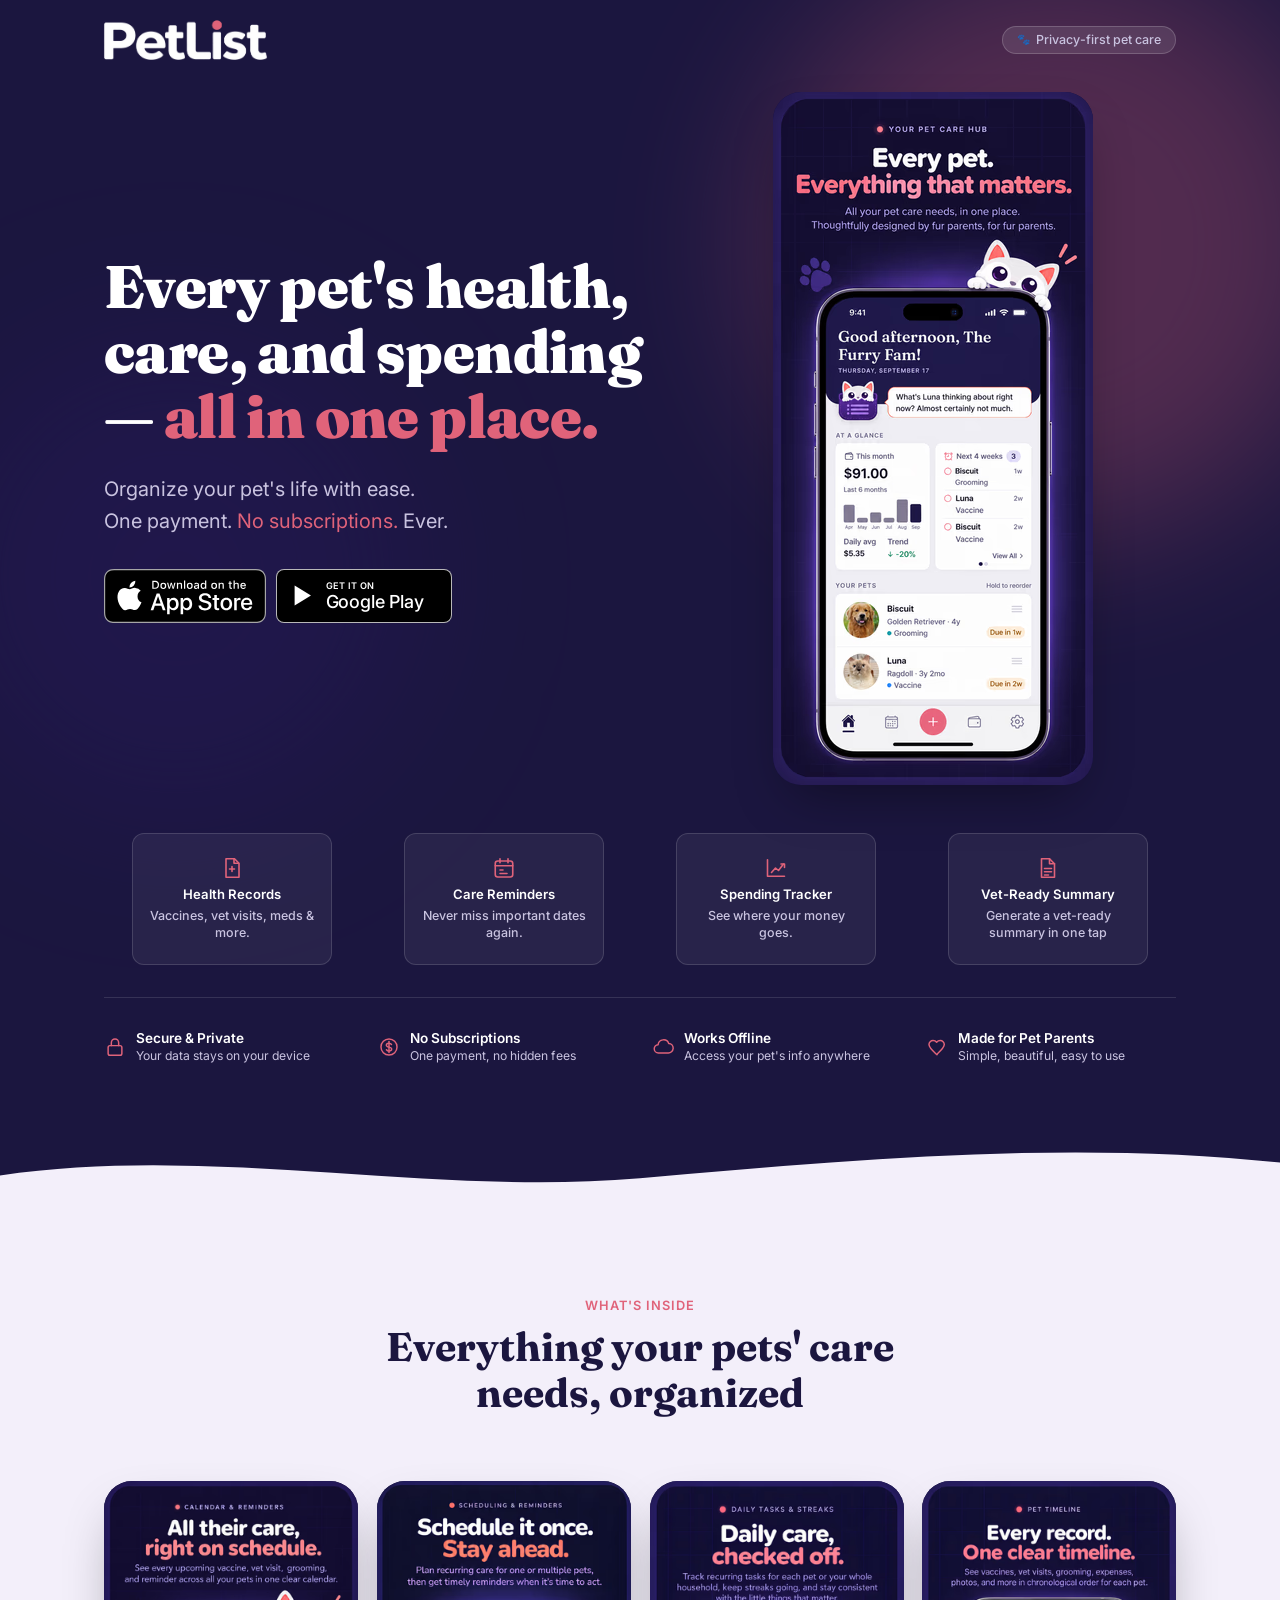
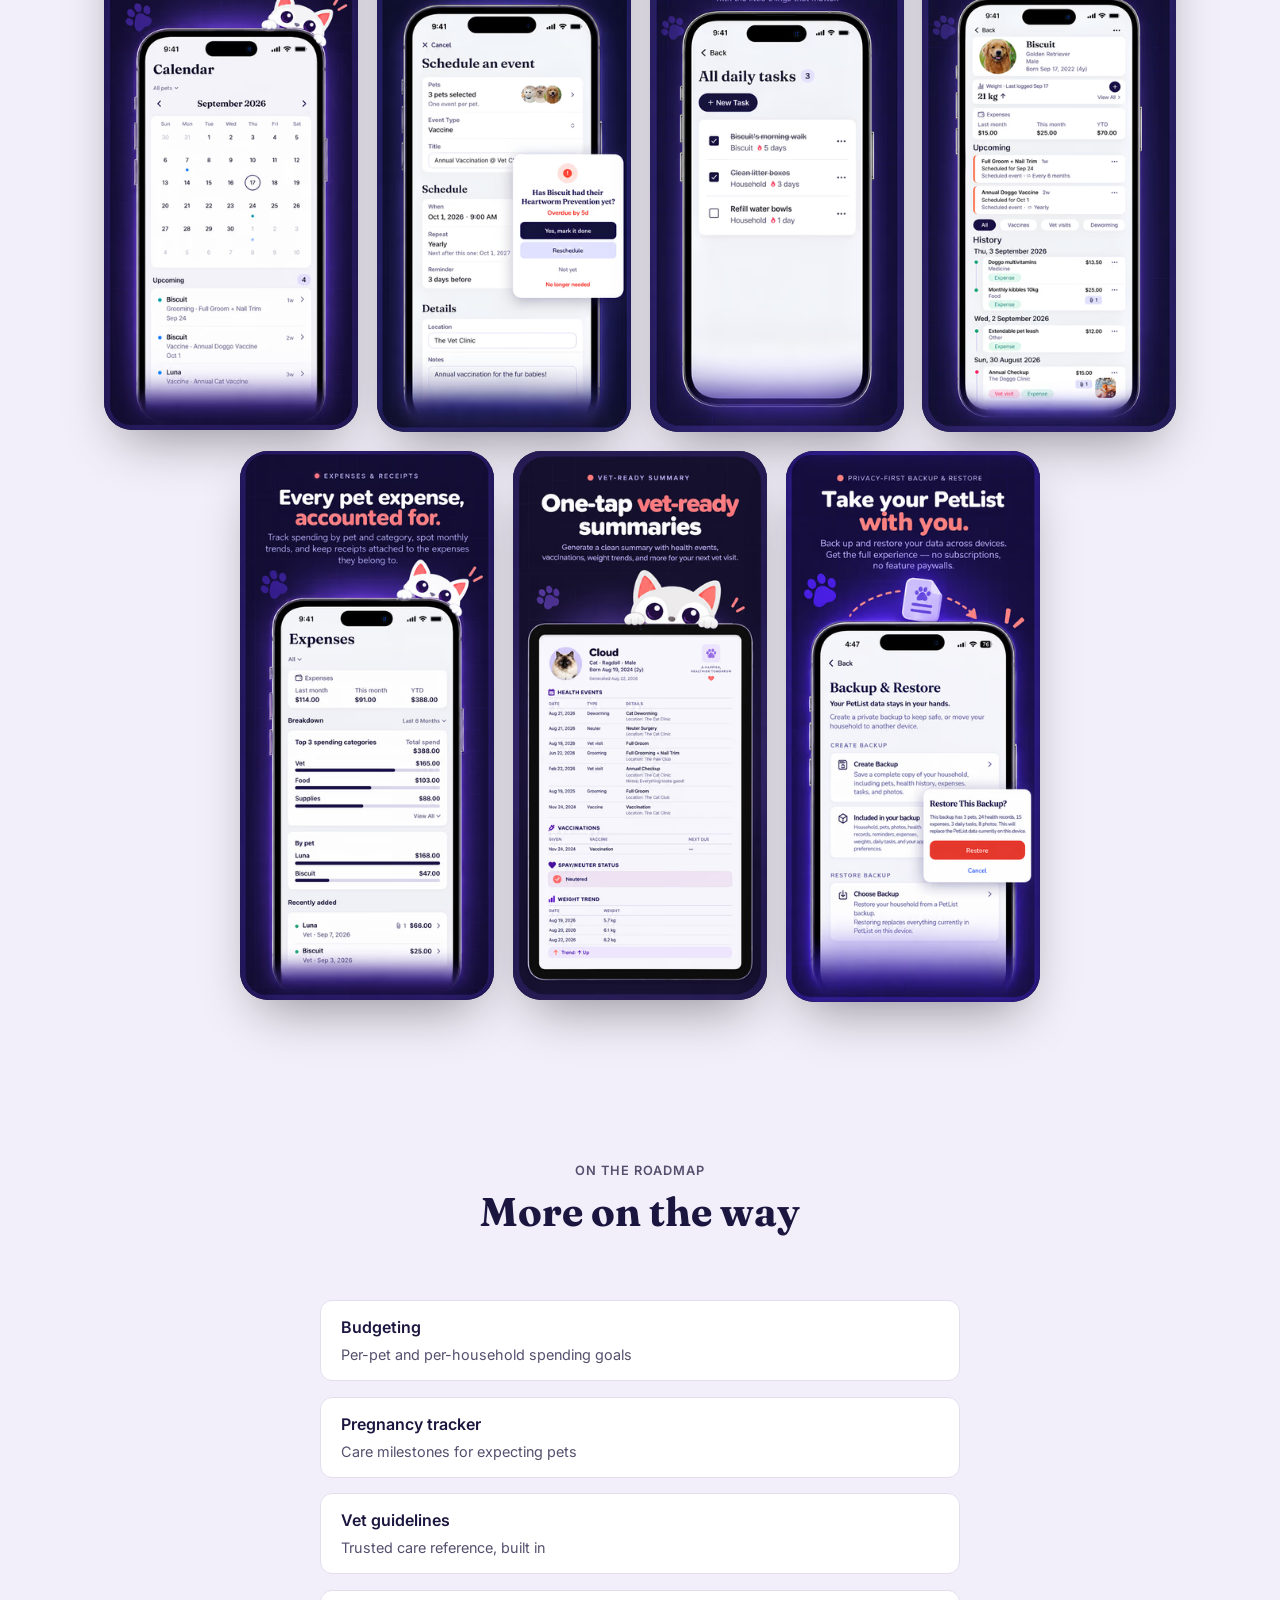
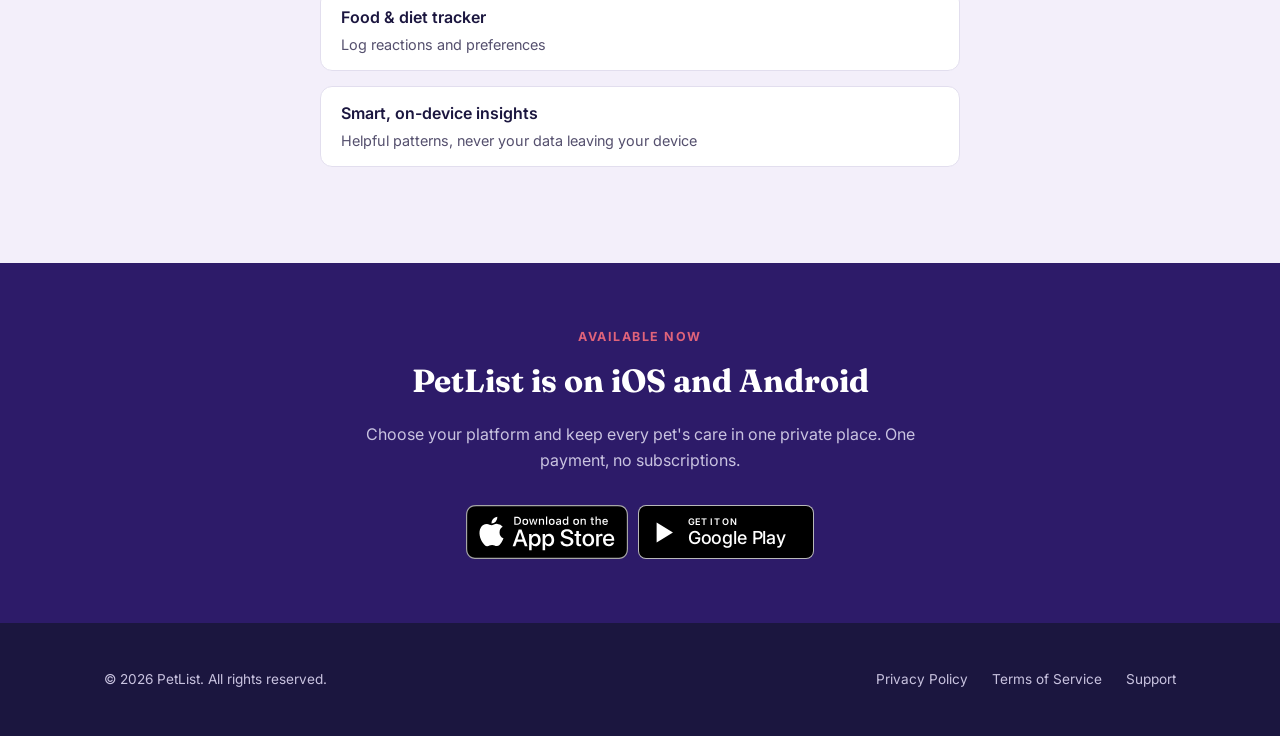
==== commit 495cf282: "PET-448/449 sharpen marketing visuals and update wordmark" ====
--- a/index.html
+++ b/index.html
@@ -10,7 +10,7 @@
 <meta property="og:type" content="website">
 <meta property="og:title" content="PetList — Multi-Pet Household Organizer">
 <meta property="og:description" content="Pay once, own it. No subscriptions, no cloud, no ads.">
-<meta property="og:image" content="https://mypetlist.app/assets/marketing/petlist_home-dashboard-web.jpg">
+<meta property="og:image" content="https://mypetlist.app/assets/marketing/store/og-dashboard.jpg">
 <meta property="og:url" content="https://mypetlist.app/">
 <meta name="twitter:card" content="summary_large_image">
 
@@ -24,9 +24,7 @@
 
 <link rel="preconnect" href="https://fonts.googleapis.com">
 <link rel="preconnect" href="https://fonts.gstatic.com" crossorigin>
-<!-- Caveat (PET-205 round 9, item 5) is a single small playful accent next
-     to the App Store badge, not a new body font -- one weight, one use. -->
-<link href="https://fonts.googleapis.com/css2?family=Fraunces:wght@600;700;900&family=Inter:wght@400;500;600;700&family=Caveat:wght@600&display=swap" rel="stylesheet">
+<link href="https://fonts.googleapis.com/css2?family=Fraunces:wght@600;700;900&family=Inter:wght@400;500;600;700&display=swap" rel="stylesheet">
 
 <link rel="stylesheet" href="css/styles.css">
 <noscript>
@@ -46,8 +44,7 @@
 <header class="site-header" id="site-header">
   <div class="container site-header-inner">
     <a class="brand" href="./" aria-label="PetList home">
-      <img class="brand-icon" src="assets/marketing/petlist_mascot-icon-web.png" alt="" width="128" height="128">
-      <span class="brand-word" aria-hidden="true"><span class="brand-word-pet">pet</span><span class="brand-word-list">list</span></span>
+      <img class="brand-image" src="assets/marketing/petlist-wordmark-reversed.png" alt="" width="1560" height="384">
     </a>
     <p class="trust-badge"><span class="trust-badge-glyph" aria-hidden="true">🐾</span>Privacy-first pet care</p>
   </div>
@@ -75,22 +72,16 @@
             </span>
           </a>
         </div>
-        <span class="cta-note">
-          <svg class="cta-note-arrow" viewBox="0 0 64 40" aria-hidden="true" focusable="false">
-            <path d="M60,9 C44,5 22,8 9,20"/>
-            <path d="M9,20 L20,15"/>
-            <path d="M9,20 L17,27"/>
-          </svg>
-          <span class="cta-note-text">One-time payment.<br>Yours forever.</span>
-        </span>
       </div>
     </div>
 
     <div class="hero-visual">
       <figure class="store-shot store-shot--hero">
         <img src="assets/marketing/store/dash.avif"
+             srcset="assets/marketing/store/dash.avif 320w, assets/marketing/store/dash-800.avif 800w"
+             sizes="(max-width: 410px) 78vw, 320px"
              alt="PetList dashboard showing household spending, upcoming care, and pet cards for Biscuit and Luna"
-             width="320" height="696" decoding="async" fetchpriority="high">
+             width="320" height="693" decoding="async" fetchpriority="high">
       </figure>
     </div>
   </div>
@@ -98,19 +89,14 @@
   <!-- Sibling of .hero-body, NOT a child of it: dropping this into
        .hero-copy would make the left column roughly twice the height of the
        right one, breaking the grid's align-items:center and dragging the
-       phone to the middle of a very tall row. As a sibling the 860px
+       screenshot to the middle of a very tall row. As a sibling the 860px
        two-column rule needs no change at all. -->
   <div class="container hero-extras">
-    <!-- Round 10 left these chips as non-triggers (see css/styles.css);
-         round 11 removes the fifth "All in One Place" item outright in
-         favor of a fourth, Vet-Ready Summary, folded in from the former
-         standalone .vet-card below -- see that class's own removal note in
-         css/styles.css. petlist_{pet-timeline,calendar,expenses,
-         home-dashboard}-preview.jpg remain orphaned -- still on disk,
-         referenced nowhere -- a cleanup pass still isn't in scope here. -->
+    <!-- These feature summaries are static content. The store screenshots
+         below provide the detailed visual tour. -->
     <ul class="feature-row">
       <li>
-        <button type="button" class="feature-chip">
+        <div class="feature-chip">
           <svg class="feature-icon" viewBox="0 0 24 24" aria-hidden="true" focusable="false">
             <path d="M6 2.75h8.5L19 7.25v14H6z"/>
             <path d="M14 2.75v4.5h4.5"/>
@@ -118,10 +104,10 @@
           </svg>
           <span class="feature-label">Health Records</span>
           <span class="feature-desc">Vaccines, vet visits, meds &amp; more.</span>
-        </button>
+        </div>
       </li>
       <li>
-        <button type="button" class="feature-chip">
+        <div class="feature-chip">
           <svg class="feature-icon" viewBox="0 0 24 24" aria-hidden="true" focusable="false">
             <rect x="3.25" y="5" width="17.5" height="16" rx="2.5"/>
             <path d="M3.25 9.75h17.5M8 2.75v4M16 2.75v4"/>
@@ -129,10 +115,10 @@
           </svg>
           <span class="feature-label">Care Reminders</span>
           <span class="feature-desc">Never miss important dates again.</span>
-        </button>
+        </div>
       </li>
       <li>
-        <button type="button" class="feature-chip">
+        <div class="feature-chip">
           <svg class="feature-icon" viewBox="0 0 24 24" aria-hidden="true" focusable="false">
             <path d="M3.5 20.25V3.75M3.5 20.25h17"/>
             <path d="M7.5 16.5l4-4.5 3 2.5 5-6.5"/>
@@ -140,10 +126,10 @@
           </svg>
           <span class="feature-label">Spending Tracker</span>
           <span class="feature-desc">See where your money goes.</span>
-        </button>
+        </div>
       </li>
       <li>
-        <button type="button" class="feature-chip">
+        <div class="feature-chip">
           <svg class="feature-icon" viewBox="0 0 24 24" aria-hidden="true" focusable="false">
             <path d="M5.5 2.75h8L18.5 7.75v13.5h-13z"/>
             <path d="M13.5 2.75v5h5"/>
@@ -151,7 +137,7 @@
           </svg>
           <span class="feature-label">Vet-Ready Summary</span>
           <span class="feature-desc">Generate a vet-ready summary in one tap</span>
-        </button>
+        </div>
       </li>
     </ul>
 
@@ -211,38 +197,52 @@
       <div class="store-gallery" role="list" aria-label="PetList feature highlights">
         <figure class="store-shot store-shot-card scroll-fade" role="listitem">
           <img src="assets/marketing/store/calendar.avif"
+               srcset="assets/marketing/store/calendar.avif 320w, assets/marketing/store/calendar-800.avif 800w"
+               sizes="(max-width: 760px) min(78vw, 320px), (max-width: 1199px) min(44vw, 320px), min(24vw, 254px)"
                alt="PetList Calendar showing upcoming grooming and vaccine care across Biscuit and Luna"
-               width="320" height="696" loading="lazy" decoding="async">
+               width="320" height="693" loading="lazy" decoding="async">
         </figure>
         <figure class="store-shot store-shot-card scroll-fade" role="listitem">
           <img src="assets/marketing/store/schedule-reminders.avif"
+               srcset="assets/marketing/store/schedule-reminders.avif 320w, assets/marketing/store/schedule-reminders-800.avif 800w"
+               sizes="(max-width: 760px) min(78vw, 320px), (max-width: 1199px) min(44vw, 320px), min(24vw, 254px)"
                alt="PetList Schedule an event form with recurring care, reminders, and an overdue care prompt"
-               width="320" height="696" loading="lazy" decoding="async">
+               width="320" height="695" loading="lazy" decoding="async">
         </figure>
         <figure class="store-shot store-shot-card scroll-fade" role="listitem">
           <img src="assets/marketing/store/daily-tasks.avif"
+               srcset="assets/marketing/store/daily-tasks.avif 320w, assets/marketing/store/daily-tasks-800.avif 800w"
+               sizes="(max-width: 760px) min(78vw, 320px), (max-width: 1199px) min(44vw, 320px), min(24vw, 254px)"
                alt="PetList Daily Tasks showing recurring household and pet care streaks"
-               width="320" height="696" loading="lazy" decoding="async">
+               width="320" height="695" loading="lazy" decoding="async">
         </figure>
         <figure class="store-shot store-shot-card scroll-fade" role="listitem">
           <img src="assets/marketing/store/timeline-history.avif"
+               srcset="assets/marketing/store/timeline-history.avif 320w, assets/marketing/store/timeline-history-800.avif 800w"
+               sizes="(max-width: 760px) min(78vw, 320px), (max-width: 1199px) min(44vw, 320px), min(24vw, 254px)"
                alt="PetList pet timeline for Biscuit with upcoming care, weight, expenses, and history"
-               width="320" height="696" loading="lazy" decoding="async">
+               width="320" height="695" loading="lazy" decoding="async">
         </figure>
         <figure class="store-shot store-shot-card scroll-fade" role="listitem">
           <img src="assets/marketing/store/expense.avif"
+               srcset="assets/marketing/store/expense.avif 320w, assets/marketing/store/expense-800.avif 800w"
+               sizes="(max-width: 760px) min(78vw, 320px), (max-width: 1199px) min(44vw, 320px), min(24vw, 254px)"
                alt="PetList Expenses showing monthly totals, category breakdown, spending by pet, and recent expenses"
-               width="320" height="696" loading="lazy" decoding="async">
+               width="320" height="693" loading="lazy" decoding="async">
         </figure>
         <figure class="store-shot store-shot-card scroll-fade" role="listitem">
           <img src="assets/marketing/store/vet-summary.avif"
+               srcset="assets/marketing/store/vet-summary.avif 320w, assets/marketing/store/vet-summary-800.avif 800w"
+               sizes="(max-width: 760px) min(78vw, 320px), (max-width: 1199px) min(44vw, 320px), min(24vw, 254px)"
                alt="PetList vet-ready summary showing health events, vaccinations, neuter status, and weight trend"
-               width="320" height="696" loading="lazy" decoding="async">
+               width="320" height="693" loading="lazy" decoding="async">
         </figure>
         <figure class="store-shot store-shot-card scroll-fade" role="listitem">
           <img src="assets/marketing/store/backup.avif"
+               srcset="assets/marketing/store/backup.avif 320w, assets/marketing/store/backup-800.avif 800w"
+               sizes="(max-width: 760px) min(78vw, 320px), (max-width: 1199px) min(44vw, 320px), min(24vw, 254px)"
                alt="PetList Backup and Restore screen showing private household backup and restore controls"
-               width="320" height="696" loading="lazy" decoding="async">
+               width="320" height="695" loading="lazy" decoding="async">
         </figure>
       </div>
     </div>
@@ -426,11 +426,6 @@
       // .scroll-fade to its resting visible state with !important, so
       // there's nothing for this script to do.
     } else if (!(window.CSS && CSS.supports && CSS.supports('animation-timeline', 'view()'))) {
-      // PET-205 round 5: the vet-PDF preview (.doc-peek-trigger) dropped its
-      // bespoke rotate/translateX slide-in along with the horizontal-scroll
-      // treatment it used to accompany -- it's a plain .scroll-fade element
-      // now like everything else, so this fallback no longer needs to
-      // special-case it at all.
       var fadeTargets = Array.prototype.slice.call(
         document.querySelectorAll('.scroll-fade')
       );
--- a/css/styles.css
+++ b/css/styles.css
@@ -14,10 +14,6 @@
 
   --font-display: "Fraunces", Georgia, serif;
   --font-body: "Inter", -apple-system, BlinkMacSystemFont, "Segoe UI", sans-serif;
-  /* Single-use accent (round 9, item 5): the hand-drawn note beside the App
-     Store badge, and nothing else. Not mirrored into build.js's STYLE --
-     the legal pages don't use it. */
-  --font-script: "Caveat", "Segoe Script", cursive;
 
   --space-1: 8px;
   --space-2: 16px;
@@ -262,7 +258,7 @@
 /* ---------- Persistent site header (PET-205 follow-up item 5) ---------- */
 /* Fixed so it survives past the hero; transparent/large at rest, shrinks
    and gains a blurred backdrop once scrolled past the hero, so it stays
-   legible over both the lavender showcase and purple waitlist sections
+   legible over both the lavender showcase and purple store availability sections
    below. position:fixed keeps it out of document flow, so its own size
    change on scroll can never shift any other content -- CLS stays 0. */
 .site-header {
@@ -293,96 +289,27 @@
   gap: var(--space-2);
 }
 
-/* ---------- Brand lockup (PET-205 round 9, item 1) ---------- */
-/* Replaces the single petlist_icon-banner-web.png image with the mascot
-   icon plus LIVE text, so the wordmark is selectable, scales crisply, and
-   costs 7KB instead of 27KB. The banner PNG itself is deliberately NOT
-   deleted from the repo -- build.js:219 and both generated legal pages
-   still reference it (they carry their own inline <style> and don't load
-   this file at all, so nothing here affects them).
-
-   The chip sits behind the ICON AND THE TEXT TOGETHER, which is the whole
-   design problem this element poses: .site-header's background is dark in
-   every state it has -- transparent over --purple-deep at rest, and
-   rgba(27,22,63,0.82) once .is-scrolled -- so there is no state in which a
-   #1B163F "pet" is legible without a light surface underneath it. One chip
-   behind the whole lockup is also live-text parity with the shipped banner
-   image (and with the App Store icon), rather than a compromise.
-
-   CHIP MUST BE #FFFFFF, NOT --lavender. Measured: coral #E0637A on
-   --lavender #F3EFFA is 2.97:1, which fails the 3:1 floor; on #FFFFFF it
-   is 3.37:1, which passes AA-large. "pet" #1B163F on #FFFFFF is 17.03:1.
-   That 3.37:1 only counts as AA-large while "list" renders at >=18.66px
-   bold -- which is what pins the scrolled font-size below to 1.2rem
-   (19.2px) rather than following the old brand-mark's proportional 56->44
-   shrink down to ~18.4px.
-
-   Rejected, worth recording: a chip behind the mascot only with "pet" in
-   white (loses the purple/coral pairing entirely and diverges from the
-   App Store mark, leaving the chip reading as an unrelated badge beside
-   floating text); and no chip at all with a text-shadow halo behind the
-   purple (illegible purple-on-purple at 20px, and fails contrast anyway). */
+/* The reversed app wordmark remains legible over both header backgrounds. */
 .site-header .brand {
   display: inline-flex;
   align-items: center;
-  gap: 6px;
-  /* Asymmetric: the mascot PNG carries ~10% transparent padding of its own
-     (the app icon's safe area, deliberately left untrimmed so it doesn't
-     render larger here than everywhere else it appears), so a symmetric
-     chip would look right-heavy. */
-  padding: 6px 12px 6px 6px;
-  background: var(--lavender-card);
-  border-radius: 14px;
   text-decoration: none;
-  /* Keeps the chip from looking pasted onto flat purple. Dropped once the
-     header has its own shadow. */
-  box-shadow: 0 2px 10px -4px rgba(0, 0, 0, 0.35);
-  transition: padding 0.3s var(--ease-standard), box-shadow 0.3s var(--ease-standard);
-}
-
-.site-header.is-scrolled .brand {
-  padding: 5px 10px 5px 5px;
-  box-shadow: none;
-}
-
-/* 6 + 40 + 6 = 52px chip + the header's own 20/20 padding = 92px, which is
-   exactly the constant .hero { padding-top } compensates with. Changing
-   either the icon height or the chip padding means re-checking that sum. */
-.site-header .brand-icon {
+}
+
+.site-header .brand-image {
   height: 40px;
   width: auto;
   display: block;
   transition: height 0.3s var(--ease-standard);
 }
 
-.site-header.is-scrolled .brand-icon {
-  height: 32px;
-}
-
-.site-header .brand-word {
-  font-family: var(--font-display);
-  font-weight: 700;
-  font-size: 1.35rem;
-  line-height: 1;
-  letter-spacing: -0.01em;
-  transition: font-size 0.3s var(--ease-standard);
-}
-
-/* Not 1.15rem: see the AA-large note above -- 1.2rem is 19.2px, the
-   smallest size at which coral-on-white's 3.37:1 still qualifies. */
-.site-header.is-scrolled .brand-word {
-  font-size: 1.2rem;
-}
-
-.brand-word-pet { color: var(--purple-deep); }
-.brand-word-list { color: var(--coral); }
+.site-header.is-scrolled .brand-image {
+  height: 34px;
+}
 
 /* ---------- Trust badge (PET-205 round 9, item 2) ---------- */
 /* A <p>, not a button or link -- it states something, it doesn't do
-   anything. Deliberately quiet: this hero now carries four separate
-   "you only pay once" statements (this badge's privacy framing, the
-   subhead, the CTA annotation, and the trust bar's No Subscriptions item),
-   all ticket-mandated, so none of them should shout. --on-dark-secondary
+   anything. Deliberately quiet beside the wordmark. --on-dark-secondary
    on --purple-deep measures 10.03:1.
 
    white-space:nowrap makes this the one element in the header that can
@@ -412,9 +339,14 @@
   line-height: 1;
 }
 
+@media (max-width: 519px) {
+  .site-header .brand-image { height: 34px; }
+  .site-header.is-scrolled .brand-image { height: 30px; }
+}
+
 @media (max-width: 359px) {
-  .site-header .brand-icon { height: 32px; }
-  .site-header .brand-word { font-size: 1.05rem; }
+  .site-header .brand-image { height: 30px; }
+  .site-header.is-scrolled .brand-image { height: 28px; }
   .trust-badge { font-size: 0.64rem; padding: 5px 10px; }
 }
 
@@ -535,78 +467,14 @@
   animation-delay: 0.3s;
 }
 
-/* ---------- Hand-drawn CTA annotation (round 9, item 5) ---------- */
-/* One occurrence on the page, deliberately. Caveat is loaded at a single
-   weight for this one element -- a small playful accent, not a new body
-   font.
-
-   Both the explicit line-height here and the min-height on the wrapper
-   exist to stop the webfont swap reflowing the App Store badge: Caveat's
-   fallback metrics differ enough that a late swap would otherwise resize
-   this box and nudge the store CTA group. Reserving the space up front means the
-   swap repaints without moving anything, which is what keeps CLS at 0. */
-.cta-note {
-  display: flex;
-  align-items: center;
-  gap: var(--space-1);
-  min-height: 44px;
-  color: var(--on-dark-secondary);
-}
-
-.cta-note-arrow {
-  width: 52px;
-  height: 32px;
-  flex: none;
-  fill: none;
-  stroke: currentColor;
-  stroke-width: 1.7;
-  stroke-linecap: round;
-  stroke-linejoin: round;
-  opacity: 0.85;
-}
-
-.cta-note-text {
-  font-family: var(--font-script);
-  font-size: 1.15rem;
-  font-weight: 600;
-  line-height: 1.25;
-  white-space: nowrap;
-}
-
-/* Below the two-column breakpoint the CTA block is centred, so the note
-   stacks under the store badges and the arrow rotates to point back up at them.
-   From 860px the badge group and note sit side by side and the arrow points left. */
-.hero-cta {
-  display: flex;
-  flex-direction: column;
-  align-items: center;
-  gap: var(--space-1);
-}
-
-.hero-cta .cta-note-arrow {
-  transform: rotate(-118deg);
-}
-
-@media (min-width: 860px) {
-  .hero-cta {
-    flex-direction: row;
-    align-items: center;
-    gap: var(--space-2);
-  }
-
-  .hero-cta .cta-note-arrow {
-    transform: none;
-  }
-}
-
 /* ---------- Bottom trust bar (round 9, item 7) ---------- */
 /* auto-fit + minmax reflows 1 -> 2 -> 4 columns continuously across
    320-1440 with no breakpoints of its own, which is why it's used here
    rather than another media query.
 
    Separated from the vet card above by a hairline rather than being carded
-   itself: this hero already states "you only pay once" in the subhead, the
-   annotation and this bar's own second item, so the treatment stays quiet
+   itself: this hero already states "you only pay once" in the subhead and
+   this bar's second item, so the treatment stays quiet
    on purpose. */
 .trust-bar {
   list-style: none;
@@ -872,44 +740,7 @@
   background: rgba(255, 255, 255, 0.06);
   color: var(--on-dark);
   font-family: inherit;
-  cursor: pointer;
   text-align: center;
-  transition: background-color 0.18s var(--ease-standard), border-color 0.18s var(--ease-standard);
-}
-
-.feature-chip:hover,
-.feature-chip:focus-visible {
-  background: rgba(255, 255, 255, 0.11);
-  border-color: rgba(255, 255, 255, 0.26);
-}
-
-/* ---------- Hover/focus "pop" (round 11, item 3) ---------- */
-/* Purely a liveliness cue now -- there's no information left to reveal, so
-   nothing here needs to be additive/accessible the way round 10's
-   :hover/:focus-visible/.is-open trio was. Scoped inside
-   `(prefers-reduced-motion: no-preference)` rather than relying on a
-   transition-less snap: with the scale rule unconditional, a
-   reduced-motion user would still get an instant, un-eased jump to 1.08x
-   on focus, which is exactly the kind of motion this preference exists to
-   suppress even though "instant" has no animation to strip. Gating the
-   whole rule out is what makes "scale/pop disabled" literally true rather
-   than merely un-animated. The background/border tint above stays active
-   for both preferences -- a colour change isn't motion, and reduced-motion
-   users still get *some* hover/focus feedback. */
-@media (prefers-reduced-motion: no-preference) {
-  .feature-chip {
-    transition: background-color 0.18s var(--ease-standard), border-color 0.18s var(--ease-standard),
-                transform 0.15s var(--ease-standard), box-shadow 0.15s var(--ease-standard);
-  }
-
-  .feature-chip:hover,
-  .feature-chip:focus-visible {
-    transform: scale(1.08);
-    box-shadow: 0 14px 28px -10px rgba(0, 0, 0, 0.5);
-    /* Lifts the popped chip above its neighbours so the 1.08x scale-up
-       paints over the next card's edge instead of under it. */
-    z-index: 3;
-  }
 }
 
 .feature-icon {
@@ -928,14 +759,7 @@
   line-height: 1.25;
 }
 
-/* ---------- Feature subtitle (round 11) ---------- */
-/* Round 10's version of this class was an absolutely-positioned popover,
-   hidden until hover/focus/tap. That entire mechanism -- the .is-open
-   toggle, the position:absolute/opacity transition, the click handler in
-   index.html -- is gone: the subtitle is now plain static content, always
-   in the card's normal flow, always visible, no interaction required to
-   read it. It was already never aria-hidden and never removed from the
-   DOM, so screen reader behaviour is unchanged by this simplification. */
+/* Static feature subtitle, visible without interaction. */
 .feature-desc {
   font-size: 0.78rem;
   font-weight: 500;
@@ -977,19 +801,30 @@
 
 .store-gallery {
   display: grid;
-  grid-template-columns: repeat(3, minmax(0, 320px));
+  grid-template-columns: repeat(8, minmax(0, 1fr));
   justify-content: center;
   align-items: start;
-  gap: clamp(18px, 2vw, 28px);
+  gap: clamp(16px, 1.5vw, 22px);
 }
 
 .store-shot-card {
   width: 100%;
-}
-
-@media (min-width: 761px) and (max-width: 1050px) {
+  grid-column: span 2;
+}
+
+/* Center the three cards in the second row of the four-column gallery. */
+.store-shot-card:nth-child(5) {
+  grid-column: 2 / span 2;
+}
+
+@media (min-width: 761px) and (max-width: 1199px) {
   .store-gallery {
     grid-template-columns: repeat(2, minmax(0, 320px));
+  }
+
+  .store-shot-card,
+  .store-shot-card:nth-child(5) {
+    grid-column: auto;
   }
 }
 
@@ -1242,22 +1077,15 @@
   .trust-badge,
   .hero-extras,
   .feature-row,
-  .trust-bar,
-  .cta-note {
+  .trust-bar {
     animation: none !important;
     opacity: 1 !important;
     transform: none !important;
   }
 
-  .feature-chip {
-    transition: none !important;
-  }
-
-
   .site-header,
   .site-header .brand,
-  .site-header .brand-icon,
-  .site-header .brand-word {
+  .site-header .brand-image {
     transition: none !important;
   }
 
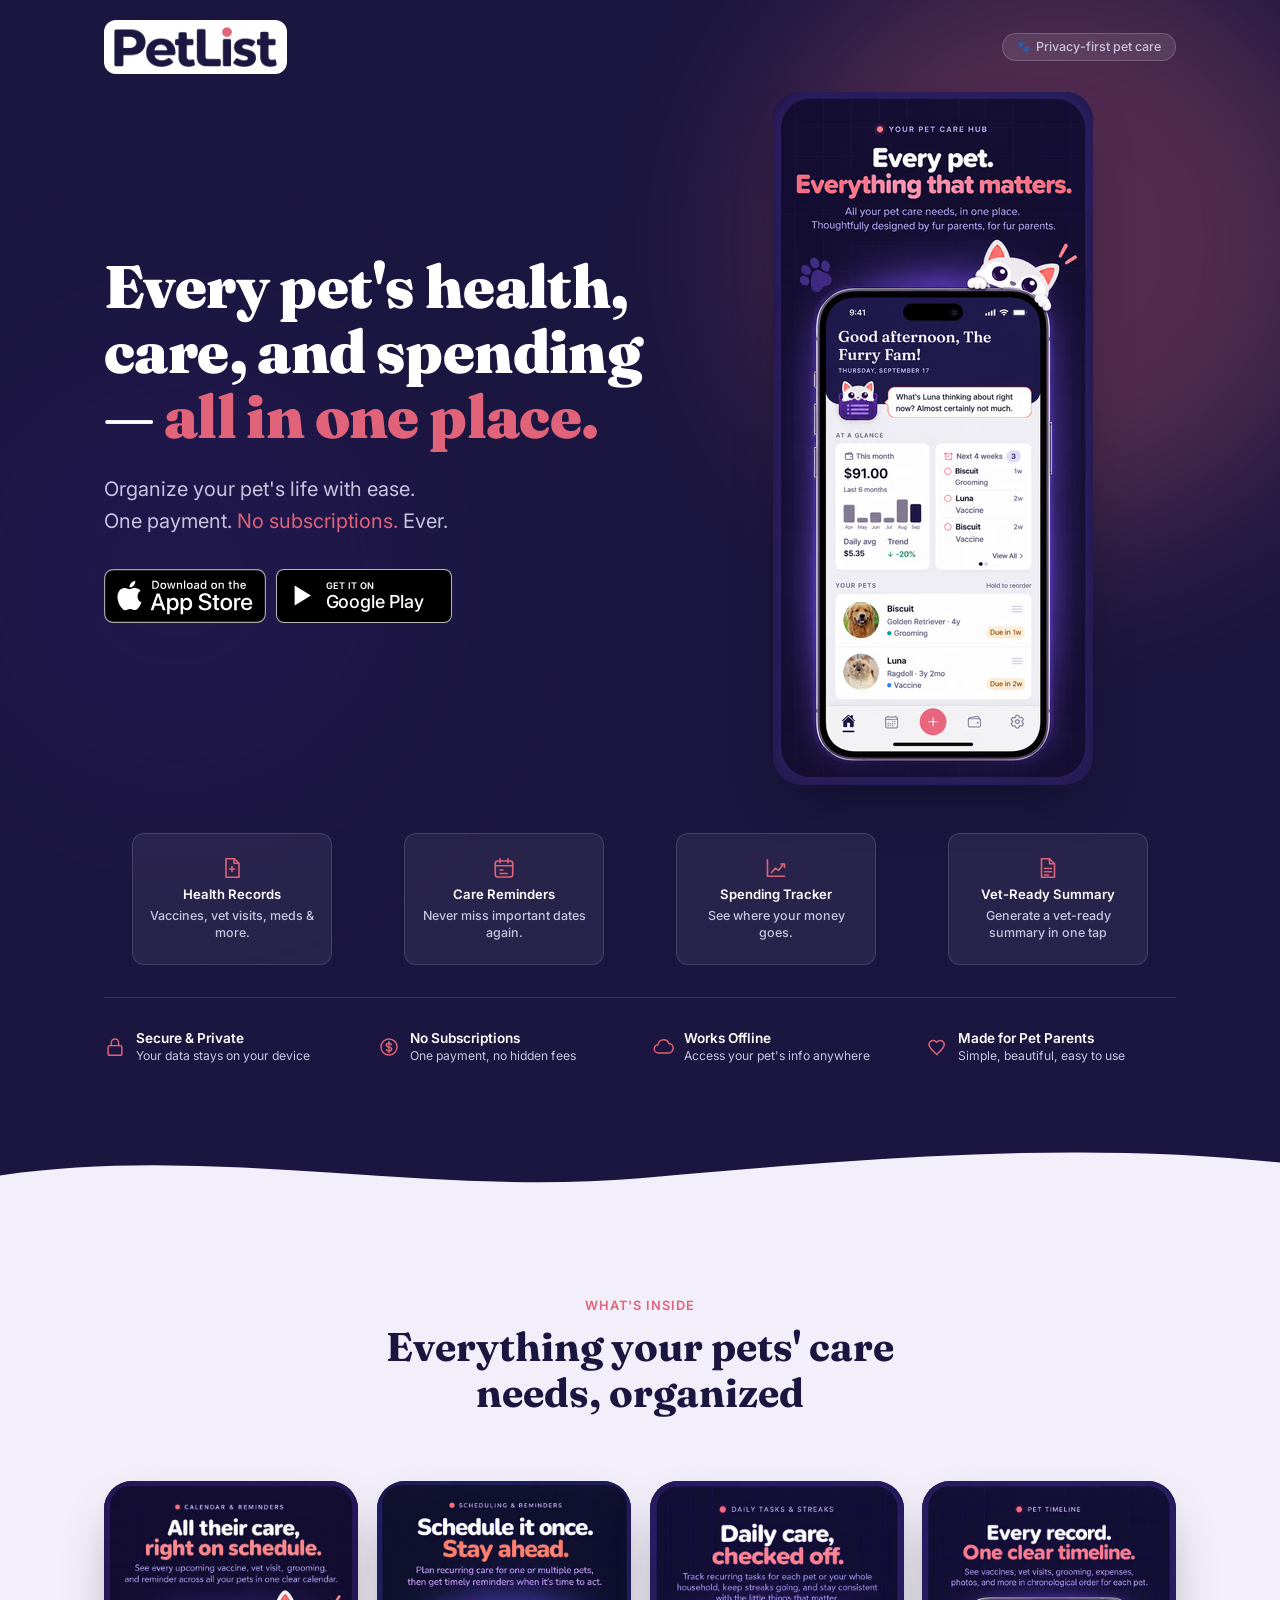
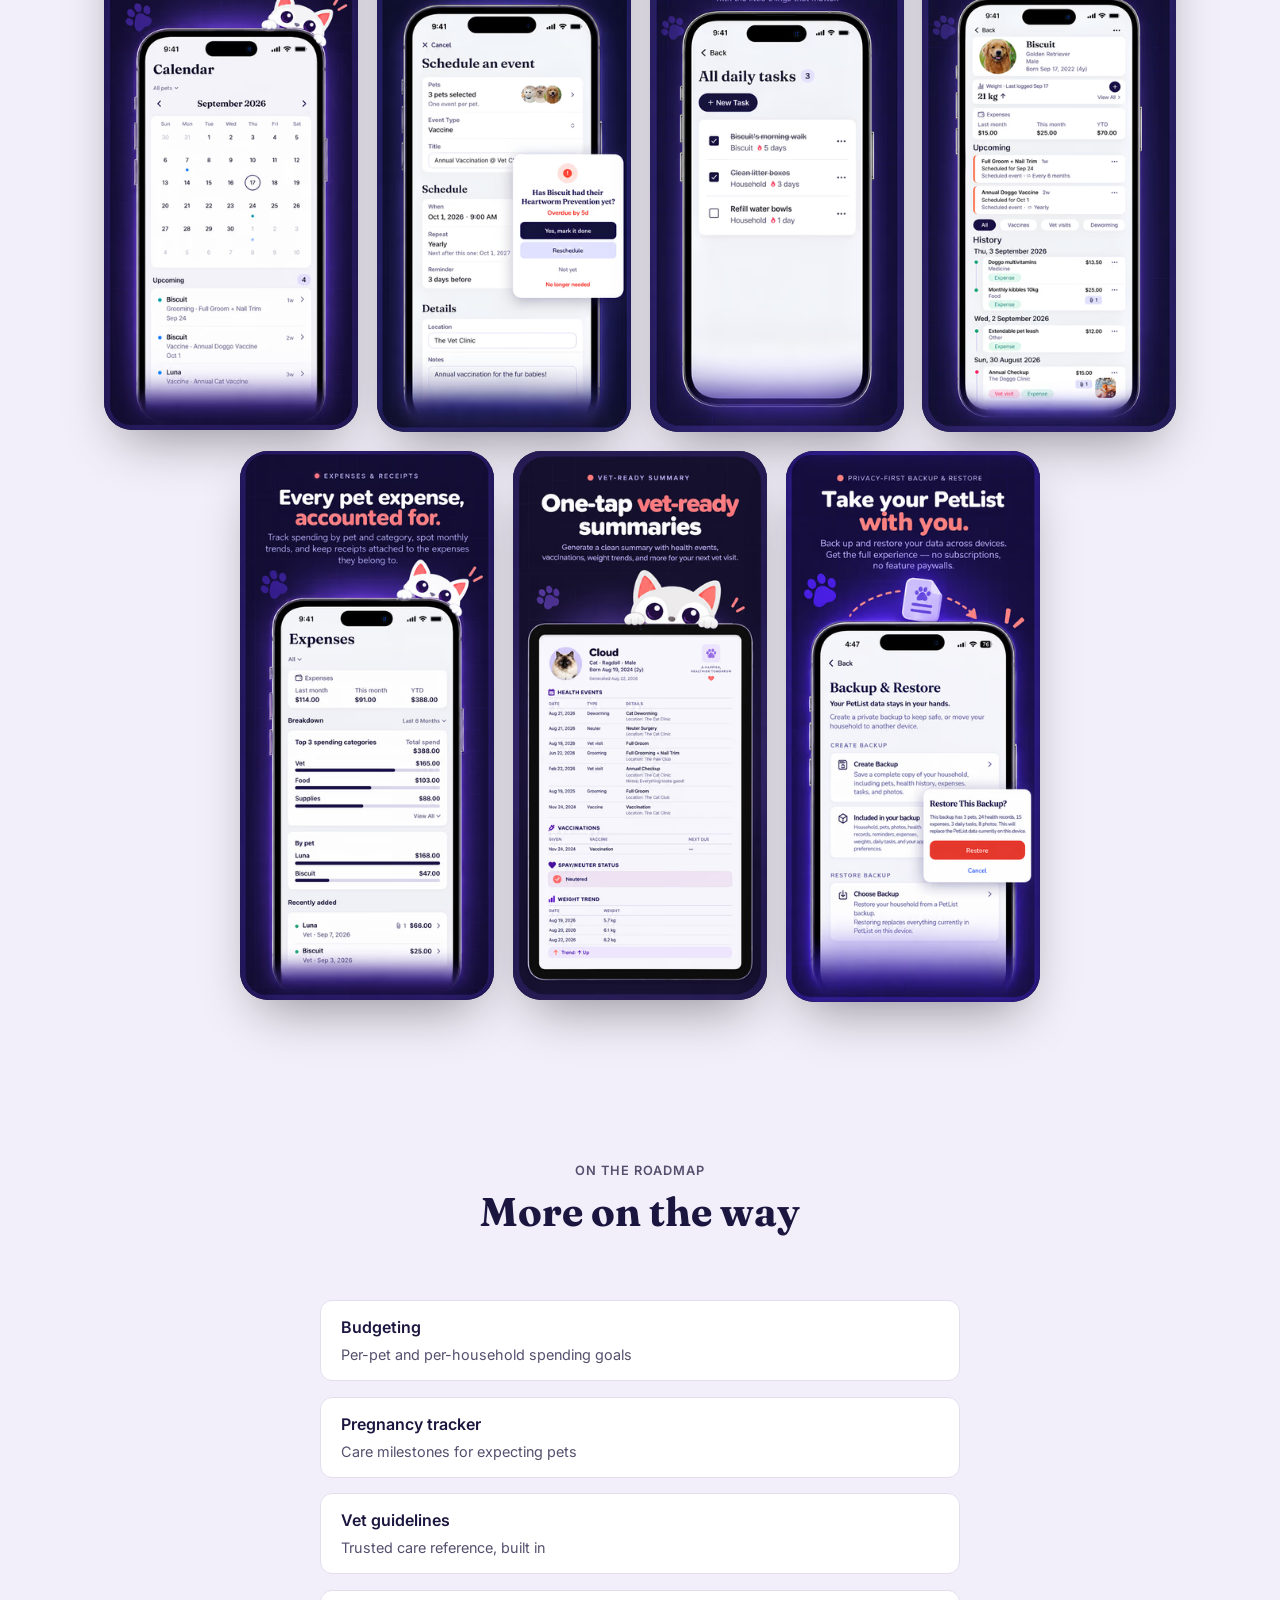
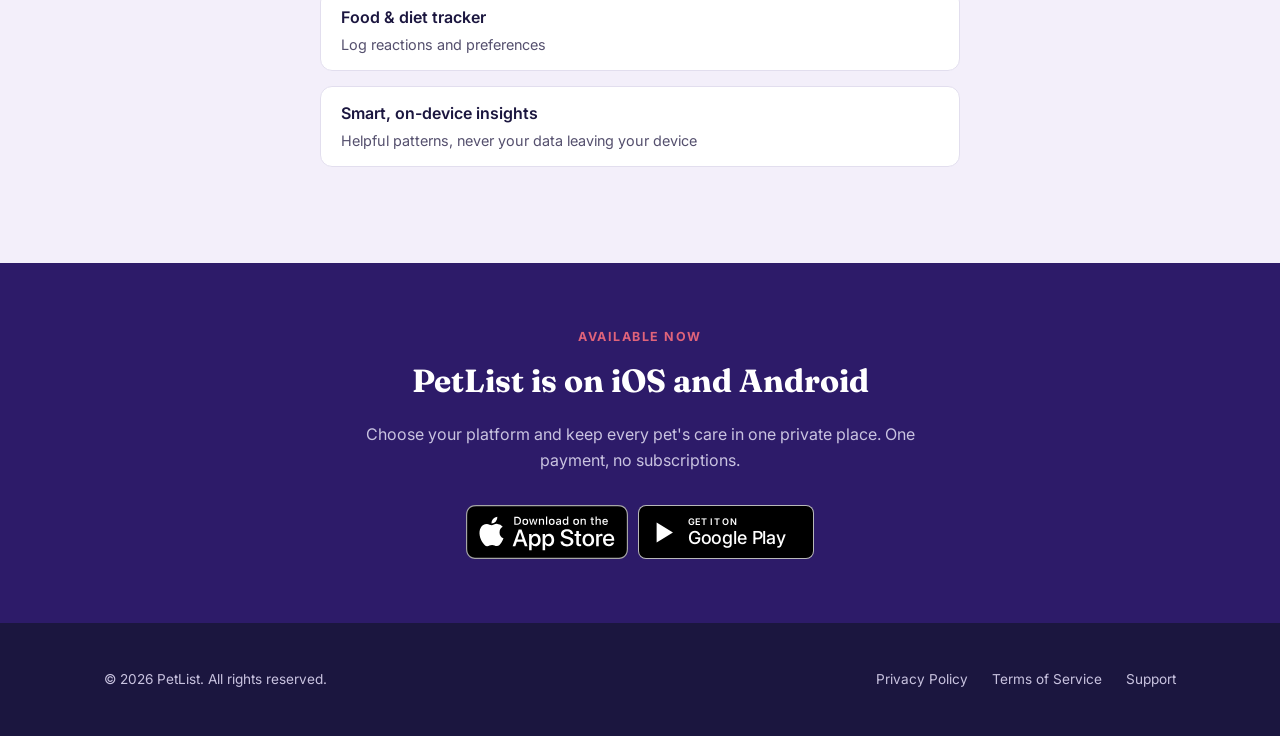
==== commit 29743456: "PET-448/449 use approved PetList wordmark" ====
--- a/index.html
+++ b/index.html
@@ -44,7 +44,7 @@
 <header class="site-header" id="site-header">
   <div class="container site-header-inner">
     <a class="brand" href="./" aria-label="PetList home">
-      <img class="brand-image" src="assets/marketing/petlist-wordmark-reversed.png" alt="" width="1560" height="384">
+      <img class="brand-image" src="assets/marketing/petlist-wordmark.png" alt="" width="1560" height="384">
     </a>
     <p class="trust-badge"><span class="trust-badge-glyph" aria-hidden="true">🐾</span>Privacy-first pet care</p>
   </div>
--- a/css/styles.css
+++ b/css/styles.css
@@ -289,11 +289,19 @@
   gap: var(--space-2);
 }
 
-/* The reversed app wordmark remains legible over both header backgrounds. */
+/* The approved dark wordmark sits on a compact white surface over the header. */
 .site-header .brand {
   display: inline-flex;
   align-items: center;
+  padding: 7px 10px;
+  border-radius: 12px;
+  background: #fff;
   text-decoration: none;
+  transition: padding 0.3s var(--ease-standard);
+}
+
+.site-header.is-scrolled .brand {
+  padding: 5px 8px;
 }
 
 .site-header .brand-image {
@@ -340,13 +348,16 @@
 }
 
 @media (max-width: 519px) {
-  .site-header .brand-image { height: 34px; }
-  .site-header.is-scrolled .brand-image { height: 30px; }
+  .site-header .brand { padding: 6px 8px; }
+  .site-header.is-scrolled .brand { padding: 5px 7px; }
+  .site-header .brand-image { height: 27px; }
+  .site-header.is-scrolled .brand-image { height: 25px; }
 }
 
 @media (max-width: 359px) {
-  .site-header .brand-image { height: 30px; }
-  .site-header.is-scrolled .brand-image { height: 28px; }
+  .site-header .brand { padding: 5px 6px; }
+  .site-header .brand-image { height: 23px; }
+  .site-header.is-scrolled .brand-image { height: 22px; }
   .trust-badge { font-size: 0.64rem; padding: 5px 10px; }
 }
 
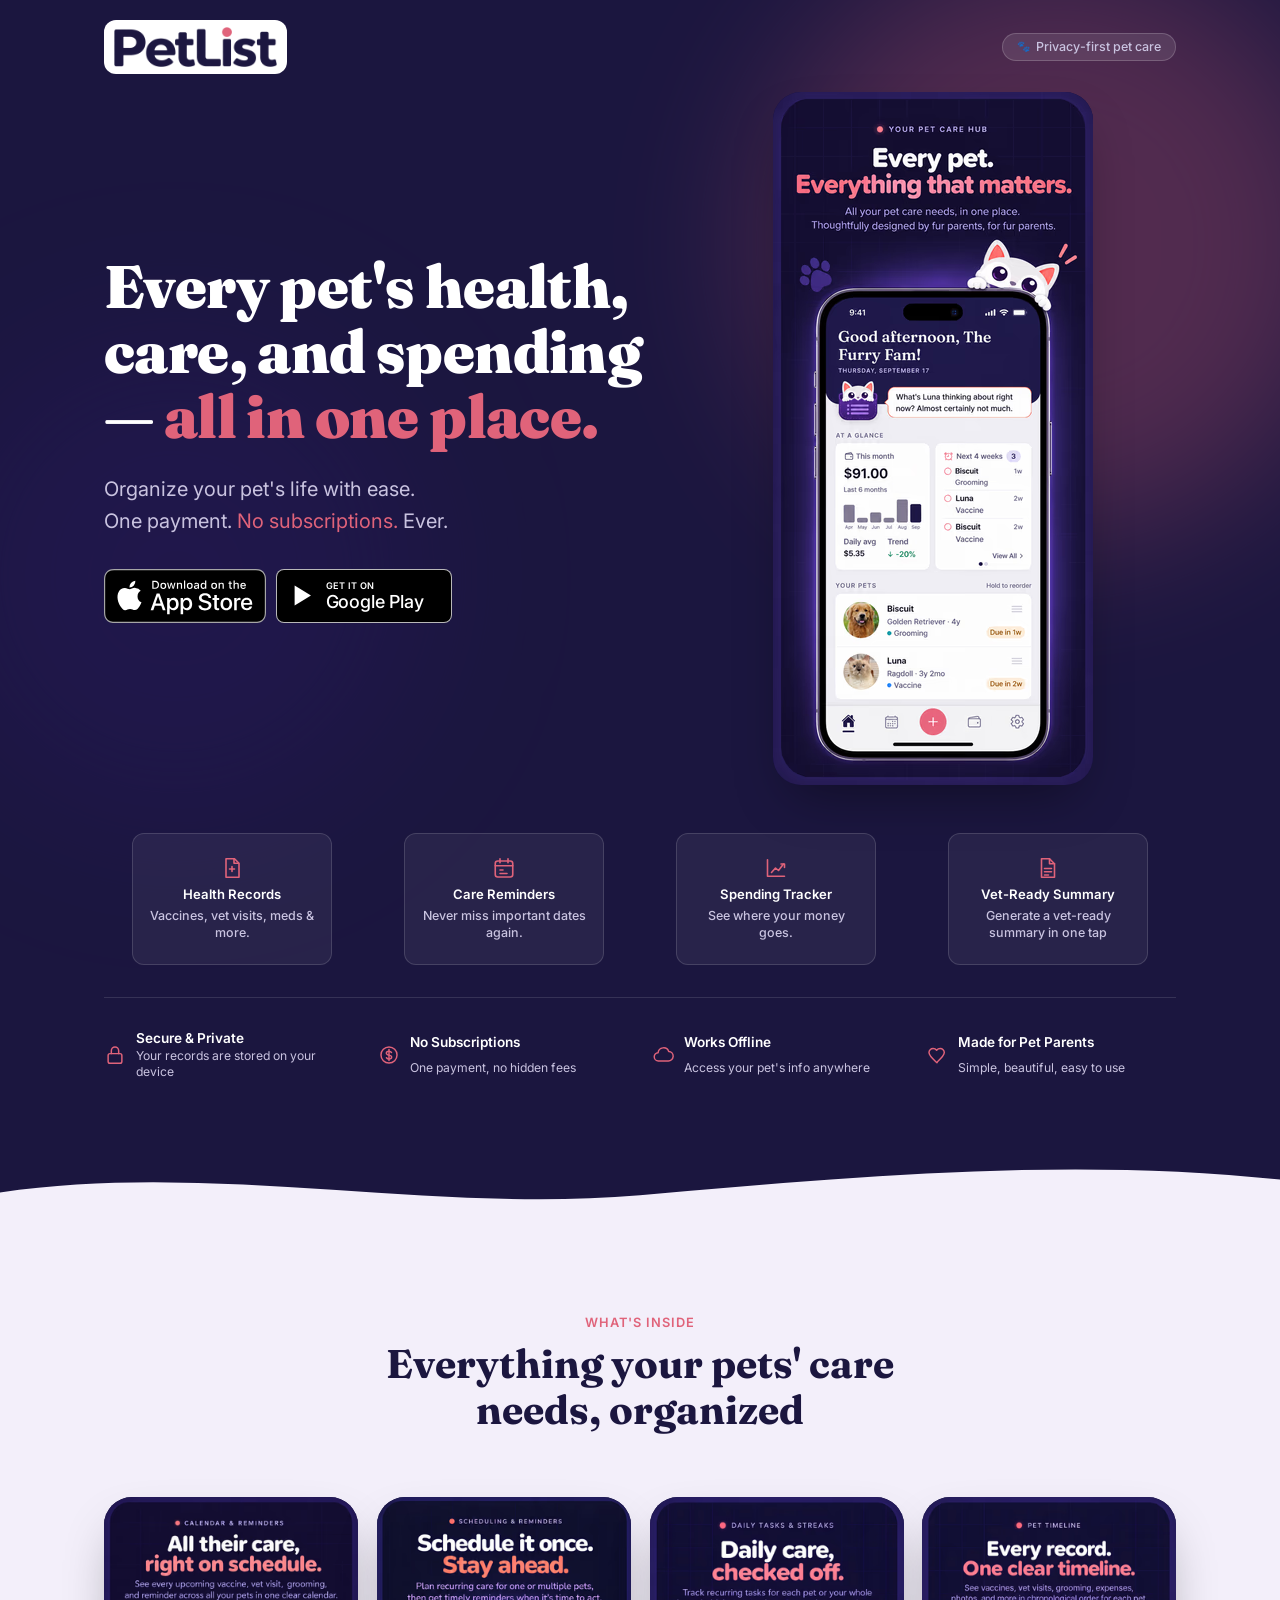
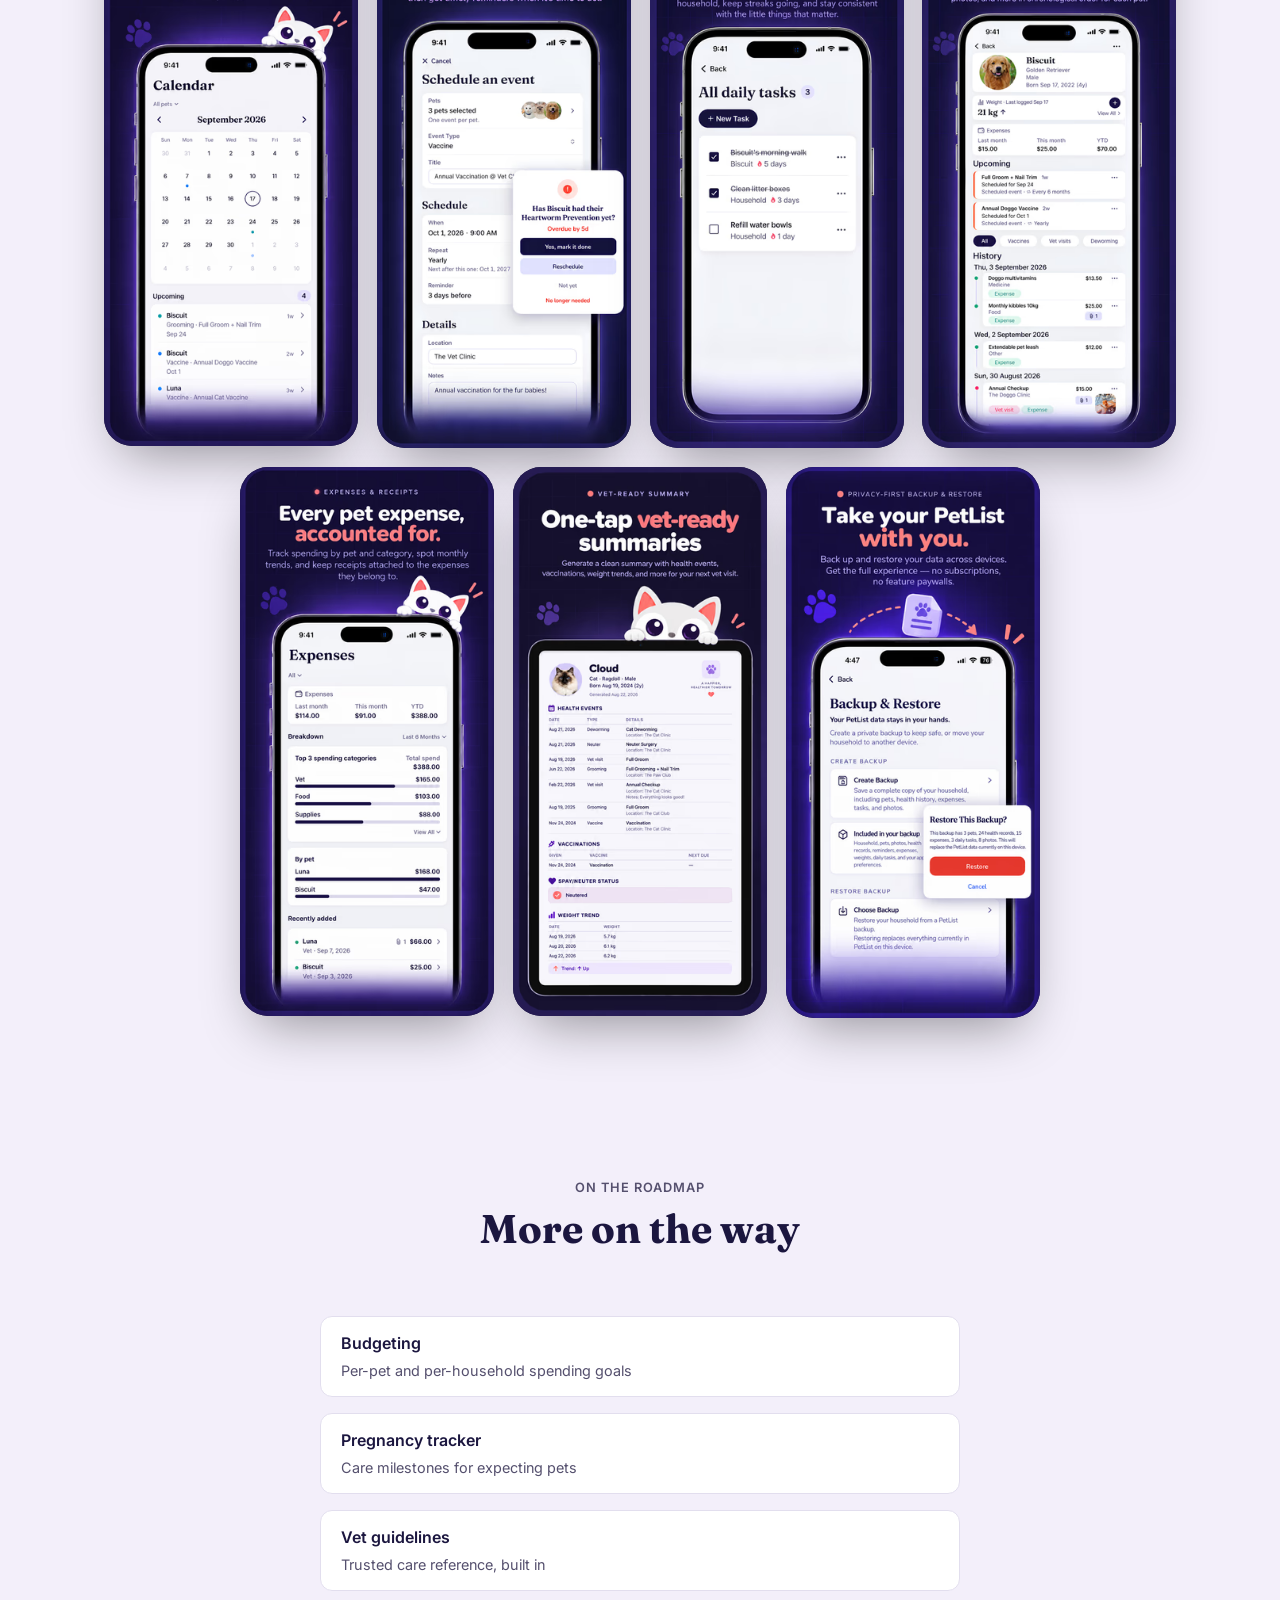
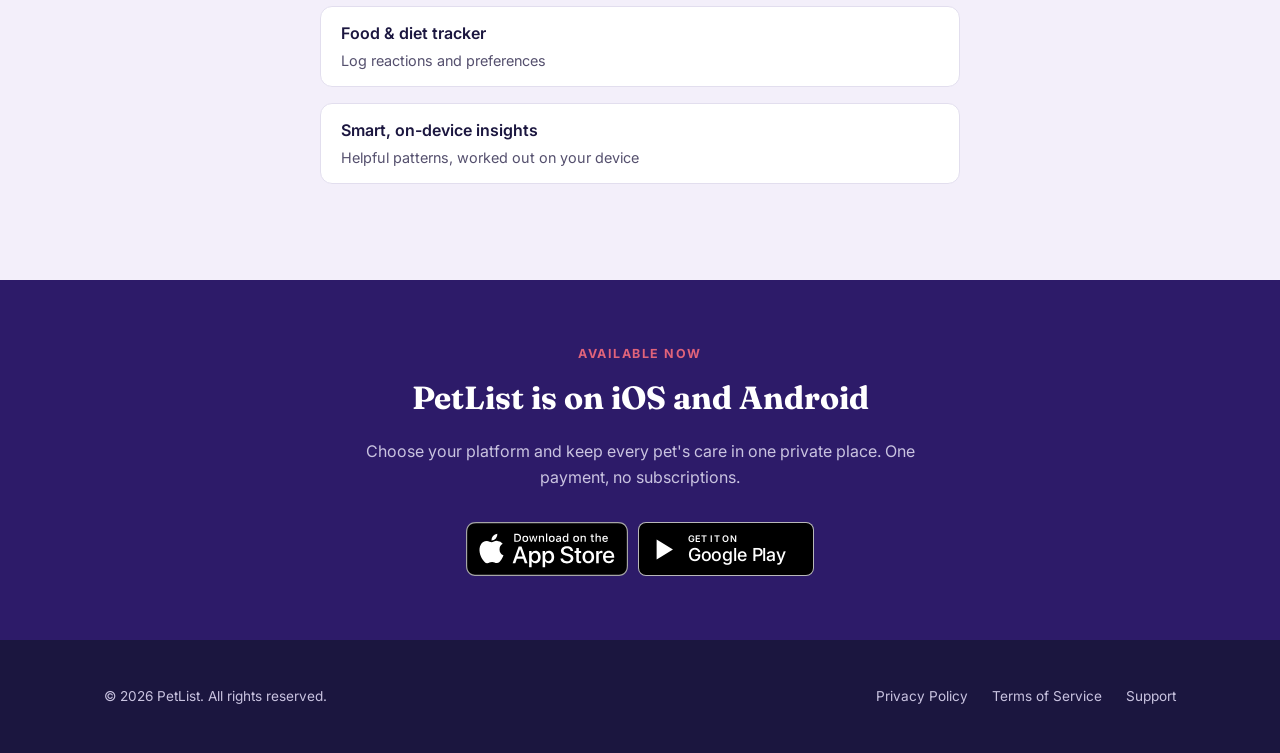
==== commit bca04978: "docs(legal): PET-496 disclose hosted Pet ID and reconcile policy, terms, site Add the Pet ID: Hosted" ====
--- a/index.html
+++ b/index.html
@@ -4,12 +4,12 @@
 <meta charset="utf-8">
 <meta name="viewport" content="width=device-width, initial-scale=1">
 <title>PetList — Multi-Pet Household Organizer</title>
-<meta name="description" content="Pay once, own it. PetList keeps every pet's health records, reminders, and expenses organized on your own device — no subscriptions, no cloud, no ads.">
+<meta name="description" content="Pay once, own it. PetList keeps every pet's health records, reminders, and expenses organized on your own device — no subscriptions, no ads, no account to create.">
 
 <!-- Open Graph -->
 <meta property="og:type" content="website">
 <meta property="og:title" content="PetList — Multi-Pet Household Organizer">
-<meta property="og:description" content="Pay once, own it. No subscriptions, no cloud, no ads.">
+<meta property="og:description" content="Pay once, own it. No subscriptions, no ads, no account to create.">
 <meta property="og:image" content="https://mypetlist.app/assets/marketing/store/og-dashboard.jpg">
 <meta property="og:url" content="https://mypetlist.app/">
 <meta name="twitter:card" content="summary_large_image">
@@ -148,7 +148,7 @@
           <path d="M8 10.5V7.25a4 4 0 018 0v3.25"/>
         </svg>
         <span class="trust-label">Secure &amp; Private</span>
-        <span class="trust-desc">Your data stays on your device</span>
+        <span class="trust-desc">Your records are stored on your device</span>
       </li>
       <li class="trust-item">
         <svg class="trust-icon" viewBox="0 0 24 24" aria-hidden="true" focusable="false">
@@ -274,7 +274,7 @@
         </li>
         <li class="upcoming-item scroll-fade">
           <span class="upcoming-label">Smart, on-device insights</span>
-          <span class="upcoming-desc">Helpful patterns, never your data leaving your device</span>
+          <span class="upcoming-desc">Helpful patterns, worked out on your device</span>
         </li>
       </ul>
     </div>
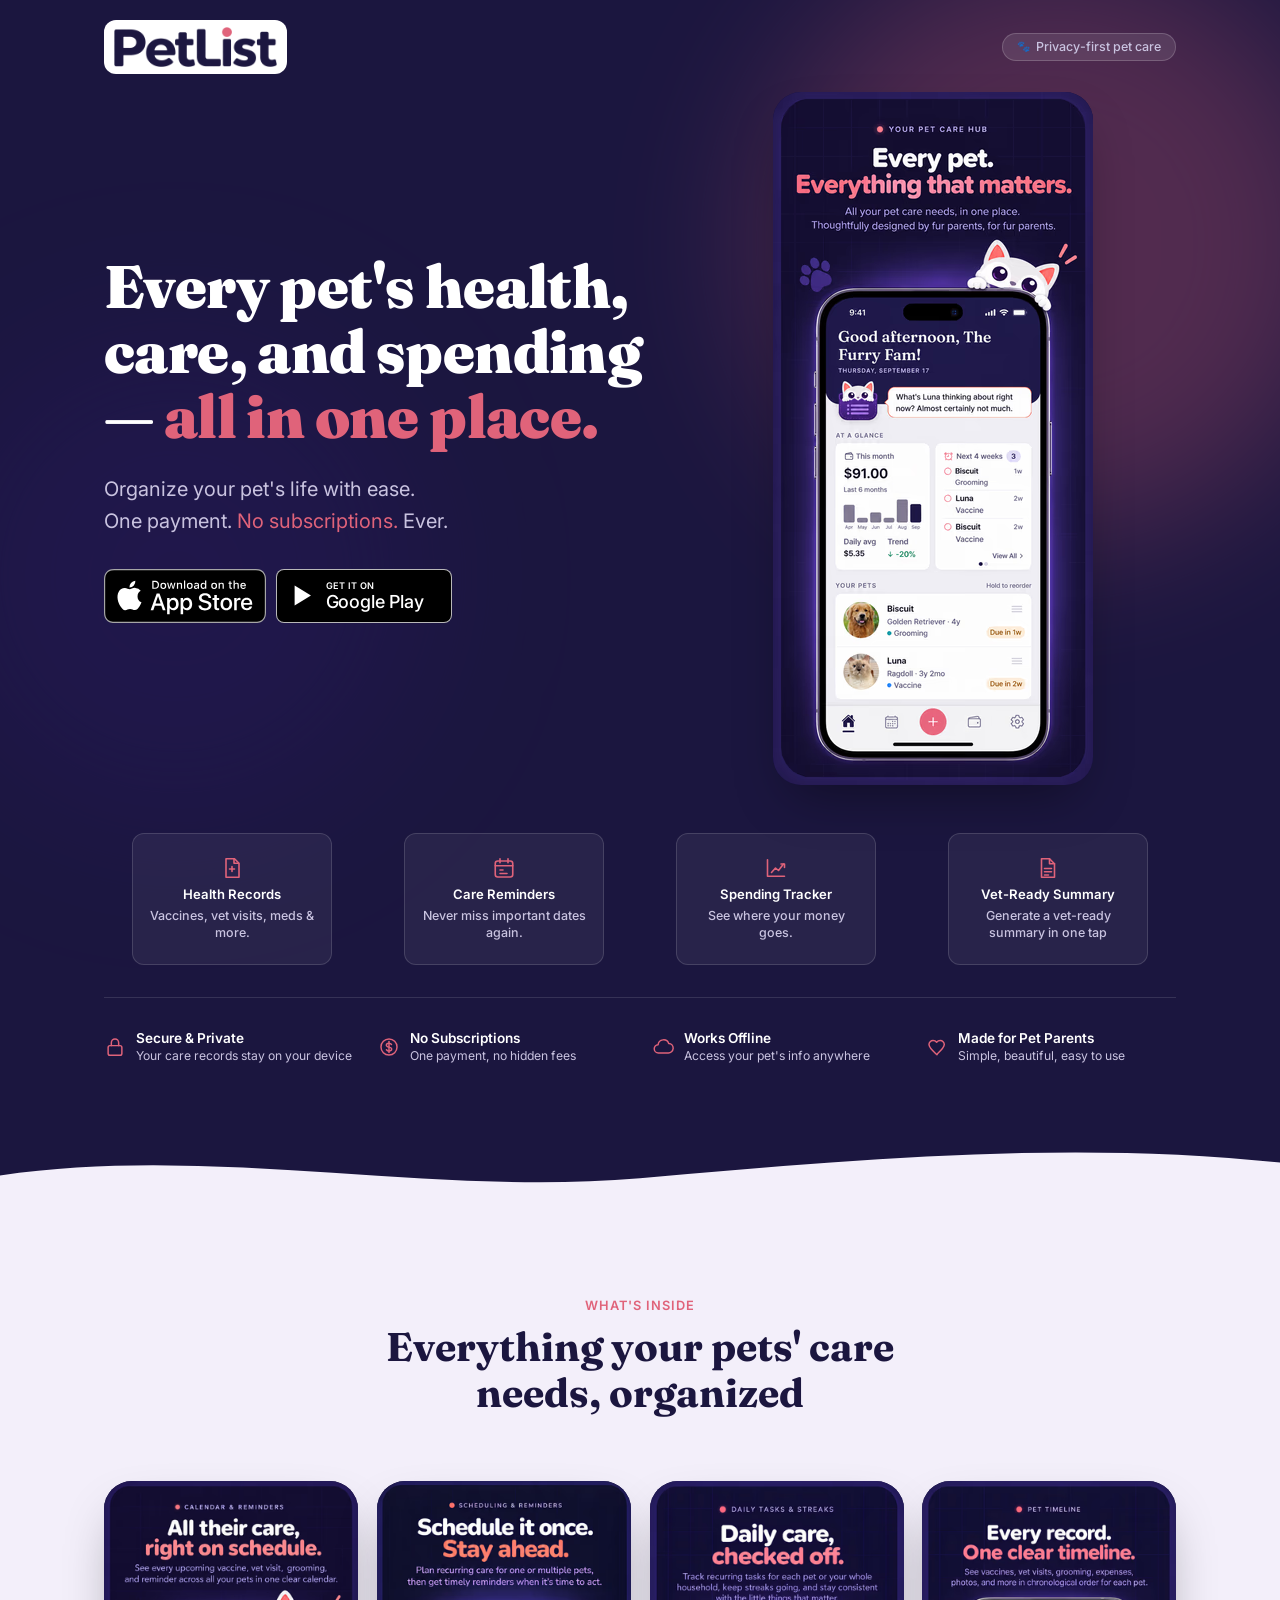
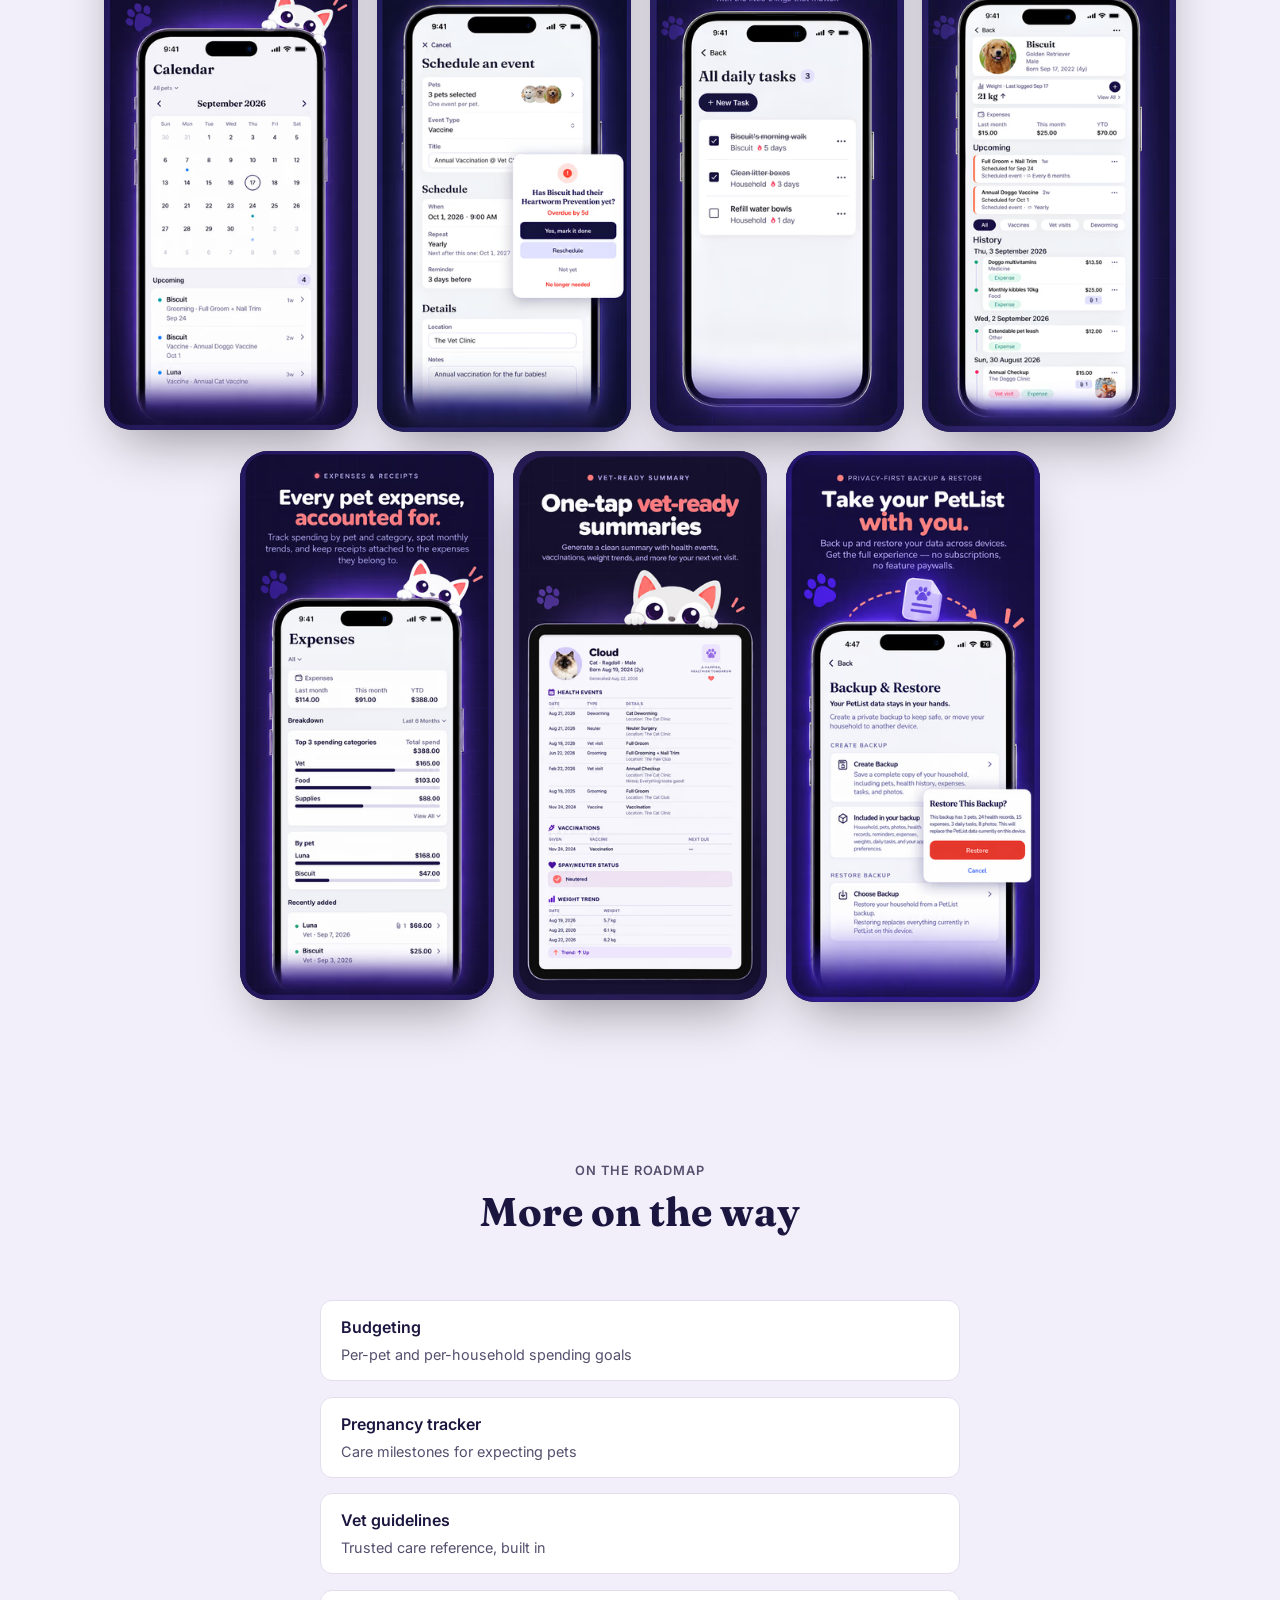
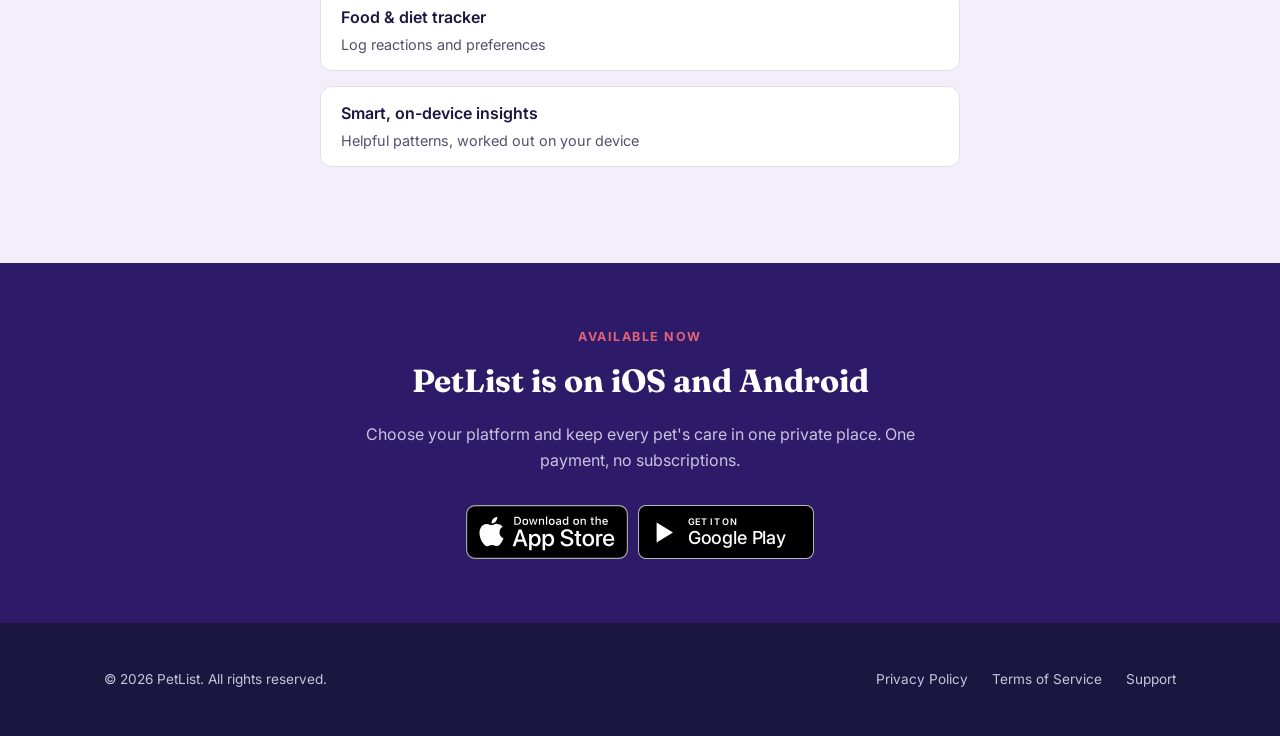
==== commit dbc45d9d: "docs(legal): PET-460/496 correct privacy and terms wording after review Scope the local-first claims" ====
--- a/index.html
+++ b/index.html
@@ -148,7 +148,7 @@
           <path d="M8 10.5V7.25a4 4 0 018 0v3.25"/>
         </svg>
         <span class="trust-label">Secure &amp; Private</span>
-        <span class="trust-desc">Your records are stored on your device</span>
+        <span class="trust-desc">Your care records stay on your device</span>
       </li>
       <li class="trust-item">
         <svg class="trust-icon" viewBox="0 0 24 24" aria-hidden="true" focusable="false">
